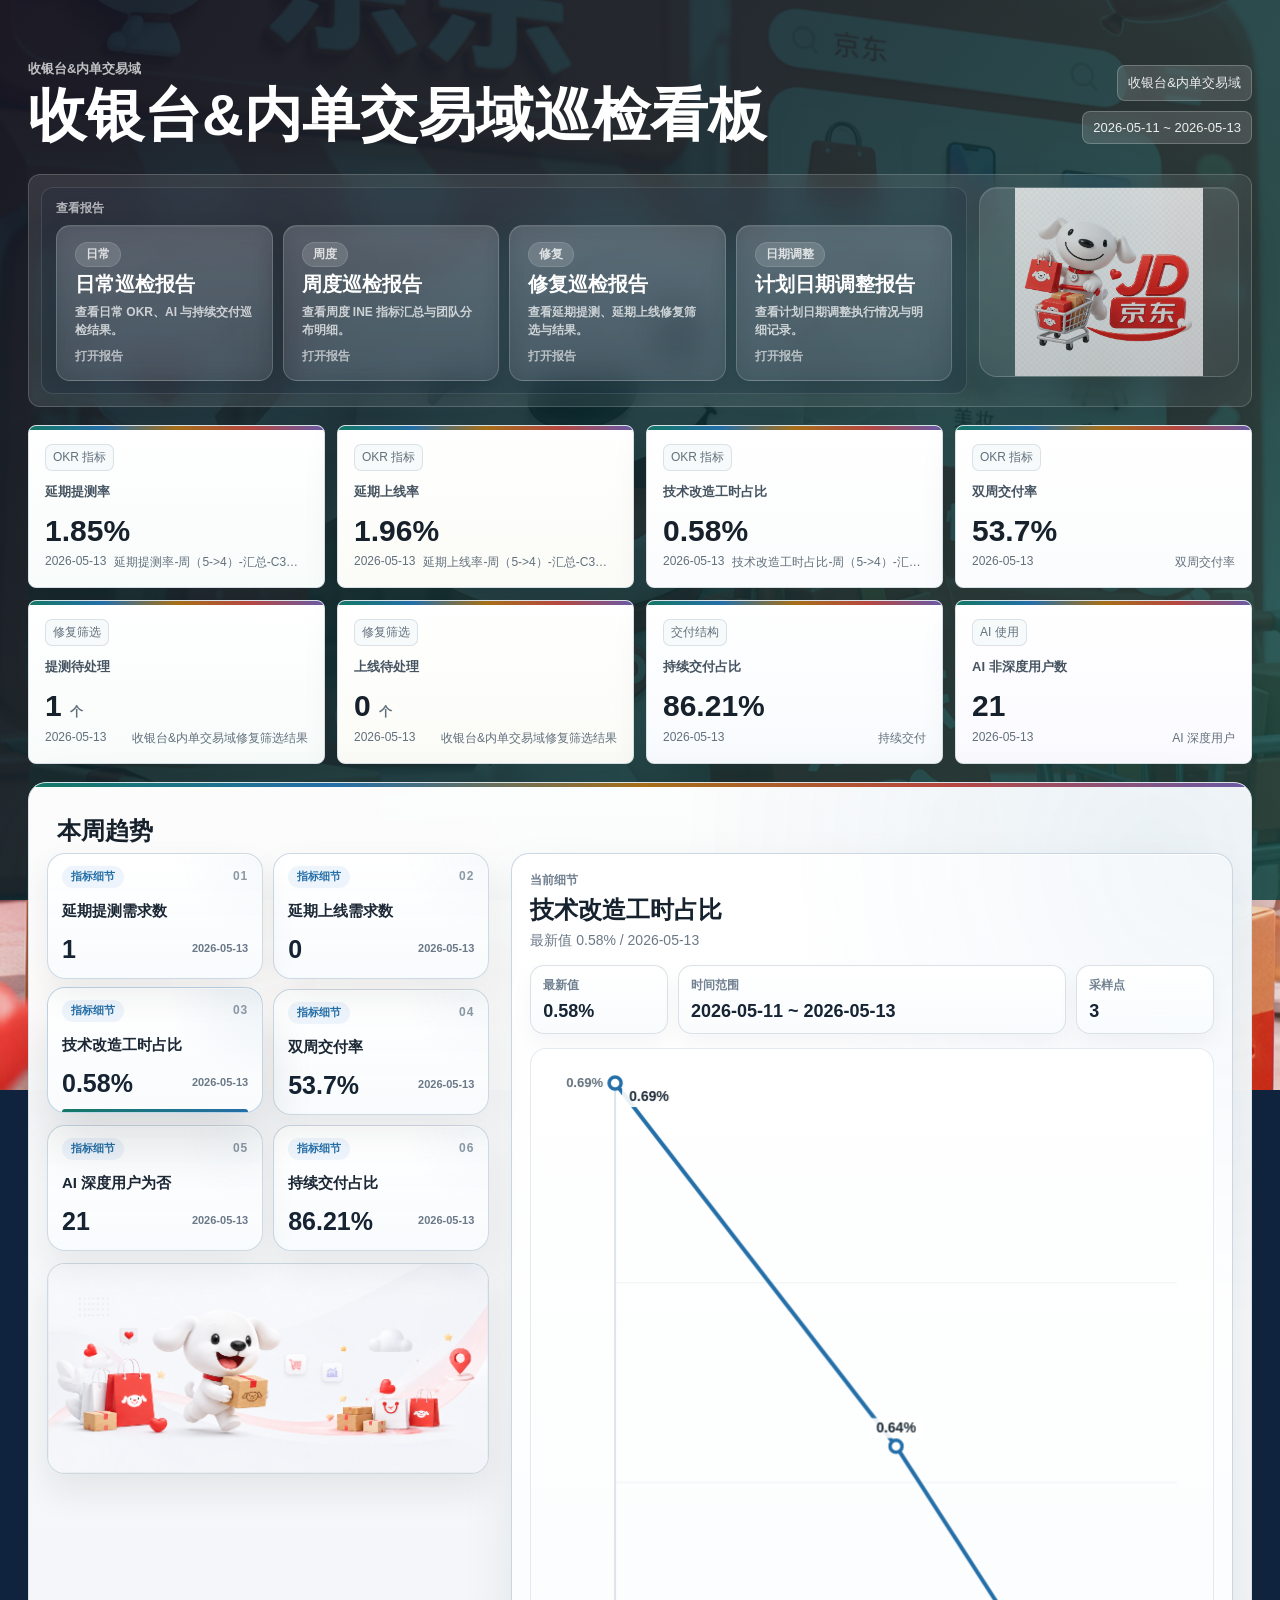
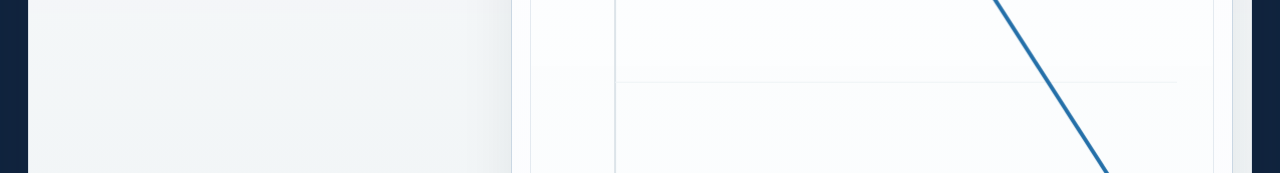
==== index.html @ 25388950 "修改格式" ====
<!doctype html>
<html lang="zh-CN">
<head>
  <meta charset="utf-8" />
  <meta name="viewport" content="width=device-width, initial-scale=1" />
  <title>收银台&内单交易域巡检看板</title>
  <link rel="stylesheet" href="./prototype/static/styles.css" />
  <style>
    body {
      background-image:
        linear-gradient(135deg, rgba(9, 21, 35, 0.92), rgba(12, 72, 67, 0.82)),
        linear-gradient(180deg, rgba(255, 255, 255, 0.08), rgba(9, 21, 35, 0.22)),
        url("./prototype/static/assets/jd-inspection-page-background.png") !important;
    }
    .public-command-bar {
      display: grid;
      grid-template-columns: minmax(0, 1fr) clamp(260px, 19vw, 410px);
      align-items: stretch;
      width: 100%;
      margin-bottom: 18px;
    }
    .public-command-bar::before,
    .public-ai-section::before {
      display: none;
    }
    .public-command-bar .report-group {
      width: auto;
      min-height: 0;
    }
    .public-command-bar .report-links {
      display: grid;
      grid-template-columns: repeat(4, minmax(0, 1fr));
      gap: 10px;
    }
    .public-command-bar .button-link {
      display: flex;
      width: 100%;
      min-height: 74px;
      justify-content: flex-start;
      align-items: flex-start;
      padding: 16px 18px;
      border-radius: 14px;
      background:
        linear-gradient(180deg, rgba(255,255,255,0.16), rgba(255,255,255,0.08));
      border-color: rgba(255,255,255,0.18);
      box-shadow:
        inset 0 1px 0 rgba(255,255,255,0.06),
        0 12px 28px rgba(9, 21, 35, 0.12);
      text-decoration: none;
    }
    .public-command-bar .button-link:hover {
      transform: translateY(-4px);
      box-shadow:
        inset 0 1px 0 rgba(255,255,255,0.08),
        0 24px 42px rgba(16, 36, 63, 0.24);
      text-decoration: none;
    }
    .public-report-link-inner {
      display: grid;
      gap: 6px;
      width: 100%;
    }
    .public-report-link-kicker {
      width: fit-content;
      border-radius: 999px;
      padding: 4px 10px;
      background: rgba(255,255,255,0.14);
      border: 1px solid rgba(255,255,255,0.12);
      color: rgba(255,255,255,0.78);
      font-size: 12px;
      font-weight: 760;
      letter-spacing: 0;
    }
    .public-report-link-title {
      color: #fff;
      font-size: 20px;
      line-height: 1.18;
      font-weight: 800;
    }
    .public-report-link-desc {
      color: rgba(255,255,255,0.72);
      font-size: 12px;
      line-height: 1.5;
    }
    .public-report-link-inner::after {
      content: "打开报告";
      color: rgba(255,255,255,0.62);
      font-size: 12px;
      font-weight: 700;
      margin-top: 4px;
    }
    .static-lower-grid {
      grid-template-columns: 1fr;
      margin-top: 18px;
    }
    .public-ai-section .panel-head {
      padding-bottom: 8px;
    }
    .public-ai-section #publicAiMeta {
      color: var(--muted);
      font-size: 13px;
      margin-top: 4px;
    }
    .public-ai-grid {
      display: flex;
      flex-wrap: wrap;
      align-items: flex-start;
      gap: 10px;
      padding: 0 16px 16px;
    }
    .public-ai-grid .ai-user-pill {
      width: auto;
      max-width: min(280px, 100%);
      justify-content: flex-start;
      flex: 0 0 auto;
    }
    .public-ai-grid .ai-user-name {
      min-width: 0;
      overflow: hidden;
      text-overflow: ellipsis;
      white-space: nowrap;
    }
    .public-chart-note {
      color: #6a7783;
      font-size: 15px;
      line-height: 1.7;
      margin-top: 6px;
    }
    .public-static-hero-art {
      position: relative;
      right: auto;
      top: auto;
      z-index: 1;
      width: 100%;
      height: clamp(190px, 14vw, 276px);
      min-height: 0;
      align-self: stretch;
      aspect-ratio: auto;
      margin: 0;
      border: 1px solid rgba(255,255,255,0.16);
      border-radius: 18px;
      overflow: hidden;
      background:
        linear-gradient(135deg, rgba(255,255,255,0.16), rgba(255,255,255,0.06));
      box-shadow:
        0 24px 56px rgba(9, 21, 35, 0.24),
        inset 0 1px 0 rgba(255,255,255,0.12);
      opacity: 0.82;
      pointer-events: none;
    }
    .public-static-hero-art::after {
      content: "";
      position: absolute;
      inset: 0;
      background: linear-gradient(180deg, rgba(9, 21, 35, 0.02), rgba(9, 21, 35, 0.12));
    }
    .public-static-hero-art img {
      display: block;
      width: 100%;
      height: 100%;
      object-fit: contain;
      object-position: center;
      filter: saturate(1.04) contrast(0.98);
    }
    .public-command-bar,
    .metric-grid,
    .workspace,
    .static-lower-grid {
      position: relative;
      z-index: 1;
    }
    .chart-panel .panel-head {
      padding-bottom: 6px;
    }
    .public-trend-layout {
      display: grid;
      grid-template-columns: minmax(300px, 0.76fr) minmax(0, 1.24fr);
      gap: 22px;
      padding: 0 18px 20px;
      align-items: stretch;
    }
    .public-trend-deck {
      min-width: 0;
      display: grid;
      grid-template-columns: repeat(2, minmax(0, 1fr));
      grid-template-rows: repeat(3, minmax(126px, auto));
      gap: 10px;
      align-content: start;
      height: auto;
    }
    .public-trend-visual {
      grid-column: 1 / -1;
      margin: 2px 0 0;
      aspect-ratio: 1817 / 866;
      border: 1px solid rgba(201, 214, 225, 0.92);
      border-radius: 18px;
      overflow: hidden;
      background:
        radial-gradient(circle at 50% 12%, rgba(36, 111, 168, 0.04), transparent 46%),
        linear-gradient(180deg, #ffffff, #f8fbfd);
      box-shadow:
        0 18px 34px rgba(23, 33, 43, 0.08),
        inset 0 1px 0 rgba(255,255,255,0.9);
    }
    .public-trend-visual img {
      display: block;
      width: 100%;
      height: 100%;
      object-fit: cover;
      object-position: center;
      opacity: 0.96;
    }
    .public-trend-stack-card {
      position: relative;
      display: grid;
      grid-template-rows: auto auto auto;
      gap: 9px;
      width: 100%;
      min-height: 126px;
      height: auto;
      padding: 12px 14px 12px;
      border: 1px solid rgba(201, 214, 225, 0.92);
      border-radius: 18px;
      background:
        radial-gradient(circle at 100% 0%, rgba(36, 111, 168, 0.04), transparent 34%),
        linear-gradient(180deg, rgba(255,255,255,0.98), rgba(248,251,253,0.96));
      color: var(--ink);
      text-align: left;
      box-shadow:
        0 16px 34px rgba(23, 33, 43, 0.08),
        inset 0 1px 0 rgba(255,255,255,0.88);
      transition:
        transform 220ms cubic-bezier(0.2, 0.85, 0.28, 1.12),
        box-shadow 220ms ease,
        border-color 220ms ease,
        background 220ms ease;
    }
    .public-trend-stack-card:hover {
      transform: translateY(-3px);
      border-color: rgba(36, 111, 168, 0.22);
      box-shadow: 0 26px 44px rgba(23, 33, 43, 0.12);
    }
    .public-trend-stack-card.active {
      border-color: rgba(36, 111, 168, 0.28);
      background:
        radial-gradient(circle at 100% 0%, rgba(36, 111, 168, 0.08), transparent 38%),
        linear-gradient(180deg, #ffffff, #f9fbfd);
      box-shadow:
        0 30px 52px rgba(23, 33, 43, 0.14),
        inset 0 1px 0 rgba(255,255,255,0.92);
      transform: translateY(-2px);
    }
    .public-trend-stack-card.active::after {
      content: "";
      position: absolute;
      left: 14px;
      right: 14px;
      bottom: 0;
      height: 3px;
      border-radius: 999px 999px 0 0;
      background: linear-gradient(90deg, var(--green), var(--blue));
    }
    .public-trend-stack-head {
      display: flex;
      align-items: center;
      justify-content: space-between;
      gap: 10px;
    }
    .public-trend-stack-kicker {
      width: fit-content;
      border-radius: 999px;
      padding: 4px 9px;
      background: rgba(237, 244, 251, 0.92);
      color: var(--blue);
      font-size: 11px;
      font-weight: 760;
    }
    .public-trend-stack-index {
      color: #8b98a5;
      font-size: 12px;
      font-weight: 760;
      letter-spacing: 0.08em;
    }
    .public-trend-stack-title {
      font-size: 15px;
      line-height: 1.32;
      font-weight: 800;
      color: #1c2835;
    }
    .public-trend-stack-foot {
      display: flex;
      align-items: center;
      justify-content: space-between;
      gap: 12px;
      min-width: 0;
      padding-top: 2px;
    }
    .public-trend-stack-value {
      font-size: 25px;
      line-height: 1;
      font-weight: 800;
      color: #152332;
    }
    .public-trend-stack-meta {
      color: #6b7987;
      font-size: 11px;
      line-height: 1.4;
      font-weight: 650;
      white-space: nowrap;
    }
    .public-trend-stage {
      min-width: 0;
      display: grid;
      grid-template-rows: auto auto minmax(0, 1fr);
      gap: 14px;
      padding: 18px 18px 16px;
      border: 1px solid rgba(198, 212, 225, 0.92);
      border-radius: 18px;
      background:
        radial-gradient(circle at 100% 0%, rgba(36, 111, 168, 0.06), transparent 34%),
        linear-gradient(180deg, #ffffff, #fbfcfe);
      box-shadow:
        0 24px 54px rgba(23, 33, 43, 0.08),
        inset 0 1px 0 rgba(255,255,255,0.94);
    }
    .public-trend-stage-kicker {
      color: #728090;
      font-size: 12px;
      font-weight: 760;
      margin-bottom: 8px;
    }
    .public-trend-stage-title {
      color: #17222f;
      font-size: 24px;
      line-height: 1.08;
      font-weight: 820;
    }
    .public-trend-stage-meta {
      color: #6b7987;
      font-size: 14px;
      line-height: 1.6;
      margin-top: 6px;
    }
    .public-trend-stage-stats {
      display: grid;
      grid-template-columns: minmax(120px, 0.56fr) minmax(280px, 1.58fr) minmax(120px, 0.56fr);
      gap: 10px;
    }
    .public-trend-stage-stat {
      min-width: 0;
      padding: 11px 12px;
      border: 1px solid rgba(217, 225, 231, 0.95);
      border-radius: 14px;
      background: linear-gradient(180deg, rgba(255,255,255,0.92), rgba(248,251,253,0.86));
      box-shadow:
        inset 0 1px 0 rgba(255,255,255,0.9),
        0 10px 22px rgba(23, 33, 43, 0.04);
    }
    .public-trend-stage-stat span {
      display: block;
      color: #708090;
      font-size: 12px;
      font-weight: 700;
      margin-bottom: 8px;
    }
    .public-trend-stage-stat strong {
      display: block;
      color: #162433;
      font-size: 18px;
      line-height: 1.1;
      font-weight: 800;
      white-space: nowrap;
      overflow: hidden;
      text-overflow: ellipsis;
    }
    .public-trend-stage-canvas {
      min-width: 0;
      min-height: 0;
      height: 100%;
      border: 1px solid rgba(227, 234, 240, 0.96);
      border-radius: 16px;
      background: linear-gradient(180deg, rgba(255,255,255,0.92), rgba(250,252,253,0.94));
      box-shadow: inset 0 1px 0 rgba(255,255,255,0.92);
      padding: 10px 10px 2px;
    }
    .public-trend-stage-canvas canvas {
      height: 100%;
      min-height: 420px;
    }
    @media (max-width: 900px) {
      .public-static-hero-art {
        display: none;
      }
      .public-command-bar .report-links {
        grid-template-columns: repeat(2, minmax(0, 1fr));
      }
      .public-command-bar {
        grid-template-columns: minmax(0, 1fr);
      }
      .public-trend-layout {
        grid-template-columns: 1fr;
      }
    }
    @media (max-width: 760px) {
      .public-command-bar .report-links {
        grid-template-columns: 1fr;
      }
      .public-trend-layout {
        grid-template-columns: 1fr;
        gap: 14px;
      }
      .public-trend-deck {
        grid-template-columns: 1fr;
        grid-template-rows: none;
        height: auto;
      }
      .public-trend-visual {
        grid-column: auto;
      }
      .public-trend-visual img {
        height: 100%;
      }
      .public-trend-stack-card,
      .public-trend-stack-card.active {
        width: 100%;
        transform: none;
      }
      .public-trend-stack-title {
        font-size: 16px;
      }
      .public-trend-stack-value {
        font-size: 24px;
      }
      .public-trend-stage {
        padding: 18px 16px 14px;
      }
      .public-trend-stage-title {
        font-size: 23px;
      }
      .public-trend-stage-stats {
        grid-template-columns: 1fr;
      }
      .public-trend-stage-canvas canvas {
        min-height: 360px;
      }
      .public-ai-grid .ai-user-pill {
        max-width: 100%;
      }
    }
</style>
</head>
<body>
  <main class="app-shell">
    <header class="topbar hero-panel">
      <div>
        <div class="eyebrow">收银台&内单交易域</div>
        <h1>收银台&内单交易域巡检看板</h1>
      </div>
      <div class="header-meta">
        <span>收银台&amp;内单交易域</span>
        <span>2026-05-11 ~ 2026-05-13</span>
      </div>
    </header>

    <section class="command-bar public-command-bar">
      <div class="command-group report-group">
        <div class="command-label">查看报告</div>
        <div class="report-links">
            <a class="button-link" href="./daily-report.html">
              <span class="public-report-link-inner">
                <span class="public-report-link-kicker">日常</span>
                <span class="public-report-link-title">日常巡检报告</span>
                <span class="public-report-link-desc">查看日常 OKR、AI 与持续交付巡检结果。</span>
              </span>
            </a>
            
            <a class="button-link" href="./weekly-report.html">
              <span class="public-report-link-inner">
                <span class="public-report-link-kicker">周度</span>
                <span class="public-report-link-title">周度巡检报告</span>
                <span class="public-report-link-desc">查看周度 INE 指标汇总与团队分布明细。</span>
              </span>
            </a>
            
            <a class="button-link" href="./repair-report.html">
              <span class="public-report-link-inner">
                <span class="public-report-link-kicker">修复</span>
                <span class="public-report-link-title">修复巡检报告</span>
                <span class="public-report-link-desc">查看延期提测、延期上线修复筛选与结果。</span>
              </span>
            </a>
            
            <a class="button-link" href="./thursday-report.html">
              <span class="public-report-link-inner">
                <span class="public-report-link-kicker">日期调整</span>
                <span class="public-report-link-title">计划日期调整报告</span>
                <span class="public-report-link-desc">查看计划日期调整执行情况与明细记录。</span>
              </span>
            </a>
            </div>
      </div>
      <figure class="public-static-hero-art" aria-hidden="true">
        <img src="./prototype/static/assets/jd-static-showcase-hero-brand.png" alt="" loading="lazy" />
      </figure>
    </section>

    <section id="dashboard" class="metric-grid">
            <article class="metric-card metric-delay_test_rate has-preview">
              <div class="metric-topline">
                <span class="metric-caption">OKR 指标</span>
              </div>
              <div class="metric-label">延期提测率</div>
              <div class="metric-value">1.85%</div>
              <div class="metric-foot">
                <span>2026-05-13</span>
                <span>延期提测率-周（5-&gt;4）-汇总-C3维度</span>
              </div>
              
              <div class="metric-preview">
                <div class="metric-preview-label">巡检截图</div>
                <img
                  src="./prototype/static/assets/delay_test_rate.png?v=1778642552"
                  alt="延期提测率巡检截图"
                  loading="lazy"
                  data-preview-full="./prototype/static/assets/delay_test_rate.png?v=1778642552"
                  data-preview-title="延期提测率"
                />
              </div>
              
            </article>
            
            <article class="metric-card metric-delay_online_rate has-preview">
              <div class="metric-topline">
                <span class="metric-caption">OKR 指标</span>
              </div>
              <div class="metric-label">延期上线率</div>
              <div class="metric-value">1.96%</div>
              <div class="metric-foot">
                <span>2026-05-13</span>
                <span>延期上线率-周（5-&gt;4）-汇总-C3维度</span>
              </div>
              
              <div class="metric-preview">
                <div class="metric-preview-label">巡检截图</div>
                <img
                  src="./prototype/static/assets/delay_online_rate.png?v=1778641599"
                  alt="延期上线率巡检截图"
                  loading="lazy"
                  data-preview-full="./prototype/static/assets/delay_online_rate.png?v=1778641599"
                  data-preview-title="延期上线率"
                />
              </div>
              
            </article>
            
            <article class="metric-card metric-technical_refactor_working_hours has-preview">
              <div class="metric-topline">
                <span class="metric-caption">OKR 指标</span>
              </div>
              <div class="metric-label">技术改造工时占比</div>
              <div class="metric-value">0.58%</div>
              <div class="metric-foot">
                <span>2026-05-13</span>
                <span>技术改造工时占比-周（5-&gt;4）-汇总-C3维度</span>
              </div>
              
              <div class="metric-preview">
                <div class="metric-preview-label">巡检截图</div>
                <img
                  src="./prototype/static/assets/technical_refactor_working_hours.png?v=1778641647"
                  alt="技术改造工时占比巡检截图"
                  loading="lazy"
                  data-preview-full="./prototype/static/assets/technical_refactor_working_hours.png?v=1778641647"
                  data-preview-title="技术改造工时占比"
                />
              </div>
              
            </article>
            
            <article class="metric-card metric-bi_weekly_delivery_rate has-preview">
              <div class="metric-topline">
                <span class="metric-caption">OKR 指标</span>
              </div>
              <div class="metric-label">双周交付率</div>
              <div class="metric-value">53.7%</div>
              <div class="metric-foot">
                <span>2026-05-13</span>
                <span>双周交付率</span>
              </div>
              
              <div class="metric-preview">
                <div class="metric-preview-label">巡检截图</div>
                <img
                  src="./prototype/static/assets/bi_weekly_delivery_rate.png?v=1778641833"
                  alt="双周交付率巡检截图"
                  loading="lazy"
                  data-preview-full="./prototype/static/assets/bi_weekly_delivery_rate.png?v=1778641833"
                  data-preview-title="双周交付率"
                />
              </div>
              
            </article>
            
            <article class="metric-card metric-delay_test_rate">
              <div class="metric-topline">
                <span class="metric-caption">修复筛选</span>
              </div>
              <div class="metric-label">提测待处理</div>
              <div class="metric-value">1 <span class="muted">个</span></div>
              <div class="metric-foot">
                <span>2026-05-13</span>
                <span>收银台&amp;内单交易域修复筛选结果</span>
              </div>
              
            </article>
            
            <article class="metric-card metric-delay_online_rate">
              <div class="metric-topline">
                <span class="metric-caption">修复筛选</span>
              </div>
              <div class="metric-label">上线待处理</div>
              <div class="metric-value">0 <span class="muted">个</span></div>
              <div class="metric-foot">
                <span>2026-05-13</span>
                <span>收银台&amp;内单交易域修复筛选结果</span>
              </div>
              
            </article>
            
            <article class="metric-card metric-continuous_delivery">
              <div class="metric-topline">
                <span class="metric-caption">交付结构</span>
              </div>
              <div class="metric-label">持续交付占比</div>
              <div class="metric-value">86.21%</div>
              <div class="metric-foot">
                <span>2026-05-13</span>
                <span>持续交付</span>
              </div>
              
            </article>
            
            <article class="metric-card metric-ai">
              <div class="metric-topline">
                <span class="metric-caption">AI 使用</span>
              </div>
              <div class="metric-label">AI 非深度用户数</div>
              <div class="metric-value">21</div>
              <div class="metric-foot">
                <span>2026-05-13</span>
                <span>AI 深度用户</span>
              </div>
              
            </article>
            </section>

    <section class="workspace">
      <div class="panel chart-panel">
        <div class="panel-head">
          <div>
            <h2>本周趋势</h2>
          </div>
        </div>
        <div class="public-trend-layout">
          <div class="public-trend-deck">
            
            <button
              class="public-trend-stack-card"
              type="button"
              data-chart-option="delay_test_rate:delayed_test_requirements"
              style="--stack-shift: 0px; z-index: 100;"
            >
              <span class="public-trend-stack-head">
                <span class="public-trend-stack-kicker">指标细节</span>
                <span class="public-trend-stack-index">01</span>
              </span>
              <strong class="public-trend-stack-title">延期提测需求数</strong>
              <span class="public-trend-stack-foot">
                <span class="public-trend-stack-value">1</span>
                <span class="public-trend-stack-meta">2026-05-13</span>
              </span>
            </button>
            
            <button
              class="public-trend-stack-card"
              type="button"
              data-chart-option="delay_online_rate:delayed_online_requirements"
              style="--stack-shift: 14px; z-index: 99;"
            >
              <span class="public-trend-stack-head">
                <span class="public-trend-stack-kicker">指标细节</span>
                <span class="public-trend-stack-index">02</span>
              </span>
              <strong class="public-trend-stack-title">延期上线需求数</strong>
              <span class="public-trend-stack-foot">
                <span class="public-trend-stack-value">0</span>
                <span class="public-trend-stack-meta">2026-05-13</span>
              </span>
            </button>
            
            <button
              class="public-trend-stack-card active"
              type="button"
              data-chart-option="technical_refactor_working_hours:technical_refactor_working_hours_rate"
              style="--stack-shift: 28px; z-index: 98;"
            >
              <span class="public-trend-stack-head">
                <span class="public-trend-stack-kicker">指标细节</span>
                <span class="public-trend-stack-index">03</span>
              </span>
              <strong class="public-trend-stack-title">技术改造工时占比</strong>
              <span class="public-trend-stack-foot">
                <span class="public-trend-stack-value">0.58%</span>
                <span class="public-trend-stack-meta">2026-05-13</span>
              </span>
            </button>
            
            <button
              class="public-trend-stack-card"
              type="button"
              data-chart-option="bi_weekly_delivery_rate:biweekly_delivery_rate"
              style="--stack-shift: 42px; z-index: 97;"
            >
              <span class="public-trend-stack-head">
                <span class="public-trend-stack-kicker">指标细节</span>
                <span class="public-trend-stack-index">04</span>
              </span>
              <strong class="public-trend-stack-title">双周交付率</strong>
              <span class="public-trend-stack-foot">
                <span class="public-trend-stack-value">53.7%</span>
                <span class="public-trend-stack-meta">2026-05-13</span>
              </span>
            </button>
            
            <button
              class="public-trend-stack-card"
              type="button"
              data-chart-option="ai_inspection:ai_non_deep_users"
              style="--stack-shift: 56px; z-index: 96;"
            >
              <span class="public-trend-stack-head">
                <span class="public-trend-stack-kicker">指标细节</span>
                <span class="public-trend-stack-index">05</span>
              </span>
              <strong class="public-trend-stack-title">AI 深度用户为否</strong>
              <span class="public-trend-stack-foot">
                <span class="public-trend-stack-value">21</span>
                <span class="public-trend-stack-meta">2026-05-13</span>
              </span>
            </button>
            
            <button
              class="public-trend-stack-card"
              type="button"
              data-chart-option="continuous_delivery:continuous_delivery_team_space_online_requirement_rate"
              style="--stack-shift: 70px; z-index: 95;"
            >
              <span class="public-trend-stack-head">
                <span class="public-trend-stack-kicker">指标细节</span>
                <span class="public-trend-stack-index">06</span>
              </span>
              <strong class="public-trend-stack-title">持续交付占比</strong>
              <span class="public-trend-stack-foot">
                <span class="public-trend-stack-value">86.21%</span>
                <span class="public-trend-stack-meta">2026-05-13</span>
              </span>
            </button>
            
            <figure class="public-trend-visual" aria-hidden="true">
              <img src="./prototype/static/assets/jd-static-trend-banner.png" alt="" loading="lazy" />
            </figure>
          </div>
          <div class="public-trend-stage" data-active-chart="technical_refactor_working_hours:technical_refactor_working_hours_rate">
            <div class="public-trend-stage-copy">
              <div class="public-trend-stage-kicker">当前细节</div>
              <div class="public-trend-stage-title" id="publicTrendTitle">技术改造工时占比</div>
              <div class="public-trend-stage-meta" id="publicTrendMeta">最新值 0.58% / 2026-05-13</div>
            </div>
            <div class="public-trend-stage-stats">
              <div class="public-trend-stage-stat">
                <span>最新值</span>
                <strong id="publicTrendLatest">0.58%</strong>
              </div>
              <div class="public-trend-stage-stat">
                <span>时间范围</span>
                <strong id="publicTrendRange">2026-05-11 ~ 2026-05-13</strong>
              </div>
              <div class="public-trend-stage-stat">
                <span>采样点</span>
                <strong id="publicTrendCount">3</strong>
              </div>
            </div>
            <div class="public-trend-stage-canvas">
              <canvas id="publicTrendCanvas"></canvas>
            </div>
          </div>
        </div>
      </div>
    </section>

    <section class="lower-grid static-lower-grid">
      <div class="panel ai-users-panel public-ai-section">
        <div class="panel-head compact">
          <div>
            <h2>AI 非深度用户</h2>
            <p id="publicAiMeta">2026-05-13 · 共 21 人</p>
          </div>
        </div>
        <div class="public-ai-grid">
            <span class="ai-user-pill" title="蔡永乐">
              <span class="ai-user-avatar">蔡</span>
              <span class="ai-user-name">蔡永乐</span>
            </span>
            
            <span class="ai-user-pill" title="常姜洲">
              <span class="ai-user-avatar">常</span>
              <span class="ai-user-name">常姜洲</span>
            </span>
            
            <span class="ai-user-pill" title="常彦升">
              <span class="ai-user-avatar">常</span>
              <span class="ai-user-name">常彦升</span>
            </span>
            
            <span class="ai-user-pill" title="桂斌">
              <span class="ai-user-avatar">桂</span>
              <span class="ai-user-name">桂斌</span>
            </span>
            
            <span class="ai-user-pill" title="兰春秋">
              <span class="ai-user-avatar">兰</span>
              <span class="ai-user-name">兰春秋</span>
            </span>
            
            <span class="ai-user-pill" title="李进锋">
              <span class="ai-user-avatar">李</span>
              <span class="ai-user-name">李进锋</span>
            </span>
            
            <span class="ai-user-pill" title="刘竟博(Seven)">
              <span class="ai-user-avatar">刘</span>
              <span class="ai-user-name">刘竟博(Seven)</span>
            </span>
            
            <span class="ai-user-pill" title="刘卫强">
              <span class="ai-user-avatar">刘</span>
              <span class="ai-user-name">刘卫强</span>
            </span>
            
            <span class="ai-user-pill" title="刘学">
              <span class="ai-user-avatar">刘</span>
              <span class="ai-user-name">刘学</span>
            </span>
            
            <span class="ai-user-pill" title="陆鑫(Max)">
              <span class="ai-user-avatar">陆</span>
              <span class="ai-user-name">陆鑫(Max)</span>
            </span>
            
            <span class="ai-user-pill" title="秦赞">
              <span class="ai-user-avatar">秦</span>
              <span class="ai-user-name">秦赞</span>
            </span>
            
            <span class="ai-user-pill" title="王朝华">
              <span class="ai-user-avatar">王</span>
              <span class="ai-user-name">王朝华</span>
            </span>
            
            <span class="ai-user-pill" title="温丽星">
              <span class="ai-user-avatar">温</span>
              <span class="ai-user-name">温丽星</span>
            </span>
            
            <span class="ai-user-pill" title="谢传威">
              <span class="ai-user-avatar">谢</span>
              <span class="ai-user-name">谢传威</span>
            </span>
            
            <span class="ai-user-pill" title="徐涛">
              <span class="ai-user-avatar">徐</span>
              <span class="ai-user-name">徐涛</span>
            </span>
            
            <span class="ai-user-pill" title="杨飞宇">
              <span class="ai-user-avatar">杨</span>
              <span class="ai-user-name">杨飞宇</span>
            </span>
            
            <span class="ai-user-pill" title="张鑫">
              <span class="ai-user-avatar">张</span>
              <span class="ai-user-name">张鑫</span>
            </span>
            
            <span class="ai-user-pill" title="张欣强">
              <span class="ai-user-avatar">张</span>
              <span class="ai-user-name">张欣强</span>
            </span>
            
            <span class="ai-user-pill" title="赵梓博">
              <span class="ai-user-avatar">赵</span>
              <span class="ai-user-name">赵梓博</span>
            </span>
            
            <span class="ai-user-pill" title="郑双龙">
              <span class="ai-user-avatar">郑</span>
              <span class="ai-user-name">郑双龙</span>
            </span>
            
            <span class="ai-user-pill" title="朱涛">
              <span class="ai-user-avatar">朱</span>
              <span class="ai-user-name">朱涛</span>
            </span>
            </div>
      </div>
    </section>

    <div id="imagePreviewModal" class="image-preview-modal" hidden>
      <div id="imagePreviewBackdrop" class="image-preview-backdrop"></div>
      <div class="image-preview-dialog" role="dialog" aria-modal="true" aria-labelledby="imagePreviewTitle">
        <div class="image-preview-head">
          <div>
            <div class="image-preview-kicker">巡检截图</div>
            <h3 id="imagePreviewTitle">截图预览</h3>
          </div>
          <button id="imagePreviewCloseBtn" class="image-preview-close" type="button" aria-label="关闭预览">关闭</button>
        </div>
        <div class="image-preview-frame">
          <img id="imagePreviewImage" alt="" />
        </div>
      </div>
    </div>
  </main>

  <script id="staticChartData" type="application/json">[{"id": "delay_test_rate:delayed_test_requirements", "key": "delayed_test_requirements", "title": "延期提测需求数", "unit": "count", "points": [{"date": "2026-05-11", "value": 0, "unit": "count", "source": "okr_trigger"}, {"date": "2026-05-12", "value": 0, "unit": "count", "source": "okr_trigger"}, {"date": "2026-05-13", "value": 1, "unit": "count", "source": "repair_history"}], "range": {"type": "current_week", "start": "2026-05-11", "end": "2026-05-17"}}, {"id": "delay_online_rate:delayed_online_requirements", "key": "delayed_online_requirements", "title": "延期上线需求数", "unit": "count", "points": [{"date": "2026-05-11", "value": 0, "unit": "count", "source": "okr_trigger"}, {"date": "2026-05-12", "value": 0, "unit": "count", "source": "okr_trigger"}, {"date": "2026-05-13", "value": 0, "unit": "count", "source": "repair_history"}], "range": {"type": "current_week", "start": "2026-05-11", "end": "2026-05-17"}}, {"id": "technical_refactor_working_hours:technical_refactor_working_hours_rate", "key": "technical_refactor_working_hours_rate", "title": "技术改造工时占比", "unit": "%", "points": [{"date": "2026-05-11", "value": 0.69, "unit": "%"}, {"date": "2026-05-12", "value": 0.64, "unit": "%"}, {"date": "2026-05-13", "value": 0.58, "unit": "%"}], "range": {"type": "current_week", "start": "2026-05-11", "end": "2026-05-17"}}, {"id": "bi_weekly_delivery_rate:biweekly_delivery_rate", "key": "biweekly_delivery_rate", "title": "双周交付率", "unit": "%", "points": [{"date": "2026-05-11", "value": 36.84, "unit": "%"}, {"date": "2026-05-12", "value": 46.43, "unit": "%"}, {"date": "2026-05-13", "value": 53.7, "unit": "%"}], "range": {"type": "current_week", "start": "2026-05-11", "end": "2026-05-17"}}, {"id": "ai_inspection:ai_non_deep_users", "key": "ai_non_deep_users", "title": "AI 深度用户为否", "unit": "count", "points": [{"date": "2026-05-11", "value": 27, "unit": "count"}, {"date": "2026-05-12", "value": 0, "unit": "count"}, {"date": "2026-05-13", "value": 21, "unit": "count"}], "range": {"type": "current_week", "start": "2026-05-11", "end": "2026-05-17"}}, {"id": "continuous_delivery:continuous_delivery_team_space_online_requirement_rate", "key": "continuous_delivery_team_space_online_requirement_rate", "title": "持续交付占比", "unit": "%", "points": [{"date": "2026-05-11", "value": 82.35, "unit": "%"}, {"date": "2026-05-12", "value": 85.71, "unit": "%"}, {"date": "2026-05-13", "value": 86.21, "unit": "%"}], "range": {"type": "current_week", "start": "2026-05-11", "end": "2026-05-17"}}]</script>
  <script>
    (() => {
      const fmt = (value, unit = "") => {
        if (value === null || value === undefined || value === "") return "-";
        const shown = typeof value === "number" && !Number.isInteger(value)
          ? String(Number(value.toFixed(2))).replace(/\.0$/, "")
          : String(value);
        return unit === "%" ? `${shown}%` : shown;
      };
      const payload = JSON.parse(document.getElementById("staticChartData").textContent || "[]");
      const detailCanvas = document.getElementById("publicTrendCanvas");
      const trendTitle = document.getElementById("publicTrendTitle");
      const trendMeta = document.getElementById("publicTrendMeta");
      const trendLatest = document.getElementById("publicTrendLatest");
      const trendRange = document.getElementById("publicTrendRange");
      const trendCount = document.getElementById("publicTrendCount");
      const trendStage = document.querySelector(".public-trend-stage");
      const trendCards = Array.from(document.querySelectorAll("[data-chart-option]"));
      let activeChartId = trendStage?.dataset.activeChart || (payload[0]?.id ?? "");
      const drawChart = (canvas, option) => {
        const ctx = canvas.getContext("2d");
        const points = (option.points || []).filter((point) => point.value !== null && point.value !== undefined);
        const rect = canvas.getBoundingClientRect();
        const cssWidth = Math.max(320, Math.floor(rect.width));
        const cssHeight = Math.max(420, Math.floor(rect.height));
        const dpr = Math.max(1, window.devicePixelRatio || 1);
        const bitmapWidth = Math.floor(cssWidth * dpr);
        const bitmapHeight = Math.floor(cssHeight * dpr);
        if (canvas.width !== bitmapWidth || canvas.height !== bitmapHeight) {
          canvas.width = bitmapWidth;
          canvas.height = bitmapHeight;
        }
        ctx.setTransform(dpr, 0, 0, dpr, 0, 0);
        ctx.clearRect(0, 0, cssWidth, cssHeight);
        const pad = { left: 74, right: 26, top: 24, bottom: 46 };
        const width = cssWidth - pad.left - pad.right;
        const height = cssHeight - pad.top - pad.bottom;
        ctx.strokeStyle = "#d9e1e7";
        ctx.lineWidth = 1.8;
        ctx.beginPath();
        ctx.moveTo(pad.left, pad.top);
        ctx.lineTo(pad.left, pad.top + height);
        ctx.lineTo(pad.left + width, pad.top + height);
        ctx.stroke();
        ctx.strokeStyle = "#eef3f5";
        ctx.lineWidth = 1.2;
        for (let i = 1; i < 4; i += 1) {
          const y = pad.top + (height / 4) * i;
          ctx.beginPath();
          ctx.moveTo(pad.left, y);
          ctx.lineTo(pad.left + width, y);
          ctx.stroke();
        }
        if (!points.length) {
          ctx.fillStyle = "#62707c";
          ctx.font = "600 15px -apple-system, BlinkMacSystemFont, sans-serif";
          ctx.fillText("暂无可绘制数据", pad.left + 24, pad.top + 80);
          return;
        }
        const values = points.map((point) => Number(point.value));
        let min = Math.min(...values);
        let max = Math.max(...values);
        if (min === max) {
          min = Math.max(0, min - 1);
          max = max + 1;
        }
        const yFor = (value) => pad.top + height - ((value - min) / (max - min)) * height;
        const xFor = (index) => pad.left + (points.length === 1 ? width / 2 : (index / (points.length - 1)) * width);
        ctx.strokeStyle = "#246fa8";
        ctx.lineWidth = 4;
        ctx.beginPath();
        points.forEach((point, index) => {
          const x = xFor(index);
          const y = yFor(Number(point.value));
          if (index === 0) ctx.moveTo(x, y);
          else ctx.lineTo(x, y);
        });
        ctx.stroke();
        points.forEach((point, index) => {
          const x = xFor(index);
          const y = yFor(Number(point.value));
          ctx.fillStyle = "#ffffff";
          ctx.strokeStyle = "#246fa8";
          ctx.lineWidth = 3.5;
          ctx.beginPath();
          ctx.arc(x, y, 6, 0, Math.PI * 2);
          ctx.fill();
          ctx.stroke();
          const valueText = fmt(point.value, option.unit);
          ctx.font = "800 14px -apple-system, BlinkMacSystemFont, sans-serif";
          ctx.textAlign = "center";
          ctx.textBaseline = "middle";
          const textWidth = ctx.measureText(valueText).width;
          let labelX = x;
          let labelY = Math.max(pad.top + 14, y - 18);
          if (index === 0 && points.length > 1) labelX = x + textWidth / 2 + 14;
          if (index === points.length - 1 && points.length > 1) labelX = x - textWidth / 2 - 14;
          ctx.fillStyle = "rgba(255,255,255,0.9)";
          ctx.fillRect(labelX - textWidth / 2 - 7, labelY - 10, textWidth + 14, 20);
          ctx.fillStyle = "#1d2a36";
          ctx.fillText(valueText, labelX, labelY);
          ctx.fillStyle = "#62707c";
          ctx.font = "700 13px -apple-system, BlinkMacSystemFont, sans-serif";
          ctx.textBaseline = "alphabetic";
          ctx.fillText(String(point.date || "").slice(5), x, pad.top + height + 38);
        });
        ctx.textAlign = "right";
        ctx.fillStyle = "#62707c";
        ctx.font = "700 13px -apple-system, BlinkMacSystemFont, sans-serif";
        ctx.fillText(fmt(max, option.unit), pad.left - 12, pad.top + 4);
        ctx.fillText(fmt(min, option.unit), pad.left - 12, pad.top + height + 4);
      };
      const optionById = (id) => payload.find((option) => option.id === id) || payload[0];
      const renderActiveChart = (id) => {
        const option = optionById(id);
        if (!option || !detailCanvas) return;
        activeChartId = option.id;
        const points = (option.points || []).filter((point) => point.value !== null && point.value !== undefined);
        const latest = points[points.length - 1] || {};
        const range = points.length ? `${points[0].date || "-"} ~ ${points[points.length - 1].date || "-"}` : "-";
        if (trendStage) trendStage.dataset.activeChart = activeChartId;
        if (trendTitle) trendTitle.textContent = option.title || "-";
        if (trendMeta) trendMeta.textContent = `最新值 ${fmt(latest.value, option.unit)} / ${latest.date || "-"}`;
        if (trendLatest) trendLatest.textContent = fmt(latest.value, option.unit);
        if (trendRange) trendRange.textContent = range;
        if (trendCount) trendCount.textContent = String(points.length);
        trendCards.forEach((card) => {
          card.classList.toggle("active", card.dataset.chartOption === activeChartId);
        });
        drawChart(detailCanvas, option);
      };
      trendCards.forEach((card) => {
        card.addEventListener("click", () => {
          renderActiveChart(card.dataset.chartOption || "");
        });
      });
      const rerender = () => {
        renderActiveChart(activeChartId);
      };

      const modal = document.getElementById("imagePreviewModal");
      const modalImage = document.getElementById("imagePreviewImage");
      const modalTitle = document.getElementById("imagePreviewTitle");
      const closeBtn = document.getElementById("imagePreviewCloseBtn");
      const backdrop = document.getElementById("imagePreviewBackdrop");
      const openImagePreview = (src, title) => {
        if (!modal || !modalImage || !modalTitle) return;
        modalImage.src = src;
        modalImage.alt = `${title}巡检截图`;
        modalTitle.textContent = title || "截图预览";
        modal.hidden = false;
        document.body.style.overflow = "hidden";
      };
      const closeImagePreview = () => {
        if (!modal || !modalImage) return;
        modal.hidden = true;
        modalImage.removeAttribute("src");
        document.body.style.overflow = "";
      };
      document.querySelectorAll(".metric-preview img[data-preview-full]").forEach((image) => {
        image.addEventListener("click", () => {
          openImagePreview(image.dataset.previewFull || image.src, image.dataset.previewTitle || image.alt || "截图预览");
        });
      });
      closeBtn?.addEventListener("click", closeImagePreview);
      backdrop?.addEventListener("click", closeImagePreview);
      document.addEventListener("keydown", (event) => {
        if (event.key === "Escape" && modal && !modal.hidden) closeImagePreview();
      });

      rerender();
      window.addEventListener("resize", rerender);
    })();
  </script>
</body>
</html>
---- prototype/static/styles.css ----
:root {
  color-scheme: light;
  --bg: #f5f7f8;
  --panel: #ffffff;
  --ink: #17212b;
  --muted: #62707c;
  --line: #d9e1e7;
  --soft: #eef3f5;
  --green: #147866;
  --blue: #246fa8;
  --amber: #a66f18;
  --red: #b64740;
  --violet: #695aa6;
  --shadow: 0 16px 38px rgba(23, 33, 43, 0.08);
}

* {
  box-sizing: border-box;
}

[hidden] {
  display: none !important;
}

body {
  margin: 0;
  min-height: 100vh;
  background-color: #10243f;
  background-image:
    linear-gradient(135deg, rgba(9, 21, 35, 0.92), rgba(12, 72, 67, 0.82)),
    linear-gradient(180deg, rgba(255, 255, 255, 0.08), rgba(9, 21, 35, 0.22)),
    url("/static/assets/jd-inspection-page-background.png");
  background-size: cover, cover, cover;
  background-position: center, center, center;
  background-repeat: no-repeat;
  background-attachment: fixed;
  color: var(--ink);
  font-family: "Avenir Next", -apple-system, BlinkMacSystemFont, "Segoe UI", "PingFang SC", "Microsoft YaHei", sans-serif;
  letter-spacing: 0;
}

button,
select,
textarea {
  font: inherit;
}

.app-shell {
  position: relative;
  max-width: 1440px;
  margin: 0 auto;
  padding: 32px 28px 56px;
}

.topbar {
  position: relative;
  z-index: 1;
  display: flex;
  align-items: end;
  justify-content: space-between;
  gap: 20px;
  margin-bottom: 18px;
}

.hero-panel {
  position: relative;
  overflow: hidden;
  color: #fff;
  border: 0;
  border-radius: 0;
  background: transparent;
  box-shadow: none;
  padding: 28px 0 12px;
}

.hero-panel::before {
  display: none;
}

.hero-panel::after {
  display: none;
}

.hero-panel > * {
  position: relative;
  z-index: 1;
}

.eyebrow {
  color: rgba(255, 255, 255, 0.72);
  font-size: 13px;
  font-weight: 700;
  margin-bottom: 8px;
}

h1,
h2,
p {
  margin: 0;
}

h1 {
  font-size: clamp(34px, 4.6vw, 58px);
  line-height: 1;
  font-weight: 800;
}

.hero-copy {
  margin-top: 9px;
  color: rgba(255, 255, 255, 0.82);
  font-size: 16px;
  line-height: 1.8;
}

.hero-side-art {
  position: absolute;
  right: 26px;
  top: 204px;
  z-index: 0;
  width: min(318px, 22vw);
  aspect-ratio: 1.62;
  margin: 0;
  border: 1px solid rgba(255,255,255,0.16);
  border-radius: 18px;
  overflow: hidden;
  background:
    linear-gradient(135deg, rgba(255,255,255,0.18), rgba(255,255,255,0.06));
  box-shadow:
    0 28px 58px rgba(9, 21, 35, 0.24),
    inset 0 1px 0 rgba(255,255,255,0.12);
  opacity: 0.78;
  pointer-events: none;
}

.hero-side-art::after {
  content: "";
  position: absolute;
  inset: 0;
  background: linear-gradient(180deg, rgba(9, 21, 35, 0.02), rgba(9, 21, 35, 0.10));
}

.hero-side-art img {
  display: block;
  width: 100%;
  height: 100%;
  object-fit: cover;
  object-position: center;
  filter: saturate(1.04) contrast(0.98);
}

h2 {
  font-size: 17px;
  line-height: 1.35;
  font-weight: 720;
}

.toolbar {
  display: flex;
  flex-wrap: wrap;
  gap: 10px;
  align-items: center;
}

.header-meta {
  display: grid;
  justify-items: end;
  gap: 10px;
}

.header-meta-pills {
  display: flex;
  flex-wrap: wrap;
  justify-content: flex-end;
  gap: 10px;
}

.header-meta span,
.header-loaded {
  border: 1px solid rgba(255,255,255,0.22);
  border-radius: 8px;
  background: rgba(255,255,255,0.14);
  backdrop-filter: blur(12px);
  padding: 8px 10px;
  color: rgba(255,255,255,0.9);
  font-size: 13px;
}

.header-loaded {
  color: rgba(255,255,255,0.68);
  background: rgba(255,255,255,0.10);
  border-color: rgba(255,255,255,0.14);
}

.command-bar {
  position: relative;
  z-index: 1;
  display: flex;
  flex-wrap: wrap;
  gap: 12px;
  align-items: stretch;
  width: fit-content;
  max-width: 100%;
  border: 1px solid rgba(255,255,255,0.18);
  border-radius: 12px;
  background:
    linear-gradient(135deg, rgba(255,255,255,0.11), rgba(255,255,255,0.07));
  backdrop-filter: blur(16px);
  padding: 12px;
  margin-bottom: 16px;
}

.command-group {
  width: fit-content;
  max-width: 100%;
  min-width: 0;
  border-radius: 12px;
  padding: 12px 14px;
}

.inspection-group {
  background: rgba(255,255,255,0.12);
  border: 1px solid rgba(255,255,255,0.18);
}

.report-group {
  background: rgba(16, 36, 63, 0.16);
  border: 1px solid rgba(255,255,255,0.12);
}

.report-group,
.inspection-group {
  flex: 0 1 auto;
  min-height: 100%;
}

.command-label {
  color: rgba(255,255,255,0.64);
  font-size: 12px;
  font-weight: 760;
  margin-bottom: 8px;
}

.toolbar {
  margin-bottom: 0;
}

button,
.button-link {
  border: 1px solid rgba(255,255,255,0.22);
  border-radius: 8px;
  background: rgba(255,255,255,0.14);
  color: #fff;
  cursor: pointer;
  padding: 8px 11px;
  text-decoration: none;
  line-height: 1.25;
  backdrop-filter: blur(10px);
  font-size: 14px;
  font-weight: 720;
}

button:disabled,
button.is-disabled-by-schedule {
  cursor: not-allowed;
  opacity: 0.48;
  transform: none !important;
  box-shadow: none !important;
}

.button-link {
  background: transparent;
  color: #fff;
  border-color: rgba(255,255,255,0.28);
}

.primary-command {
  background: #ffffff;
  color: var(--navy);
  border-color: #ffffff;
  box-shadow: 0 12px 26px rgba(16,36,63,0.18);
}

.command-strip,
.report-links {
  display: flex;
  flex-wrap: wrap;
  gap: 8px;
  margin-bottom: 0;
}

.report-links {
  align-items: center;
}

.inspection-group .toolbar {
  gap: 9px;
  width: fit-content;
  max-width: 100%;
}

.toolbar button:not(.primary-command) {
  background: transparent;
  color: #fff;
  border-color: rgba(255,255,255,0.18);
  box-shadow: none;
  padding: 7px 10px;
  font-size: 13px;
  color: rgba(255,255,255,0.9);
}

.toolbar button.repair-command {
  color: #fff7e8;
  background: rgba(166, 111, 24, 0.20);
  border-color: rgba(255, 213, 145, 0.34);
}

.toolbar button.adjustment-command {
  color: #eefbff;
  background: rgba(36, 111, 168, 0.22);
  border-color: rgba(157, 211, 247, 0.38);
}

.report-links a {
  color: rgba(255,255,255,0.9);
  font-size: 13px;
  padding: 7px 10px;
}

.sync-public-btn {
  background: rgba(20, 120, 102, 0.18);
  color: #ecfff8;
  border-color: rgba(137, 235, 214, 0.34);
  font-size: 13px;
  padding: 7px 10px;
  box-shadow: none;
}

.sync-public-btn:hover {
  background: rgba(20, 120, 102, 0.28);
}

.command-strip button:hover,
.button-link:hover,
#refreshBtn:hover,
#saveSettingsBtn:hover,
#refreshJobsBtn:hover {
  transform: translateY(-1px);
  box-shadow: 0 14px 30px rgba(23, 33, 43, 0.1);
}

.page-tabs {
  position: relative;
  z-index: 1;
  display: inline-flex;
  gap: 6px;
  border: 1px solid rgba(255,255,255,0.18);
  border-radius: 8px;
  background: rgba(255,255,255,0.10);
  backdrop-filter: blur(14px);
  padding: 6px;
  margin-bottom: 16px;
}

.metric-grid,
.workspace,
.lower-grid,
.action-panel,
.chat-page {
  position: relative;
  z-index: 1;
}

.page-tabs button {
  border-color: transparent;
  background: transparent;
  color: rgba(255,255,255,0.72);
  box-shadow: none;
  padding: 8px 14px;
}

.page-tabs button.active {
  background: #fff;
  color: var(--ink);
  border-color: #fff;
  box-shadow: 0 12px 24px rgba(16,36,63,0.18);
}

input {
  width: 100%;
  border: 1px solid var(--line);
  border-radius: 8px;
  background: #fff;
  color: var(--ink);
  padding: 9px 10px;
}

#apiKeyInput {
  -webkit-text-security: disc;
  text-security: disc;
  letter-spacing: 2px;
  font-family: -apple-system, BlinkMacSystemFont, "Segoe UI", sans-serif;
}

.settings-panel {
  display: grid;
  grid-template-columns: minmax(220px, 1.1fr) minmax(170px, 0.6fr) minmax(240px, 1fr) auto auto minmax(130px, auto);
  gap: 10px;
  align-items: end;
  border: 1px solid var(--line);
  border-radius: 8px;
  background: rgba(255, 255, 255, 0.94);
  padding: 12px;
  margin-bottom: 16px;
  box-shadow: 0 10px 28px rgba(23, 33, 43, 0.06);
}

.settings-panel label {
  display: grid;
  gap: 6px;
  min-width: 0;
}

.settings-panel label span {
  color: var(--muted);
  font-size: 12px;
}

#saveSettingsBtn,
#testAiBtn {
  min-width: 82px;
  height: 38px;
  border-color: #c7d6df;
  background: #ffffff;
  color: var(--ink);
  box-shadow: 0 8px 18px rgba(23, 33, 43, 0.06);
}

#saveSettingsBtn {
  background: #17212b;
  border-color: #17212b;
  color: #ffffff;
}

#testAiBtn {
  border-color: rgba(36, 111, 168, 0.28);
  background: #edf4fb;
  color: var(--blue);
}

.ai-connection-status {
  align-self: center;
  display: inline-flex;
  align-items: center;
  gap: 7px;
  min-height: 32px;
  border: 1px solid transparent;
  border-radius: 999px;
  background: transparent;
  color: var(--muted);
  padding: 5px 8px;
  font-size: 12px;
  font-weight: 720;
  white-space: nowrap;
}

.ai-connection-status::before {
  content: "";
  width: 7px;
  height: 7px;
  border-radius: 999px;
  background: currentColor;
  opacity: 0.78;
}

.ai-connection-status.connected {
  border-color: rgba(31, 143, 120, 0.16);
  background: rgba(233, 246, 242, 0.9);
  color: var(--green);
}

.ai-connection-status.failed {
  border-color: rgba(180, 35, 24, 0.14);
  background: rgba(255, 241, 240, 0.9);
  color: var(--red);
}

.muted {
  color: var(--muted);
  font-size: 13px;
}

.metric-grid {
  display: grid;
  grid-template-columns: repeat(4, minmax(0, 1fr));
  gap: 12px;
  margin-bottom: 18px;
  align-items: start;
}

.metric-card,
.panel {
  border: 1px solid var(--line);
  border-radius: 8px;
  background: var(--panel);
  box-shadow: var(--shadow);
}

.metric-card {
  min-width: 0;
  padding: 16px;
  position: relative;
  overflow: hidden;
  transition:
    transform 220ms cubic-bezier(0.2, 0.85, 0.28, 1.18),
    box-shadow 220ms ease,
    border-color 220ms ease,
    background 220ms ease;
  background:
    linear-gradient(180deg, #ffffff, #fbfcfd);
}

.metric-card::before,
.panel::before {
  content: "";
  display: block;
  height: 4px;
  background: linear-gradient(90deg, var(--green), var(--blue), var(--amber), var(--red), var(--violet));
}

.metric-card::before {
  position: absolute;
  inset: 0 0 auto;
}

.metric-card:hover,
.panel:hover {
  transform: translateY(-1px);
  border-color: #c7d6df;
  box-shadow: 0 20px 44px rgba(23, 33, 43, 0.11);
}

.metric-card.has-preview {
  transform-origin: center top;
}

.metric-preview {
  max-height: 0;
  opacity: 0;
  overflow: hidden;
  margin-top: 0;
  transform: translateY(14px) scale(0.96);
  transform-origin: top center;
  transition:
    max-height 260ms ease,
    opacity 200ms ease,
    margin-top 220ms ease,
    transform 260ms cubic-bezier(0.2, 0.85, 0.28, 1.12);
}

.metric-preview-label {
  color: #5a6976;
  font-size: 12px;
  font-weight: 760;
  margin-bottom: 8px;
}

.metric-preview img {
  display: block;
  width: 100%;
  height: 148px;
  object-fit: cover;
  object-position: top center;
  border-radius: 10px;
  border: 1px solid rgba(217, 225, 231, 0.9);
  background: #f6f8fb;
  box-shadow: 0 12px 30px rgba(23, 33, 43, 0.08);
  cursor: zoom-in;
}

@media (hover: hover) and (pointer: fine) {
  .metric-card.has-preview:hover {
    transform: translateY(-7px) scale(1.018);
    border-color: rgba(36, 111, 168, 0.24);
    box-shadow: 0 28px 54px rgba(23, 33, 43, 0.16);
    background: linear-gradient(180deg, #ffffff, #f9fbfe);
  }

  .metric-card.has-preview:hover .metric-preview {
    max-height: 220px;
    opacity: 1;
    margin-top: 14px;
    transform: translateY(0) scale(1);
  }
}

.metric-topline {
  display: flex;
  justify-content: space-between;
  align-items: center;
  gap: 8px;
  margin: 2px 0 12px;
  color: var(--muted);
  font-size: 12px;
}

.metric-caption {
  border: 1px solid rgba(217, 225, 231, 0.95);
  border-radius: 7px;
  background: #f7fafb;
  padding: 4px 7px;
  color: var(--muted);
}

.metric-label {
  color: #465461;
  font-size: 13px;
  font-weight: 720;
  line-height: 1.45;
  margin: 0 0 12px;
  min-height: 20px;
}

.metric-value {
  font-size: 30px;
  line-height: 1.05;
  font-weight: 780;
  white-space: nowrap;
}

.metric-foot {
  color: var(--muted);
  font-size: 12px;
  margin-top: 8px;
  display: grid;
  grid-template-columns: auto minmax(0, 1fr);
  gap: 8px;
  min-width: 0;
}

.metric-foot span:first-child {
  white-space: nowrap;
}

.metric-foot span:last-child {
  min-width: 0;
  overflow: hidden;
  text-overflow: ellipsis;
  white-space: nowrap;
  text-align: right;
}

.metric-delay_test_rate {
  background: linear-gradient(180deg, #ffffff, #f8fcfb);
}

.metric-delay_online_rate {
  background: linear-gradient(180deg, #ffffff, #fbfbf7);
}

.metric-continuous_delivery {
  background: linear-gradient(180deg, #ffffff, #f8fbfe);
}

.metric-ai {
  background: linear-gradient(180deg, #ffffff, #fbfaff);
}

.workspace {
  display: grid;
  grid-template-columns: minmax(0, 1fr);
  gap: 18px;
  align-items: stretch;
  margin-top: 18px;
}

.panel {
  min-width: 0;
  overflow: hidden;
}

.panel-head {
  display: flex;
  justify-content: space-between;
  align-items: start;
  gap: 16px;
  padding: 18px 18px 12px;
}

.panel-head p {
  color: var(--muted);
  font-size: 13px;
  margin-top: 4px;
}

.panel-head.compact {
  align-items: center;
}

.panel-actions {
  display: flex;
  gap: 8px;
  align-items: center;
}

#clearJobsBtn {
  background: #fff;
  color: var(--muted);
}

#refreshAgentTraceBtn {
  border-color: rgba(36, 111, 168, 0.22);
  background: #edf4fb;
  color: var(--blue);
  box-shadow: none;
}

#clearAgentTraceBtn {
  border-color: rgba(217, 225, 231, 0.95);
  background: rgba(255, 255, 255, 0.9);
  color: var(--muted);
  box-shadow: none;
}

#clearChatBtn {
  border-color: rgba(217, 225, 231, 0.95);
  background: rgba(255, 255, 255, 0.88);
  color: var(--muted);
  box-shadow: none;
  padding: 7px 10px;
  font-size: 13px;
}

.action-panel {
  margin-bottom: 0;
  background:
    linear-gradient(135deg, rgba(255,255,255,0.98), rgba(246,251,250,0.96) 42%, rgba(250,247,255,0.96));
  border-color: rgba(198, 214, 224, 0.95);
}

.more-action-control {
  display: flex;
  gap: 8px;
  align-items: center;
  padding: 6px;
  border: 1px solid rgba(217, 225, 231, 0.95);
  border-radius: 10px;
  background: linear-gradient(180deg, rgba(255,255,255,0.96), rgba(247,250,252,0.94));
  box-shadow: 0 12px 28px rgba(23, 33, 43, 0.06);
}

.more-action-control select {
  min-width: 250px;
  border-color: transparent;
  background-color: transparent;
  background-image: url("data:image/svg+xml,%3Csvg xmlns='http://www.w3.org/2000/svg' width='18' height='18' viewBox='0 0 18 18' fill='none'%3E%3Cpath d='M4.5 6.75L9 11.25L13.5 6.75' stroke='%2362707c' stroke-width='1.6' stroke-linecap='round' stroke-linejoin='round'/%3E%3C/svg%3E");
  background-repeat: no-repeat;
  background-position: right 2px center;
  background-size: 18px 18px;
  padding: 10px 30px 10px 12px;
  box-shadow: none;
  font-size: 14px;
  font-weight: 760;
  color: var(--ink);
  appearance: none;
  -webkit-appearance: none;
  outline: none;
}

.more-action-control button {
  white-space: nowrap;
  min-width: 64px;
  border-color: #17212b;
  background: #17212b;
  color: #ffffff;
  box-shadow: 0 10px 22px rgba(23, 33, 43, 0.16);
  padding: 9px 14px;
}

.more-action-control button:hover {
  transform: translateY(-1px);
  box-shadow: 0 14px 28px rgba(23, 33, 43, 0.2);
}

.featured-actions {
  padding: 0 16px 16px;
  display: grid;
  grid-template-columns: repeat(3, minmax(0, 1fr));
  gap: 12px;
}

.action-card {
  position: relative;
  overflow: hidden;
  display: grid;
  gap: 7px;
  border: 1px solid rgba(198, 214, 224, 0.96);
  border-radius: 8px;
  background:
    linear-gradient(145deg, rgba(255,255,255,0.98), rgba(247,250,252,0.96));
  padding: 14px;
  min-height: 118px;
  box-shadow: 0 12px 28px rgba(23, 33, 43, 0.07);
  transition:
    transform 180ms ease,
    border-color 180ms ease,
    box-shadow 180ms ease,
    background 180ms ease;
}

.action-card::before {
  content: "";
  position: absolute;
  inset: 0 0 auto;
  height: 4px;
  background: linear-gradient(90deg, var(--green), var(--blue));
}

.action-card:hover {
  transform: translateY(-2px);
  border-color: rgba(36, 111, 168, 0.26);
  box-shadow: 0 18px 38px rgba(23, 33, 43, 0.11);
}

.action-card:nth-child(2)::before {
  background: linear-gradient(90deg, var(--blue), #6b7fd7);
}

.action-card:nth-child(3)::before {
  background: linear-gradient(90deg, var(--amber), #d96c4c);
}

.action-card:nth-child(4)::before {
  background: linear-gradient(90deg, #d96c4c, var(--red));
}

.action-card:nth-child(5)::before {
  background: linear-gradient(90deg, var(--red), var(--violet));
}

.action-card:nth-child(6)::before {
  background: linear-gradient(90deg, var(--green), var(--amber));
}

.action-title-row {
  display: flex;
  justify-content: space-between;
  align-items: start;
  gap: 8px;
}

.action-title {
  font-weight: 720;
  font-size: 14px;
}

.risk-badge {
  border: 1px solid rgba(31, 143, 120, 0.16);
  border-radius: 7px;
  padding: 3px 6px;
  font-size: 11px;
  white-space: nowrap;
  color: var(--green);
  background: linear-gradient(180deg, #f0fbf7, #e5f5f0);
}

.risk-badge.write {
  border-color: rgba(183, 121, 31, 0.16);
  color: var(--amber);
  background: linear-gradient(180deg, #fff9ec, #fff0d7);
}

.action-desc {
  color: var(--muted);
  font-size: 12px;
  line-height: 1.45;
}

.action-schedule-note {
  border-radius: 7px;
  background: #f8fbfd;
  color: var(--amber);
  border: 1px solid rgba(183, 121, 31, 0.16);
  padding: 7px 8px;
  font-size: 12px;
  line-height: 1.45;
}

.action-card button {
  justify-self: start;
  min-width: 78px;
  border-color: rgba(23, 33, 43, 0.16);
  background: linear-gradient(180deg, #ffffff, #f1f6f8);
  color: var(--ink);
  padding: 8px 12px;
  font-size: 12px;
  box-shadow:
    inset 0 0 0 1px rgba(255,255,255,0.72),
    0 8px 18px rgba(23, 33, 43, 0.08);
}

.action-card button:hover {
  border-color: rgba(36, 111, 168, 0.34);
  background: linear-gradient(180deg, #ffffff, #e9f2f8);
  transform: translateY(-1px);
}

.action-card button:disabled,
.action-card button.is-disabled-by-schedule {
  opacity: 1;
  color: #667582;
  background: linear-gradient(180deg, #f8fafb, #edf2f5);
  border-color: rgba(170, 188, 199, 0.82);
  box-shadow: inset 0 0 0 1px rgba(255,255,255,0.76);
}

.action-card.is-featured:first-child {
  background: linear-gradient(135deg, #ffffff, #edf9f6 58%, #f8fffc);
  border-color: #b9e2d7;
}

.freshness-panel {
  position: relative;
  z-index: 1;
  border: 1px solid rgba(255,255,255,0.16);
  border-radius: 8px;
  background: rgba(255,255,255,0.10);
  backdrop-filter: blur(14px);
  padding: 12px;
  margin-bottom: 16px;
  color: #fff;
}

.freshness-head {
  display: flex;
  justify-content: space-between;
  gap: 16px;
  margin-bottom: 10px;
}

.freshness-head h2 {
  color: #fff;
  font-size: 15px;
}

.freshness-head p {
  margin-top: 4px;
  color: rgba(255,255,255,0.68);
  font-size: 12px;
}

.freshness-grid {
  display: grid;
  grid-template-columns: repeat(2, minmax(0, 1fr));
  gap: 10px;
}

.freshness-card {
  border: 1px solid rgba(255,255,255,0.15);
  border-left-width: 4px;
  border-radius: 8px;
  background: rgba(255,255,255,0.10);
  padding: 10px 11px;
}

.freshness-current {
  border-left-color: var(--green);
}

.freshness-pending,
.freshness-missing {
  border-left-color: var(--amber);
}

.freshness-stale {
  border-left-color: var(--red);
}

.freshness-title-row {
  display: flex;
  justify-content: space-between;
  gap: 10px;
  align-items: center;
}

.freshness-title-row strong {
  font-size: 14px;
}

.freshness-title-row span {
  border-radius: 999px;
  background: rgba(255,255,255,0.14);
  padding: 4px 8px;
  color: rgba(255,255,255,0.88);
  font-size: 12px;
  font-weight: 760;
  white-space: nowrap;
}

.freshness-card p {
  margin-top: 8px;
  color: rgba(255,255,255,0.72);
  font-size: 12px;
  line-height: 1.55;
}

.freshness-meta {
  display: flex;
  flex-wrap: wrap;
  gap: 7px;
  margin-top: 9px;
}

.freshness-meta span {
  border-radius: 999px;
  background: rgba(255,255,255,0.10);
  border: 1px solid rgba(255,255,255,0.12);
  padding: 4px 8px;
  color: rgba(255,255,255,0.70);
  font-size: 12px;
}

select {
  min-width: 210px;
  border: 1px solid var(--line);
  border-radius: 8px;
  background: linear-gradient(180deg, #ffffff, #fbfcfd);
  color: var(--ink);
  padding: 8px 10px;
  box-shadow: inset 0 1px 0 rgba(255,255,255,0.65);
}

select:focus {
  border-color: rgba(36, 111, 168, 0.46);
  box-shadow: 0 0 0 4px rgba(36, 111, 168, 0.12);
  outline: none;
}

select optgroup {
  color: #8c98a5;
  font-style: normal;
  font-weight: 760;
  font-size: 12px;
}

select option {
  color: var(--ink);
  font-size: 14px;
  font-weight: 650;
}

.ghost-button {
  background: #fff;
  color: var(--muted);
  border-color: var(--line);
  box-shadow: none;
}

canvas {
  width: 100%;
  height: 430px;
  display: block;
  padding: 0;
}

.chart-panel {
  border-radius: 18px;
  background:
    radial-gradient(circle at 92% 6%, rgba(36, 111, 168, 0.08), transparent 30%),
    linear-gradient(180deg, rgba(255,255,255,0.99), rgba(248,251,253,0.97));
  box-shadow:
    0 28px 70px rgba(23, 33, 43, 0.16),
    inset 0 1px 0 rgba(255,255,255,0.9);
  overflow: hidden;
}

.chart-panel .panel-head {
  padding: 28px 28px 18px;
}

.chart-panel .panel-head h2 {
  font-size: 24px;
  letter-spacing: 0;
}

.trend-grid {
  height: 930px;
  padding: 0 28px 28px;
  display: grid;
  grid-template-columns: repeat(2, minmax(0, 1fr));
  grid-template-rows: repeat(3, minmax(0, 1fr));
  gap: 18px;
}

.trend-grid.is-expanded {
  grid-template-columns: 1fr;
  grid-template-rows: 1fr;
  height: 720px;
}

.trend-card {
  min-width: 0;
  min-height: 0;
  display: grid;
  grid-template-rows: auto minmax(0, 1fr);
  gap: 14px;
  border: 1px solid rgba(202, 216, 227, 0.98);
  border-radius: 16px;
  background:
    radial-gradient(circle at 98% 0%, rgba(36, 111, 168, 0.07), transparent 32%),
    linear-gradient(180deg, #ffffff, #fbfcfd);
  padding: 18px;
  cursor: zoom-in;
  box-shadow:
    0 16px 38px rgba(23, 33, 43, 0.08),
    inset 0 1px 0 rgba(255,255,255,0.9);
  transition:
    border-color .18s ease,
    box-shadow .18s ease,
    transform .18s ease,
    background .18s ease;
}

.trend-card[hidden] {
  display: none !important;
}

.trend-card:hover {
  border-color: #a9c1d4;
  box-shadow: 0 28px 54px rgba(23, 33, 43, 0.14);
  transform: translateY(-4px);
}

.trend-card.expanded {
  cursor: zoom-out;
  padding: 24px;
}

.trend-card-head {
  display: flex;
  justify-content: space-between;
  gap: 10px;
  align-items: start;
}

.trend-title {
  color: var(--ink);
  font-size: 18px;
  font-weight: 780;
  line-height: 1.35;
}

.trend-meta {
  color: var(--muted);
  font-size: 14px;
  margin-top: 6px;
  white-space: nowrap;
  overflow: hidden;
  text-overflow: ellipsis;
}

.trend-zoom {
  border-radius: 999px;
  padding: 7px 12px;
  background: #edf4fb;
  color: var(--blue);
  font-size: 14px;
  font-weight: 760;
  white-space: nowrap;
}

.trend-card canvas {
  height: 100%;
  min-height: 0;
}

.chat-panel {
  align-self: start;
  display: flex;
  flex-direction: column;
  max-height: none;
  background:
    linear-gradient(180deg, rgba(255, 255, 255, 0.96), rgba(248, 251, 252, 0.94));
}

.chat-body {
  display: grid;
  grid-template-columns: minmax(128px, 0.42fr) minmax(0, 1fr);
  gap: 0;
  border-top: 1px solid rgba(217, 225, 231, 0.82);
}

.chat-history-panel {
  min-width: 0;
  border-right: 1px solid rgba(217, 225, 231, 0.82);
  background: rgba(245, 248, 250, 0.72);
  padding: 12px;
}

.chat-history-head {
  display: flex;
  justify-content: space-between;
  align-items: center;
  gap: 8px;
  margin-bottom: 9px;
  color: #5d6b76;
  font-size: 12px;
  font-weight: 780;
}

.chat-history-actions {
  display: flex;
  gap: 6px;
  align-items: center;
}

.chat-history-head button {
  border-color: rgba(31, 143, 120, 0.18);
  background: rgba(31, 143, 120, 0.08);
  color: var(--green);
  padding: 5px 7px;
  font-size: 11px;
  box-shadow: none;
  white-space: nowrap;
}

#clearHistoryBtn {
  border-color: rgba(102, 112, 124, 0.16);
  background: rgba(255, 255, 255, 0.78);
  color: var(--muted);
}

.chat-sessions {
  display: grid;
  gap: 7px;
  max-height: 226px;
  overflow: auto;
}

.chat-session {
  width: 100%;
  display: grid;
  gap: 3px;
  text-align: left;
  border-color: transparent;
  background: transparent;
  color: var(--ink);
  padding: 8px;
  box-shadow: none;
}

.chat-session:hover,
.chat-session.active {
  border-color: rgba(36, 111, 168, 0.18);
  background: #fff;
}

.chat-session-title {
  min-width: 0;
  overflow: hidden;
  text-overflow: ellipsis;
  white-space: nowrap;
  font-size: 12px;
  font-weight: 760;
}

.chat-session-meta {
  min-width: 0;
  overflow: hidden;
  text-overflow: ellipsis;
  white-space: nowrap;
  color: var(--muted);
  font-size: 10px;
  font-weight: 560;
}

.chat-main {
  min-width: 0;
  display: flex;
  flex-direction: column;
}

.chat-head {
  padding: 16px 18px 10px;
}

.chat-head h2 {
  font-size: 20px;
}

.chat-head p {
  display: inline-flex;
  align-items: center;
  gap: 7px;
  margin-top: 6px;
  color: #5d6b76;
  font-size: 13px;
  font-weight: 640;
}

.chat-head p::before {
  content: "";
  width: 7px;
  height: 7px;
  border-radius: 999px;
  background: #1f8f78;
  box-shadow: 0 0 0 4px rgba(31, 143, 120, 0.12);
}

.messages {
  min-height: 72px;
  max-height: 260px;
  padding: 8px 16px 10px;
  overflow: auto;
  display: grid;
  gap: 10px;
  align-content: start;
}

.msg {
  border: 1px solid var(--line);
  border-radius: 8px;
  padding: 9px 11px;
  line-height: 1.55;
  white-space: pre-wrap;
  font-size: 13px;
}

.msg.user {
  background: #edf4fb;
  border-color: #cfe0ee;
  justify-self: end;
  max-width: 92%;
}

.msg.assistant {
  background: #ffffff;
  border-color: rgba(217, 225, 231, 0.92);
  max-width: 94%;
}

.chat-quick {
  display: grid;
  grid-template-columns: repeat(3, minmax(0, 1fr));
  gap: 8px;
  padding: 0 16px 12px;
}

.chat-quick button {
  min-width: 0;
  border-color: rgba(36, 111, 168, 0.16);
  background: rgba(237, 244, 251, 0.86);
  color: var(--blue);
  padding: 7px 8px;
  font-size: 12px;
  box-shadow: none;
  white-space: nowrap;
}

.chat-form {
  border-top: 1px solid var(--line);
  padding: 12px 14px 14px;
  display: grid;
  grid-template-columns: minmax(0, 1fr) auto;
  gap: 9px;
  align-items: end;
  background: rgba(248, 251, 252, 0.72);
}

.chat-form button {
  height: 42px;
  padding: 0 16px;
  background: #17212b;
  border-color: #17212b;
}

textarea {
  width: 100%;
  resize: none;
  border: 1px solid var(--line);
  border-radius: 8px;
  padding: 9px 10px;
  min-height: 42px;
  line-height: 1.45;
  color: var(--ink);
}

.chat-view {
  margin-top: 18px;
}

.chat-view .chat-panel {
  align-self: stretch;
  background:
    linear-gradient(180deg, rgba(255, 255, 255, 0.97), rgba(248, 251, 252, 0.96));
}

.chat-page-layout {
  display: grid;
  grid-template-columns: 280px minmax(0, 1fr);
  min-height: 560px;
}

.chat-view .chat-history-panel {
  padding: 18px;
}

.chat-history-title {
  padding-bottom: 18px;
  border-bottom: 1px solid rgba(217, 225, 231, 0.82);
  margin-bottom: 16px;
}

.chat-history-title h2 {
  font-size: 28px;
  line-height: 1.1;
}

.chat-history-title p {
  display: inline-flex;
  align-items: center;
  gap: 8px;
  margin-top: 10px;
  color: #5d6b76;
  font-size: 13px;
  font-weight: 680;
}

.chat-history-title p::before {
  content: "";
  width: 8px;
  height: 8px;
  border-radius: 999px;
  background: #1f8f78;
  box-shadow: 0 0 0 5px rgba(31, 143, 120, 0.12);
}

.chat-view .chat-history-head {
  margin-bottom: 10px;
}

.chat-view .chat-history-head button {
  padding: 6px 8px;
  font-size: 12px;
}

.chat-view .chat-sessions {
  gap: 8px;
  max-height: 420px;
}

.chat-view .chat-session {
  padding: 10px;
  align-items: center;
  display: grid;
  gap: 8px;
  grid-template-columns: minmax(0, 1fr) 24px;
}

.chat-session-copy {
  min-width: 0;
}

.chat-session-delete {
  align-items: center;
  border-radius: 999px;
  color: var(--muted);
  display: inline-flex;
  font-size: 18px;
  height: 24px;
  justify-content: center;
  line-height: 1;
  opacity: 0.72;
  width: 24px;
}

.chat-session-delete:hover,
.chat-session-delete:focus-visible {
  background: rgba(180, 35, 24, 0.1);
  color: var(--red);
  opacity: 1;
}

.chat-view .chat-session-title {
  font-size: 13px;
}

.chat-view .chat-session-meta {
  font-size: 11px;
}

.chat-view .chat-main {
  background:
    radial-gradient(circle at 16% 12%, rgba(36, 111, 168, 0.06), transparent 32%),
    linear-gradient(180deg, rgba(255,255,255,0.78), rgba(250,252,253,0.96));
}

.chat-current-head {
  display: flex;
  justify-content: space-between;
  align-items: center;
  gap: 16px;
  padding: 18px 22px;
  border-bottom: 1px solid rgba(217, 225, 231, 0.82);
}

.chat-current-head div {
  display: inline-flex;
  align-items: center;
  gap: 9px;
  color: #5d6b76;
  font-size: 13px;
}

.chat-current-head strong {
  color: var(--ink);
  font-size: 17px;
}

.chat-current-actions {
  display: flex;
  align-items: center;
  gap: 10px;
  padding: 10px 12px;
  border: 1px solid rgba(207, 221, 232, 0.9);
  border-radius: 16px;
  background: linear-gradient(180deg, rgba(255,255,255,0.96), rgba(244, 249, 252, 0.94));
  box-shadow: 0 12px 28px rgba(16, 36, 63, 0.06);
}

.chat-model-control {
  display: grid;
  gap: 6px;
  min-width: 320px;
}

.chat-model-control span {
  color: #5d6b76;
  font-size: 12px;
  font-weight: 760;
  letter-spacing: 0;
}

.chat-model-control select {
  min-width: 0;
  height: 56px;
  border: 1px solid rgba(36, 111, 168, 0.16);
  border-radius: 14px;
  background: linear-gradient(180deg, #ffffff, #f7fbff);
  color: var(--ink);
  padding: 0 16px;
  font-size: 17px;
  font-weight: 760;
  box-shadow: inset 0 1px 0 rgba(255,255,255,0.8);
}

.chat-status-dot {
  width: 7px;
  height: 7px;
  border-radius: 999px;
  background: #1f8f78;
  box-shadow: 0 0 0 4px rgba(31, 143, 120, 0.12);
}

.chat-view #clearChatBtn {
  align-self: end;
  height: 56px;
  border-color: rgba(23, 33, 43, 0.08);
  border-radius: 14px;
  background: linear-gradient(180deg, #ffffff, #f5f8fb);
  color: #445065;
  box-shadow: 0 10px 22px rgba(23, 33, 43, 0.05);
  padding: 0 20px;
  font-size: 15px;
  font-weight: 760;
}

.chat-view .messages {
  flex: 1;
  min-height: 300px;
  max-height: 520px;
  padding: 22px;
  gap: 12px;
}

.chat-view .msg {
  padding: 11px 13px;
  font-size: 14px;
}

.chat-view .msg.user {
  max-width: 76%;
}

.chat-view .msg.assistant {
  max-width: 82%;
}

.chat-view .chat-quick {
  padding: 0 22px 14px;
}

.chat-view .chat-quick button {
  padding: 8px 10px;
  font-size: 13px;
}

.chat-view .chat-form {
  padding: 16px 18px 18px;
  gap: 10px;
}

.chat-view .chat-form button {
  height: 48px;
  padding: 0 20px;
}

.confirm-modal {
  position: fixed;
  inset: 0;
  z-index: 70;
  display: grid;
  place-items: center;
  padding: 24px;
}

.confirm-backdrop {
  position: absolute;
  inset: 0;
  background: rgba(8, 16, 28, 0.54);
  backdrop-filter: blur(6px);
}

.confirm-dialog {
  position: relative;
  z-index: 1;
  width: min(100%, 440px);
  border: 1px solid rgba(217, 225, 231, 0.95);
  border-radius: 14px;
  background: linear-gradient(180deg, rgba(255,255,255,0.98), rgba(248,250,252,0.98));
  box-shadow: 0 24px 70px rgba(8, 16, 28, 0.24);
  padding: 22px;
}

.confirm-dialog-head {
  display: grid;
  gap: 6px;
}

.confirm-dialog-kicker {
  color: var(--muted);
  font-size: 12px;
  font-weight: 760;
}

.confirm-dialog h3 {
  margin: 0;
  font-size: 24px;
  line-height: 1.15;
  color: var(--ink);
}

.confirm-dialog-desc {
  margin: 14px 0 0;
  color: #4d5c69;
  font-size: 14px;
  line-height: 1.75;
}

.confirm-dialog-actions {
  display: flex;
  justify-content: flex-end;
  gap: 10px;
  margin-top: 22px;
}

.confirm-dialog-actions button {
  min-width: 92px;
}

.confirm-cancel {
  border-color: rgba(217, 225, 231, 0.95);
  background: #ffffff;
  color: var(--muted);
  box-shadow: none;
}

.confirm-accept {
  border-color: #17212b;
  background: #17212b;
  color: #ffffff;
  box-shadow: 0 12px 24px rgba(23, 33, 43, 0.16);
}

.image-preview-modal {
  position: fixed;
  inset: 0;
  z-index: 72;
  display: grid;
  place-items: center;
  padding: 24px;
}

.image-preview-backdrop {
  position: absolute;
  inset: 0;
  background: rgba(6, 12, 22, 0.72);
  backdrop-filter: blur(8px);
}

.image-preview-dialog {
  position: relative;
  z-index: 1;
  width: min(100%, 1120px);
  border-radius: 16px;
  border: 1px solid rgba(255,255,255,0.12);
  background: linear-gradient(180deg, rgba(19, 29, 42, 0.96), rgba(14, 23, 35, 0.98));
  box-shadow: 0 28px 90px rgba(0, 0, 0, 0.34);
  padding: 18px;
}

.image-preview-head {
  display: flex;
  justify-content: space-between;
  align-items: start;
  gap: 12px;
  color: #fff;
  margin-bottom: 14px;
}

.image-preview-kicker {
  color: rgba(255,255,255,0.56);
  font-size: 12px;
  font-weight: 760;
  margin-bottom: 6px;
}

.image-preview-head h3 {
  margin: 0;
  color: #fff;
  font-size: 24px;
}

.image-preview-close {
  border-color: rgba(255,255,255,0.16);
  background: rgba(255,255,255,0.08);
  color: #fff;
  box-shadow: none;
}

.image-preview-frame {
  border-radius: 12px;
  overflow: hidden;
  background: rgba(255,255,255,0.04);
  border: 1px solid rgba(255,255,255,0.08);
}

.image-preview-frame img {
  display: block;
  width: 100%;
  height: min(76vh, 820px);
  object-fit: contain;
  background: #fff;
}

.lower-grid {
  display: grid;
  grid-template-columns: minmax(0, 1.05fr) minmax(0, 0.95fr);
  gap: 18px;
  margin-top: 18px;
}

.list {
  padding: 0 16px 16px;
  display: grid;
  gap: 8px;
}

.list-item {
  border: 1px solid var(--line);
  border-radius: 8px;
  padding: 10px 11px;
  color: var(--muted);
  background: #fbfcfd;
  font-size: 14px;
}

.chips,
.ai-user-grid {
  padding: 0 16px 16px;
  display: flex;
  flex-wrap: wrap;
  gap: 8px;
}

.chip {
  border: 1px solid var(--line);
  border-radius: 8px;
  padding: 7px 9px;
  background: #fbfcfd;
  color: var(--ink);
  font-size: 13px;
}

.ai-users-panel {
  background:
    linear-gradient(180deg, #ffffff, #fbfcfd);
}

.ai-user-grid {
  display: grid;
  grid-template-columns: repeat(auto-fill, minmax(132px, 1fr));
  gap: 8px;
  align-content: start;
}

.ai-user-pill {
  display: flex;
  align-items: center;
  gap: 7px;
  min-width: 0;
  width: 100%;
  border: 1px solid rgba(217, 225, 231, 0.95);
  border-radius: 8px;
  background: #fff;
  padding: 7px 9px 7px 7px;
  color: var(--ink);
  font-size: 13px;
  line-height: 1.2;
  box-shadow: 0 8px 18px rgba(23, 33, 43, 0.04);
}

.ai-user-avatar {
  display: grid;
  place-items: center;
  width: 24px;
  height: 24px;
  border-radius: 8px;
  background: #edf4fb;
  color: var(--blue);
  font-size: 12px;
  font-weight: 760;
  flex: 0 0 auto;
}

.ai-user-name {
  min-width: 0;
  overflow: hidden;
  text-overflow: ellipsis;
  white-space: nowrap;
}

.jobs {
  padding: 0 16px 16px;
  display: grid;
  gap: 10px;
  max-height: 360px;
  overflow: auto;
}

.job-card {
  border: 1px solid var(--line);
  border-radius: 8px;
  background: #fbfcfd;
  padding: 10px 11px;
}

.job-title {
  display: flex;
  justify-content: space-between;
  gap: 10px;
  font-size: 14px;
  font-weight: 700;
}

.job-title .success {
  color: var(--green);
}

.job-title .partial {
  color: var(--amber);
}

.job-title .failed,
.job-title .timeout {
  color: var(--red);
}

.job-meta {
  margin-top: 6px;
  color: var(--muted);
  font-size: 12px;
}

.job-log {
  margin: 8px 0 0;
  padding: 8px;
  border-radius: 8px;
  background: #17212b;
  color: #d9e1e7;
  max-height: 150px;
  overflow: auto;
  font-size: 12px;
  line-height: 1.5;
  white-space: pre-wrap;
}

.agent-trace-panel {
  margin-top: 18px;
  background: linear-gradient(180deg, #ffffff, #fbfcfd);
}

.agent-trace {
  padding: 0 16px 16px;
  display: grid;
  gap: 10px;
  max-height: 460px;
  overflow: auto;
}

.agent-trace-item {
  display: grid;
  grid-template-columns: 82px minmax(0, 1fr);
  gap: 12px;
  border: 1px solid var(--line);
  border-left-width: 4px;
  border-radius: 8px;
  background: #fff;
  padding: 11px 12px;
  box-shadow: 0 8px 18px rgba(23, 33, 43, 0.04);
}

.agent-trace-item.success {
  border-left-color: var(--green);
}

.agent-trace-item.running {
  border-left-color: var(--blue);
}

.agent-trace-item.blocked {
  border-left-color: var(--amber);
}

.agent-trace-item.failed {
  border-left-color: var(--red);
}

.agent-trace-stamp {
  color: var(--muted);
  font-size: 12px;
  font-weight: 760;
  line-height: 1.4;
  padding-top: 3px;
}

.agent-trace-body {
  min-width: 0;
  display: grid;
  gap: 7px;
}

.agent-trace-title {
  display: flex;
  align-items: center;
  flex-wrap: wrap;
  gap: 8px;
  min-width: 0;
}

.agent-trace-title strong {
  font-size: 14px;
}

.agent-trace-title > span:not(.trace-badge) {
  min-width: 0;
  color: var(--muted);
  font-size: 12px;
  overflow-wrap: anywhere;
}

.trace-badge {
  display: inline-flex;
  align-items: center;
  min-height: 22px;
  border-radius: 999px;
  background: #eef3f5;
  color: var(--ink);
  padding: 3px 8px;
  font-size: 12px;
  font-weight: 820;
}

.agent-trace-meta {
  display: flex;
  flex-wrap: wrap;
  gap: 7px;
  color: var(--muted);
  font-size: 12px;
}

.agent-trace-meta span {
  border: 1px solid #e7edf2;
  border-radius: 999px;
  background: #fbfcfd;
  padding: 3px 7px;
}

.agent-trace-detail {
  border-top: 1px solid #edf2f5;
  padding-top: 5px;
}

.agent-trace-detail summary {
  cursor: pointer;
  color: var(--blue);
  font-size: 12px;
  font-weight: 760;
}

.agent-trace-detail pre {
  margin: 8px 0 0;
  max-height: 220px;
  overflow: auto;
  border-radius: 8px;
  background: #17212b;
  color: #d9e1e7;
  padding: 10px;
  font-size: 12px;
  line-height: 1.5;
  white-space: pre-wrap;
}

@media (max-width: 1120px) {
  .hero-side-art {
    display: none;
  }

  .metric-grid {
    grid-template-columns: repeat(3, minmax(0, 1fr));
  }

  .workspace,
  .lower-grid {
    grid-template-columns: 1fr;
  }

  .agent-trace-item {
    grid-template-columns: 1fr;
  }

  .featured-actions {
    grid-template-columns: repeat(2, minmax(0, 1fr));
  }

  .freshness-grid {
    grid-template-columns: 1fr;
  }

  .trend-grid {
    grid-template-columns: repeat(2, minmax(0, 1fr));
    grid-template-rows: repeat(3, minmax(0, 1fr));
    height: 900px;
  }

  .trend-grid.is-expanded {
    grid-template-columns: 1fr;
    grid-template-rows: 1fr;
    height: 620px;
  }

  .settings-panel {
    grid-template-columns: 1fr 1fr;
  }

  .chat-page-layout {
    grid-template-columns: 240px minmax(0, 1fr);
  }
}

@media (max-width: 720px) {
  .app-shell {
    padding: 20px 14px 34px;
  }

  .topbar {
    align-items: start;
    flex-direction: column;
    gap: 18px;
  }

  .header-meta {
    justify-items: start;
  }

  .header-meta-pills {
    justify-content: flex-start;
  }

  .metric-grid {
    grid-template-columns: repeat(2, minmax(0, 1fr));
  }

  .settings-panel {
    grid-template-columns: 1fr;
  }

  .featured-actions {
    grid-template-columns: 1fr;
  }

  .trend-grid {
    grid-template-columns: 1fr;
    grid-template-rows: repeat(6, minmax(0, 1fr));
    height: 1420px;
  }

  .trend-grid.is-expanded {
    grid-template-rows: 1fr;
    height: 540px;
  }

  .more-action-control {
    width: 100%;
  }

  .more-action-control select {
    min-width: 0;
    flex: 1;
  }

  .metric-value {
    font-size: 24px;
  }

  .page-tabs {
    display: grid;
    grid-template-columns: 1fr 1fr;
    width: 100%;
  }

  .chat-page-layout {
    grid-template-columns: 1fr;
    min-height: 0;
  }

  .chat-quick {
    grid-template-columns: 1fr;
  }

  .chat-history-panel {
    border-right: 0;
    border-bottom: 1px solid rgba(217, 225, 231, 0.82);
  }

  .chat-sessions {
    grid-auto-flow: column;
    grid-auto-columns: minmax(140px, 1fr);
    overflow-x: auto;
    overflow-y: hidden;
  }

  .chat-current-head {
    align-items: start;
    flex-direction: column;
  }

  .chat-current-head div {
    align-items: start;
    flex-wrap: wrap;
  }

  .chat-current-actions {
    width: 100%;
    flex-direction: column;
    align-items: stretch;
  }

  .chat-model-control {
    min-width: 0;
    width: 100%;
  }

  .chat-form {
    grid-template-columns: 1fr;
  }

  .chat-form button {
    width: 100%;
  }

  .confirm-modal {
    padding: 16px;
  }

  .confirm-dialog {
    padding: 18px;
  }

  .confirm-dialog-actions {
    flex-direction: column-reverse;
  }

  .confirm-dialog-actions button {
    width: 100%;
  }

  .image-preview-modal {
    padding: 12px;
  }

  .image-preview-dialog {
    padding: 14px;
  }

  .image-preview-head {
    flex-direction: column;
  }

  .image-preview-close {
    width: 100%;
  }
}
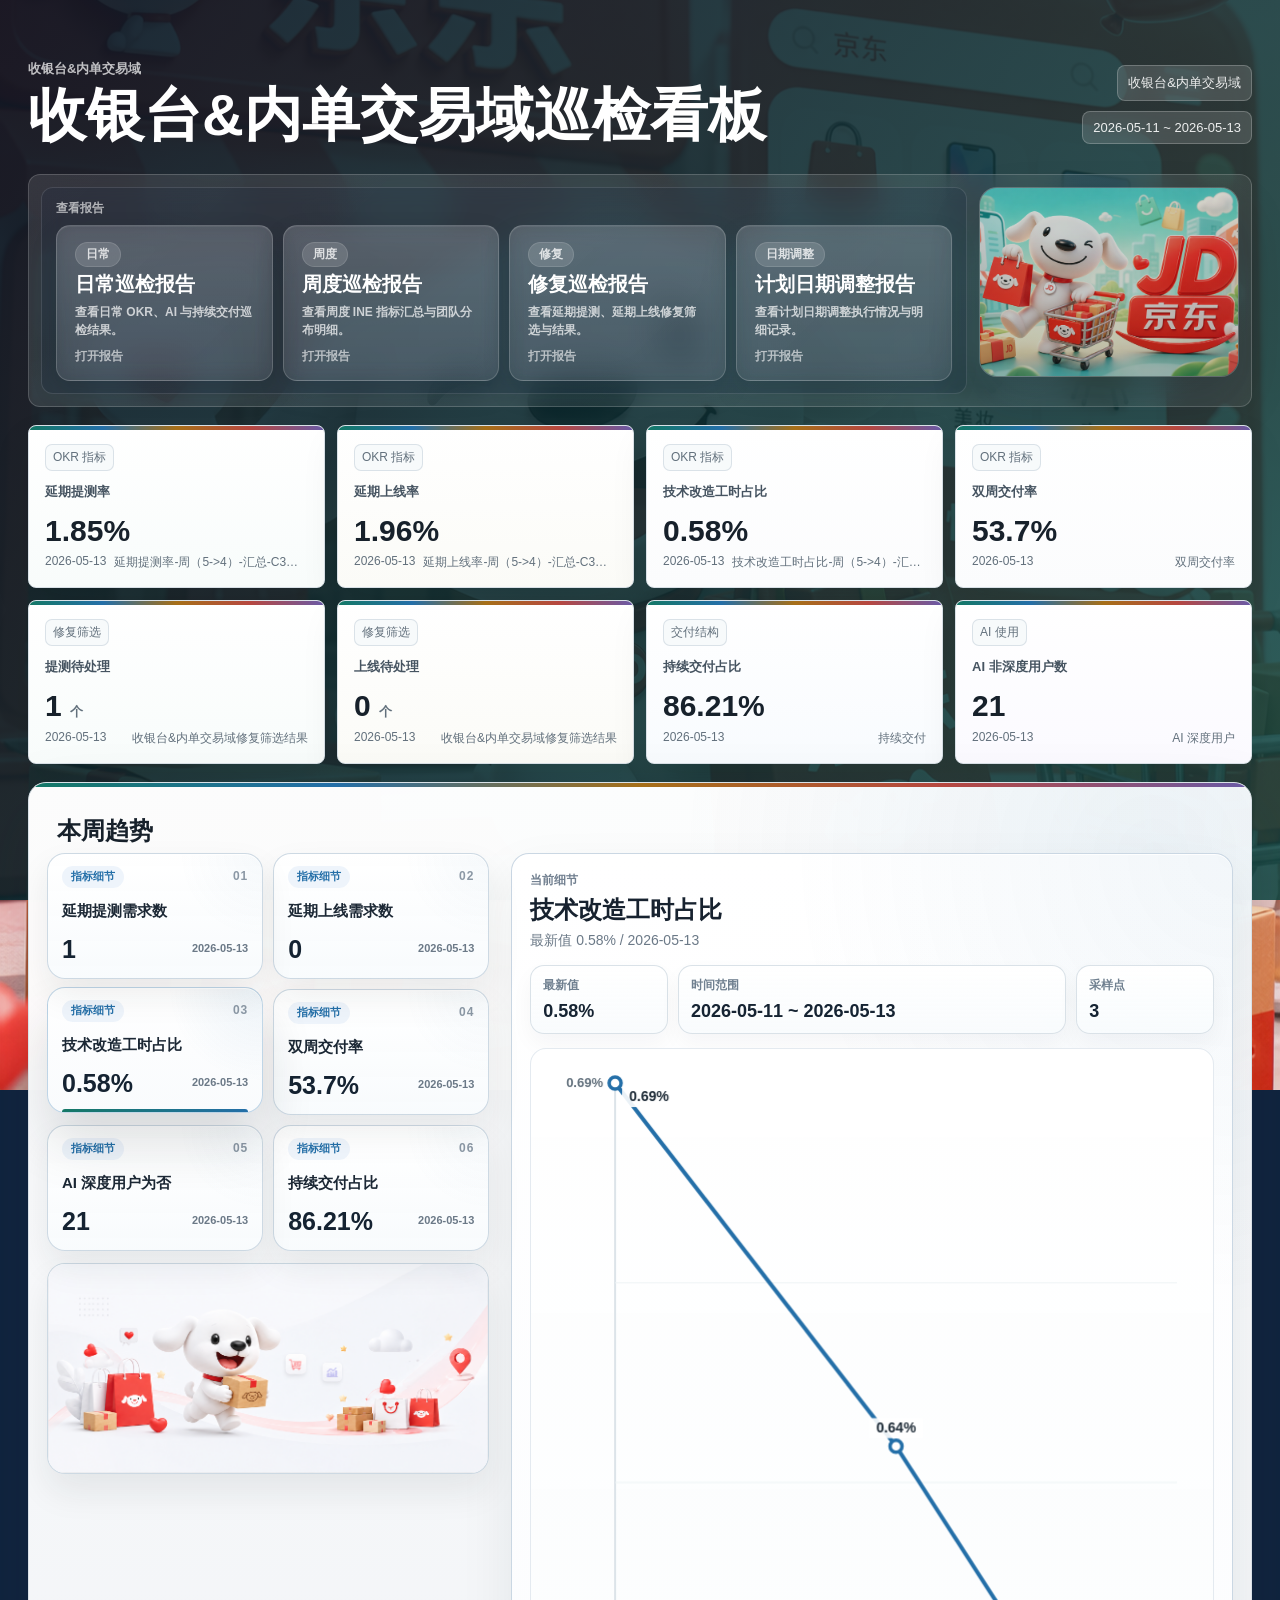
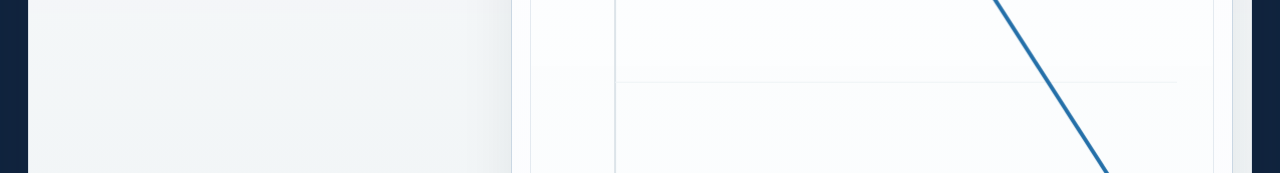
==== commit ec10ef2d: "图片更换" ====
--- a/index.html
+++ b/index.html
@@ -158,7 +158,7 @@
       display: block;
       width: 100%;
       height: 100%;
-      object-fit: contain;
+      object-fit: cover;
       object-position: center;
       filter: saturate(1.04) contrast(0.98);
     }
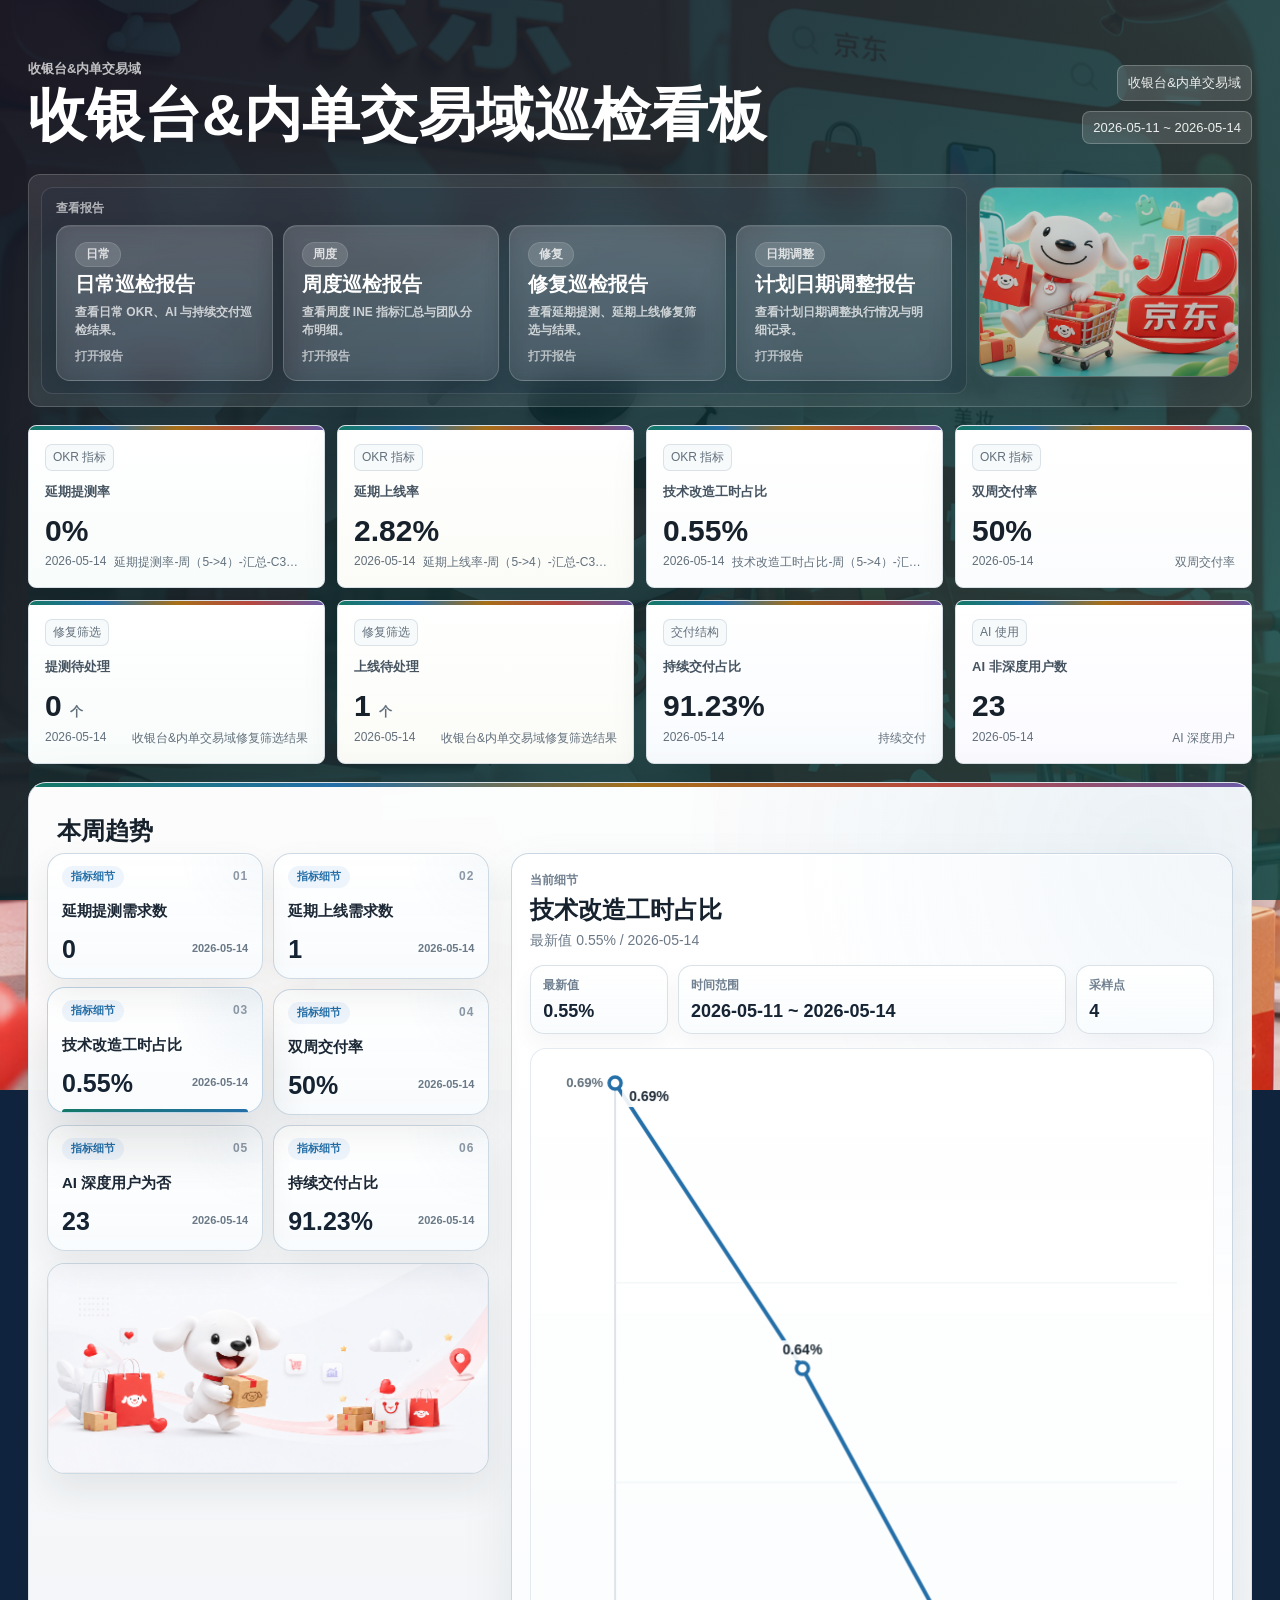
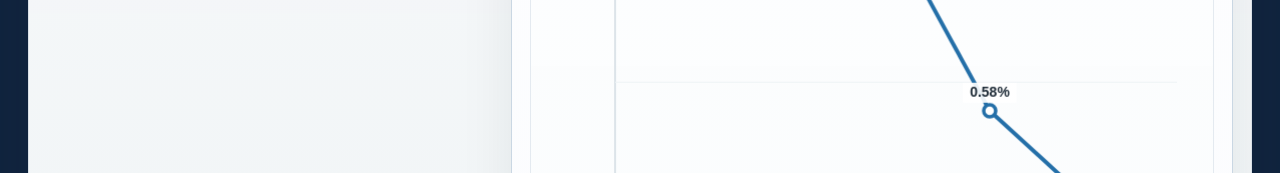
==== commit 910e5251: "更新巡检" ====
--- a/index.html
+++ b/index.html
@@ -458,7 +458,7 @@
       </div>
       <div class="header-meta">
         <span>收银台&amp;内单交易域</span>
-        <span>2026-05-11 ~ 2026-05-13</span>
+        <span>2026-05-11 ~ 2026-05-14</span>
       </div>
     </header>
 
@@ -510,19 +510,19 @@
                 <span class="metric-caption">OKR 指标</span>
               </div>
               <div class="metric-label">延期提测率</div>
-              <div class="metric-value">1.85%</div>
+              <div class="metric-value">0%</div>
               <div class="metric-foot">
-                <span>2026-05-13</span>
+                <span>2026-05-14</span>
                 <span>延期提测率-周（5-&gt;4）-汇总-C3维度</span>
               </div>
               
               <div class="metric-preview">
                 <div class="metric-preview-label">巡检截图</div>
                 <img
-                  src="./prototype/static/assets/delay_test_rate.png?v=1778642552"
+                  src="./prototype/static/assets/delay_test_rate.png?v=1778723768"
                   alt="延期提测率巡检截图"
                   loading="lazy"
-                  data-preview-full="./prototype/static/assets/delay_test_rate.png?v=1778642552"
+                  data-preview-full="./prototype/static/assets/delay_test_rate.png?v=1778723768"
                   data-preview-title="延期提测率"
                 />
               </div>
@@ -534,19 +534,19 @@
                 <span class="metric-caption">OKR 指标</span>
               </div>
               <div class="metric-label">延期上线率</div>
-              <div class="metric-value">1.96%</div>
+              <div class="metric-value">2.82%</div>
               <div class="metric-foot">
-                <span>2026-05-13</span>
+                <span>2026-05-14</span>
                 <span>延期上线率-周（5-&gt;4）-汇总-C3维度</span>
               </div>
               
               <div class="metric-preview">
                 <div class="metric-preview-label">巡检截图</div>
                 <img
-                  src="./prototype/static/assets/delay_online_rate.png?v=1778641599"
+                  src="./prototype/static/assets/delay_online_rate.png?v=1778723819"
                   alt="延期上线率巡检截图"
                   loading="lazy"
-                  data-preview-full="./prototype/static/assets/delay_online_rate.png?v=1778641599"
+                  data-preview-full="./prototype/static/assets/delay_online_rate.png?v=1778723819"
                   data-preview-title="延期上线率"
                 />
               </div>
@@ -558,19 +558,19 @@
                 <span class="metric-caption">OKR 指标</span>
               </div>
               <div class="metric-label">技术改造工时占比</div>
-              <div class="metric-value">0.58%</div>
+              <div class="metric-value">0.55%</div>
               <div class="metric-foot">
-                <span>2026-05-13</span>
+                <span>2026-05-14</span>
                 <span>技术改造工时占比-周（5-&gt;4）-汇总-C3维度</span>
               </div>
               
               <div class="metric-preview">
                 <div class="metric-preview-label">巡检截图</div>
                 <img
-                  src="./prototype/static/assets/technical_refactor_working_hours.png?v=1778641647"
+                  src="./prototype/static/assets/technical_refactor_working_hours.png?v=1778723868"
                   alt="技术改造工时占比巡检截图"
                   loading="lazy"
-                  data-preview-full="./prototype/static/assets/technical_refactor_working_hours.png?v=1778641647"
+                  data-preview-full="./prototype/static/assets/technical_refactor_working_hours.png?v=1778723868"
                   data-preview-title="技术改造工时占比"
                 />
               </div>
@@ -582,19 +582,19 @@
                 <span class="metric-caption">OKR 指标</span>
               </div>
               <div class="metric-label">双周交付率</div>
-              <div class="metric-value">53.7%</div>
+              <div class="metric-value">50%</div>
               <div class="metric-foot">
-                <span>2026-05-13</span>
+                <span>2026-05-14</span>
                 <span>双周交付率</span>
               </div>
               
               <div class="metric-preview">
                 <div class="metric-preview-label">巡检截图</div>
                 <img
-                  src="./prototype/static/assets/bi_weekly_delivery_rate.png?v=1778641833"
+                  src="./prototype/static/assets/bi_weekly_delivery_rate.png?v=1778723957"
                   alt="双周交付率巡检截图"
                   loading="lazy"
-                  data-preview-full="./prototype/static/assets/bi_weekly_delivery_rate.png?v=1778641833"
+                  data-preview-full="./prototype/static/assets/bi_weekly_delivery_rate.png?v=1778723957"
                   data-preview-title="双周交付率"
                 />
               </div>
@@ -606,9 +606,9 @@
                 <span class="metric-caption">修复筛选</span>
               </div>
               <div class="metric-label">提测待处理</div>
-              <div class="metric-value">1 <span class="muted">个</span></div>
+              <div class="metric-value">0 <span class="muted">个</span></div>
               <div class="metric-foot">
-                <span>2026-05-13</span>
+                <span>2026-05-14</span>
                 <span>收银台&amp;内单交易域修复筛选结果</span>
               </div>
               
@@ -619,9 +619,9 @@
                 <span class="metric-caption">修复筛选</span>
               </div>
               <div class="metric-label">上线待处理</div>
-              <div class="metric-value">0 <span class="muted">个</span></div>
+              <div class="metric-value">1 <span class="muted">个</span></div>
               <div class="metric-foot">
-                <span>2026-05-13</span>
+                <span>2026-05-14</span>
                 <span>收银台&amp;内单交易域修复筛选结果</span>
               </div>
               
@@ -632,9 +632,9 @@
                 <span class="metric-caption">交付结构</span>
               </div>
               <div class="metric-label">持续交付占比</div>
-              <div class="metric-value">86.21%</div>
+              <div class="metric-value">91.23%</div>
               <div class="metric-foot">
-                <span>2026-05-13</span>
+                <span>2026-05-14</span>
                 <span>持续交付</span>
               </div>
               
@@ -645,9 +645,9 @@
                 <span class="metric-caption">AI 使用</span>
               </div>
               <div class="metric-label">AI 非深度用户数</div>
-              <div class="metric-value">21</div>
+              <div class="metric-value">23</div>
               <div class="metric-foot">
-                <span>2026-05-13</span>
+                <span>2026-05-14</span>
                 <span>AI 深度用户</span>
               </div>
               
@@ -676,8 +676,8 @@
               </span>
               <strong class="public-trend-stack-title">延期提测需求数</strong>
               <span class="public-trend-stack-foot">
-                <span class="public-trend-stack-value">1</span>
-                <span class="public-trend-stack-meta">2026-05-13</span>
+                <span class="public-trend-stack-value">0</span>
+                <span class="public-trend-stack-meta">2026-05-14</span>
               </span>
             </button>
             
@@ -693,8 +693,8 @@
               </span>
               <strong class="public-trend-stack-title">延期上线需求数</strong>
               <span class="public-trend-stack-foot">
-                <span class="public-trend-stack-value">0</span>
-                <span class="public-trend-stack-meta">2026-05-13</span>
+                <span class="public-trend-stack-value">1</span>
+                <span class="public-trend-stack-meta">2026-05-14</span>
               </span>
             </button>
             
@@ -710,8 +710,8 @@
               </span>
               <strong class="public-trend-stack-title">技术改造工时占比</strong>
               <span class="public-trend-stack-foot">
-                <span class="public-trend-stack-value">0.58%</span>
-                <span class="public-trend-stack-meta">2026-05-13</span>
+                <span class="public-trend-stack-value">0.55%</span>
+                <span class="public-trend-stack-meta">2026-05-14</span>
               </span>
             </button>
             
@@ -727,8 +727,8 @@
               </span>
               <strong class="public-trend-stack-title">双周交付率</strong>
               <span class="public-trend-stack-foot">
-                <span class="public-trend-stack-value">53.7%</span>
-                <span class="public-trend-stack-meta">2026-05-13</span>
+                <span class="public-trend-stack-value">50%</span>
+                <span class="public-trend-stack-meta">2026-05-14</span>
               </span>
             </button>
             
@@ -744,8 +744,8 @@
               </span>
               <strong class="public-trend-stack-title">AI 深度用户为否</strong>
               <span class="public-trend-stack-foot">
-                <span class="public-trend-stack-value">21</span>
-                <span class="public-trend-stack-meta">2026-05-13</span>
+                <span class="public-trend-stack-value">23</span>
+                <span class="public-trend-stack-meta">2026-05-14</span>
               </span>
             </button>
             
@@ -761,8 +761,8 @@
               </span>
               <strong class="public-trend-stack-title">持续交付占比</strong>
               <span class="public-trend-stack-foot">
-                <span class="public-trend-stack-value">86.21%</span>
-                <span class="public-trend-stack-meta">2026-05-13</span>
+                <span class="public-trend-stack-value">91.23%</span>
+                <span class="public-trend-stack-meta">2026-05-14</span>
               </span>
             </button>
             
@@ -774,20 +774,20 @@
             <div class="public-trend-stage-copy">
               <div class="public-trend-stage-kicker">当前细节</div>
               <div class="public-trend-stage-title" id="publicTrendTitle">技术改造工时占比</div>
-              <div class="public-trend-stage-meta" id="publicTrendMeta">最新值 0.58% / 2026-05-13</div>
+              <div class="public-trend-stage-meta" id="publicTrendMeta">最新值 0.55% / 2026-05-14</div>
             </div>
             <div class="public-trend-stage-stats">
               <div class="public-trend-stage-stat">
                 <span>最新值</span>
-                <strong id="publicTrendLatest">0.58%</strong>
+                <strong id="publicTrendLatest">0.55%</strong>
               </div>
               <div class="public-trend-stage-stat">
                 <span>时间范围</span>
-                <strong id="publicTrendRange">2026-05-11 ~ 2026-05-13</strong>
+                <strong id="publicTrendRange">2026-05-11 ~ 2026-05-14</strong>
               </div>
               <div class="public-trend-stage-stat">
                 <span>采样点</span>
-                <strong id="publicTrendCount">3</strong>
+                <strong id="publicTrendCount">4</strong>
               </div>
             </div>
             <div class="public-trend-stage-canvas">
@@ -803,7 +803,7 @@
         <div class="panel-head compact">
           <div>
             <h2>AI 非深度用户</h2>
-            <p id="publicAiMeta">2026-05-13 · 共 21 人</p>
+            <p id="publicAiMeta">2026-05-14 · 共 23 人</p>
           </div>
         </div>
         <div class="public-ai-grid">
@@ -827,26 +827,21 @@
               <span class="ai-user-name">桂斌</span>
             </span>
             
-            <span class="ai-user-pill" title="兰春秋">
-              <span class="ai-user-avatar">兰</span>
-              <span class="ai-user-name">兰春秋</span>
-            </span>
-            
             <span class="ai-user-pill" title="李进锋">
               <span class="ai-user-avatar">李</span>
               <span class="ai-user-name">李进锋</span>
             </span>
             
+            <span class="ai-user-pill" title="李景伦">
+              <span class="ai-user-avatar">李</span>
+              <span class="ai-user-name">李景伦</span>
+            </span>
+            
             <span class="ai-user-pill" title="刘竟博(Seven)">
               <span class="ai-user-avatar">刘</span>
               <span class="ai-user-name">刘竟博(Seven)</span>
             </span>
             
-            <span class="ai-user-pill" title="刘卫强">
-              <span class="ai-user-avatar">刘</span>
-              <span class="ai-user-name">刘卫强</span>
-            </span>
-            
             <span class="ai-user-pill" title="刘学">
               <span class="ai-user-avatar">刘</span>
               <span class="ai-user-name">刘学</span>
@@ -860,6 +855,21 @@
             <span class="ai-user-pill" title="秦赞">
               <span class="ai-user-avatar">秦</span>
               <span class="ai-user-name">秦赞</span>
+            </span>
+            
+            <span class="ai-user-pill" title="邱登辉">
+              <span class="ai-user-avatar">邱</span>
+              <span class="ai-user-name">邱登辉</span>
+            </span>
+            
+            <span class="ai-user-pill" title="王佳斌(Bin)">
+              <span class="ai-user-avatar">王</span>
+              <span class="ai-user-name">王佳斌(Bin)</span>
+            </span>
+            
+            <span class="ai-user-pill" title="王诗赋">
+              <span class="ai-user-avatar">王</span>
+              <span class="ai-user-name">王诗赋</span>
             </span>
             
             <span class="ai-user-pill" title="王朝华">
@@ -932,7 +942,7 @@
     </div>
   </main>
 
-  <script id="staticChartData" type="application/json">[{"id": "delay_test_rate:delayed_test_requirements", "key": "delayed_test_requirements", "title": "延期提测需求数", "unit": "count", "points": [{"date": "2026-05-11", "value": 0, "unit": "count", "source": "okr_trigger"}, {"date": "2026-05-12", "value": 0, "unit": "count", "source": "okr_trigger"}, {"date": "2026-05-13", "value": 1, "unit": "count", "source": "repair_history"}], "range": {"type": "current_week", "start": "2026-05-11", "end": "2026-05-17"}}, {"id": "delay_online_rate:delayed_online_requirements", "key": "delayed_online_requirements", "title": "延期上线需求数", "unit": "count", "points": [{"date": "2026-05-11", "value": 0, "unit": "count", "source": "okr_trigger"}, {"date": "2026-05-12", "value": 0, "unit": "count", "source": "okr_trigger"}, {"date": "2026-05-13", "value": 0, "unit": "count", "source": "repair_history"}], "range": {"type": "current_week", "start": "2026-05-11", "end": "2026-05-17"}}, {"id": "technical_refactor_working_hours:technical_refactor_working_hours_rate", "key": "technical_refactor_working_hours_rate", "title": "技术改造工时占比", "unit": "%", "points": [{"date": "2026-05-11", "value": 0.69, "unit": "%"}, {"date": "2026-05-12", "value": 0.64, "unit": "%"}, {"date": "2026-05-13", "value": 0.58, "unit": "%"}], "range": {"type": "current_week", "start": "2026-05-11", "end": "2026-05-17"}}, {"id": "bi_weekly_delivery_rate:biweekly_delivery_rate", "key": "biweekly_delivery_rate", "title": "双周交付率", "unit": "%", "points": [{"date": "2026-05-11", "value": 36.84, "unit": "%"}, {"date": "2026-05-12", "value": 46.43, "unit": "%"}, {"date": "2026-05-13", "value": 53.7, "unit": "%"}], "range": {"type": "current_week", "start": "2026-05-11", "end": "2026-05-17"}}, {"id": "ai_inspection:ai_non_deep_users", "key": "ai_non_deep_users", "title": "AI 深度用户为否", "unit": "count", "points": [{"date": "2026-05-11", "value": 27, "unit": "count"}, {"date": "2026-05-12", "value": 0, "unit": "count"}, {"date": "2026-05-13", "value": 21, "unit": "count"}], "range": {"type": "current_week", "start": "2026-05-11", "end": "2026-05-17"}}, {"id": "continuous_delivery:continuous_delivery_team_space_online_requirement_rate", "key": "continuous_delivery_team_space_online_requirement_rate", "title": "持续交付占比", "unit": "%", "points": [{"date": "2026-05-11", "value": 82.35, "unit": "%"}, {"date": "2026-05-12", "value": 85.71, "unit": "%"}, {"date": "2026-05-13", "value": 86.21, "unit": "%"}], "range": {"type": "current_week", "start": "2026-05-11", "end": "2026-05-17"}}]</script>
+  <script id="staticChartData" type="application/json">[{"id": "delay_test_rate:delayed_test_requirements", "key": "delayed_test_requirements", "title": "延期提测需求数", "unit": "count", "points": [{"date": "2026-05-11", "value": 0, "unit": "count", "source": "okr_trigger"}, {"date": "2026-05-12", "value": 0, "unit": "count", "source": "okr_trigger"}, {"date": "2026-05-13", "value": 1, "unit": "count", "source": "repair_history"}, {"date": "2026-05-14", "value": 0, "unit": "count", "source": "repair_history"}], "range": {"type": "current_week", "start": "2026-05-11", "end": "2026-05-17"}}, {"id": "delay_online_rate:delayed_online_requirements", "key": "delayed_online_requirements", "title": "延期上线需求数", "unit": "count", "points": [{"date": "2026-05-11", "value": 0, "unit": "count", "source": "okr_trigger"}, {"date": "2026-05-12", "value": 0, "unit": "count", "source": "okr_trigger"}, {"date": "2026-05-13", "value": 0, "unit": "count", "source": "repair_history"}, {"date": "2026-05-14", "value": 1, "unit": "count", "source": "repair_history"}], "range": {"type": "current_week", "start": "2026-05-11", "end": "2026-05-17"}}, {"id": "technical_refactor_working_hours:technical_refactor_working_hours_rate", "key": "technical_refactor_working_hours_rate", "title": "技术改造工时占比", "unit": "%", "points": [{"date": "2026-05-11", "value": 0.69, "unit": "%"}, {"date": "2026-05-12", "value": 0.64, "unit": "%"}, {"date": "2026-05-13", "value": 0.58, "unit": "%"}, {"date": "2026-05-14", "value": 0.55, "unit": "%"}], "range": {"type": "current_week", "start": "2026-05-11", "end": "2026-05-17"}}, {"id": "bi_weekly_delivery_rate:biweekly_delivery_rate", "key": "biweekly_delivery_rate", "title": "双周交付率", "unit": "%", "points": [{"date": "2026-05-11", "value": 36.84, "unit": "%"}, {"date": "2026-05-12", "value": 46.43, "unit": "%"}, {"date": "2026-05-13", "value": 53.7, "unit": "%"}, {"date": "2026-05-14", "value": 50.0, "unit": "%"}], "range": {"type": "current_week", "start": "2026-05-11", "end": "2026-05-17"}}, {"id": "ai_inspection:ai_non_deep_users", "key": "ai_non_deep_users", "title": "AI 深度用户为否", "unit": "count", "points": [{"date": "2026-05-11", "value": 27, "unit": "count"}, {"date": "2026-05-12", "value": 0, "unit": "count"}, {"date": "2026-05-13", "value": 21, "unit": "count"}, {"date": "2026-05-14", "value": 23, "unit": "count"}], "range": {"type": "current_week", "start": "2026-05-11", "end": "2026-05-17"}}, {"id": "continuous_delivery:continuous_delivery_team_space_online_requirement_rate", "key": "continuous_delivery_team_space_online_requirement_rate", "title": "持续交付占比", "unit": "%", "points": [{"date": "2026-05-11", "value": 82.35, "unit": "%"}, {"date": "2026-05-12", "value": 85.71, "unit": "%"}, {"date": "2026-05-13", "value": 86.21, "unit": "%"}, {"date": "2026-05-14", "value": 91.23, "unit": "%"}], "range": {"type": "current_week", "start": "2026-05-11", "end": "2026-05-17"}}]</script>
   <script>
     (() => {
       const fmt = (value, unit = "") => {
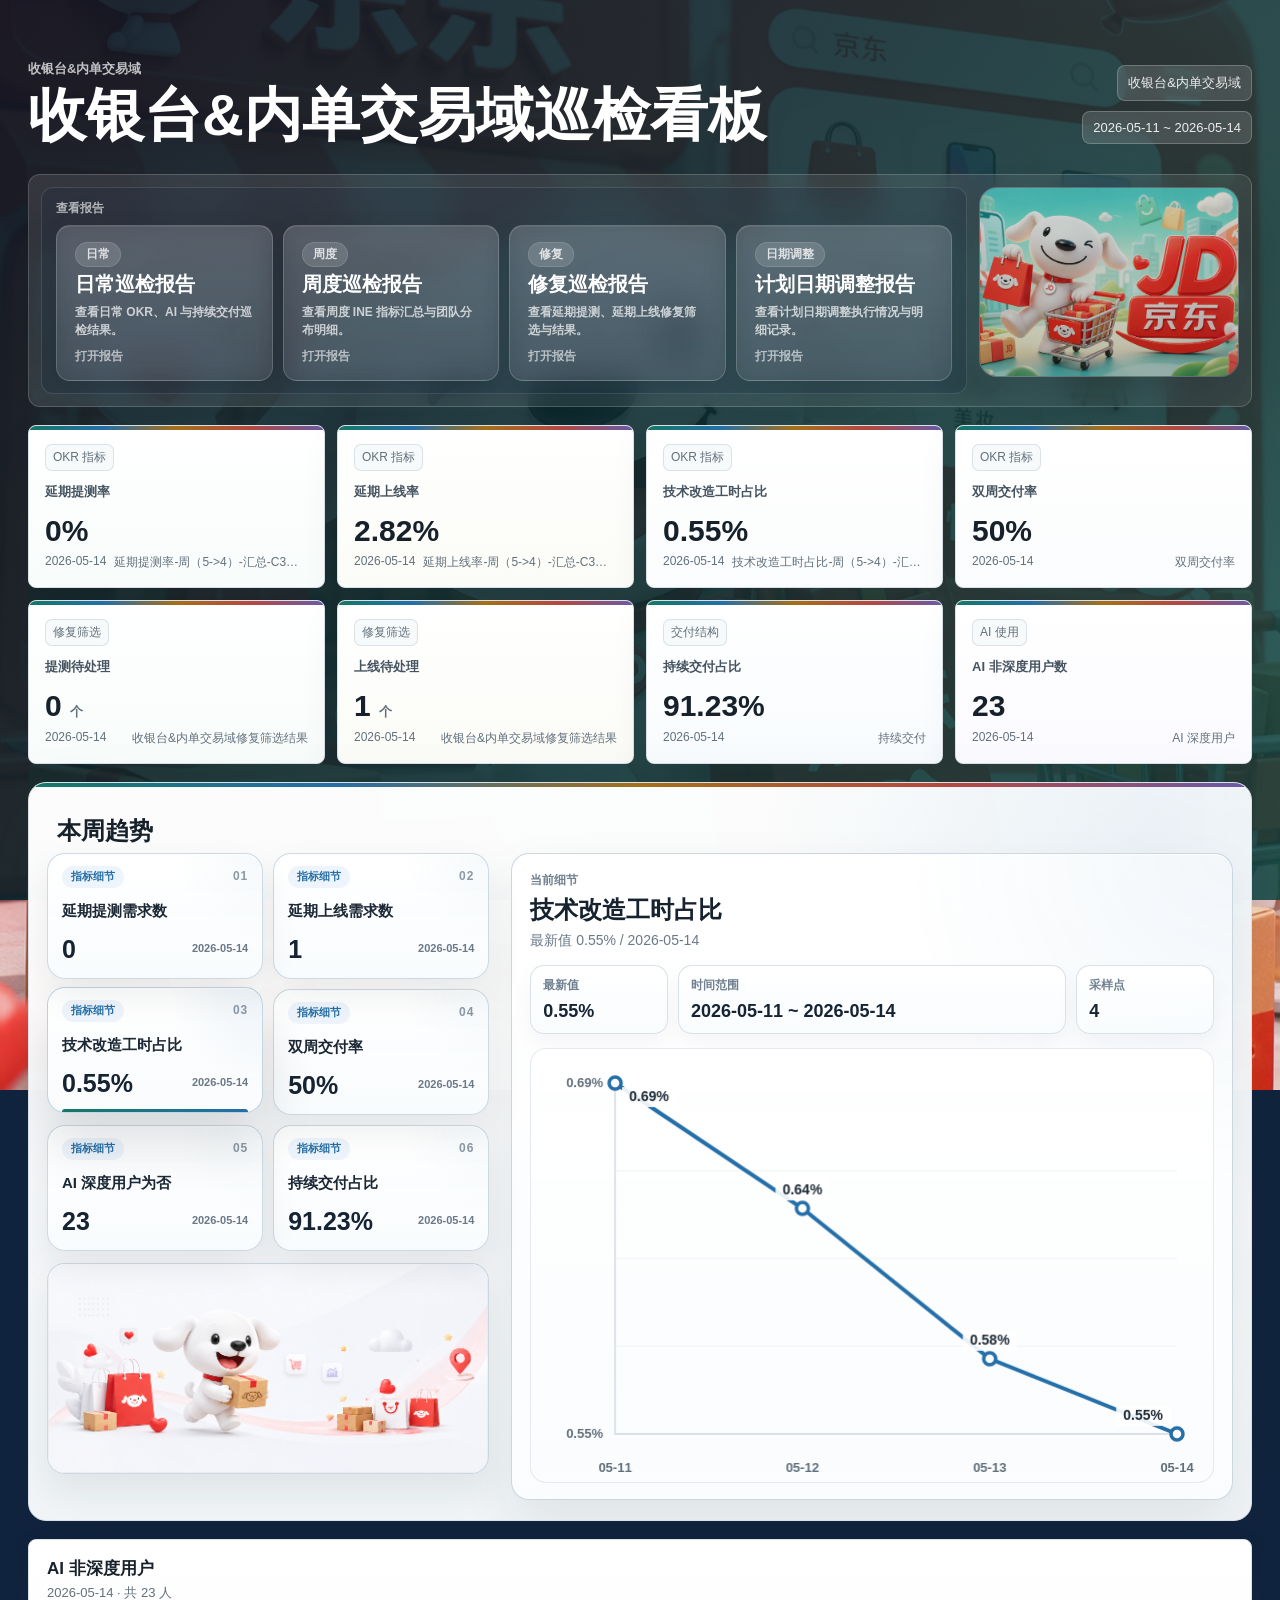
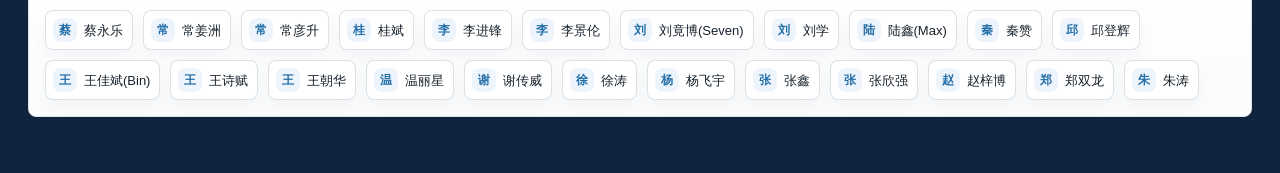
==== commit 278ffe2d: "记录访问次数" ====
--- a/index.html
+++ b/index.html
@@ -4,6 +4,24 @@
   <meta charset="utf-8" />
   <meta name="viewport" content="width=device-width, initial-scale=1" />
   <title>收银台&内单交易域巡检看板</title>
+  
+  <script async src="https://www.googletagmanager.com/gtag/js?id=G-EVZVKTJKWK"></script>
+  <script>
+    window.dataLayer = window.dataLayer || [];
+    function gtag(){dataLayer.push(arguments);}
+    gtag("js", new Date());
+    gtag("config", "G-EVZVKTJKWK");
+    document.addEventListener("click", (event) => {
+      const target = event.target instanceof Element ? event.target.closest("a[href]") : null;
+      if (!target || typeof gtag !== "function") return;
+      const url = new URL(target.getAttribute("href"), window.location.href);
+      gtag("event", url.hostname === window.location.hostname ? "click_internal_link" : "click_external_link", {
+        link_url: url.href,
+        link_text: (target.textContent || target.getAttribute("aria-label") || "").trim().slice(0, 100),
+        page_path: window.location.pathname
+      });
+    });
+  </script>
   <link rel="stylesheet" href="./prototype/static/styles.css" />
   <style>
     body {
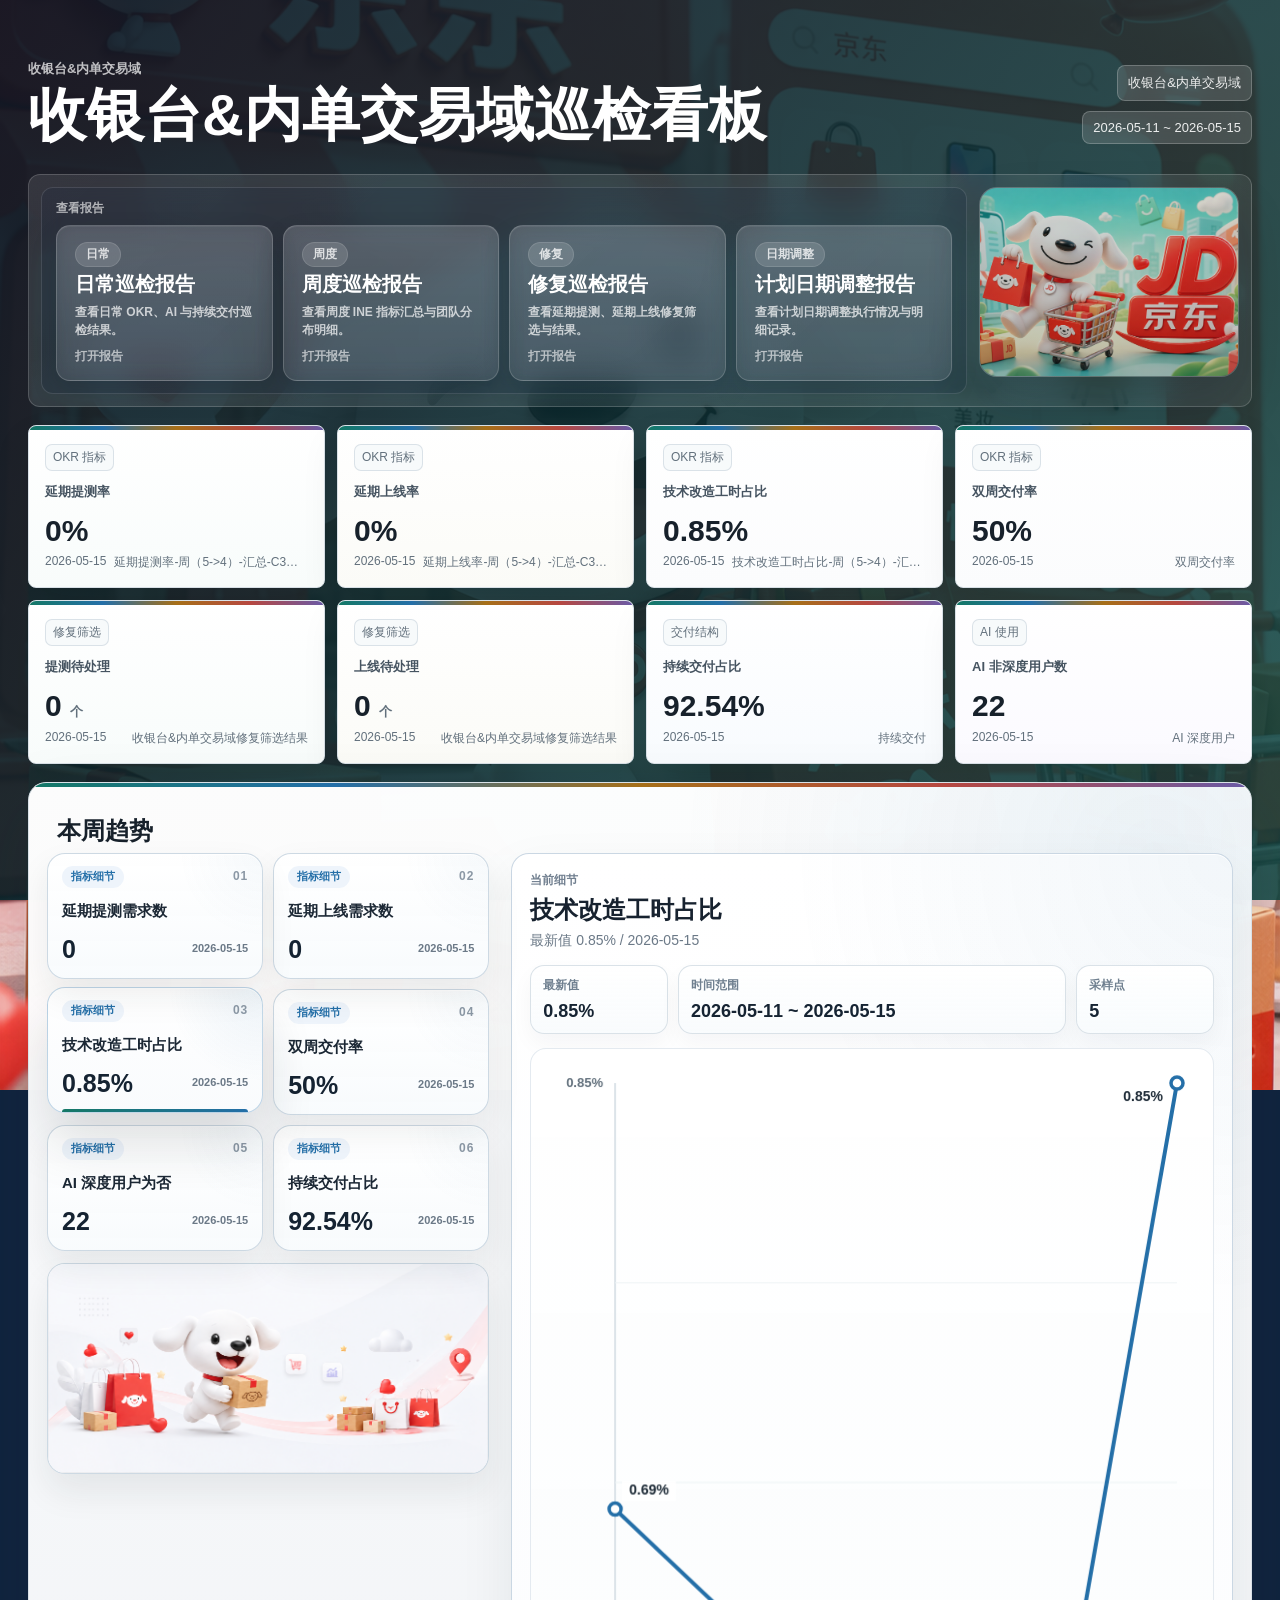
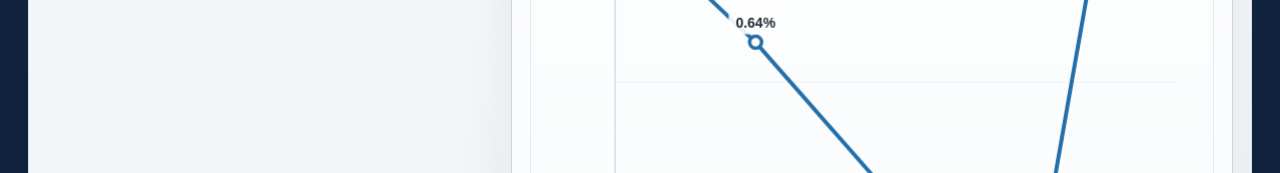
==== commit 61d7df2b: "5.15巡检" ====
--- a/index.html
+++ b/index.html
@@ -476,7 +476,7 @@
       </div>
       <div class="header-meta">
         <span>收银台&amp;内单交易域</span>
-        <span>2026-05-11 ~ 2026-05-14</span>
+        <span>2026-05-11 ~ 2026-05-15</span>
       </div>
     </header>
 
@@ -530,17 +530,17 @@
               <div class="metric-label">延期提测率</div>
               <div class="metric-value">0%</div>
               <div class="metric-foot">
-                <span>2026-05-14</span>
+                <span>2026-05-15</span>
                 <span>延期提测率-周（5-&gt;4）-汇总-C3维度</span>
               </div>
               
               <div class="metric-preview">
                 <div class="metric-preview-label">巡检截图</div>
                 <img
-                  src="./prototype/static/assets/delay_test_rate.png?v=1778723768"
+                  src="./prototype/static/assets/delay_test_rate.png?v=1778810355"
                   alt="延期提测率巡检截图"
                   loading="lazy"
-                  data-preview-full="./prototype/static/assets/delay_test_rate.png?v=1778723768"
+                  data-preview-full="./prototype/static/assets/delay_test_rate.png?v=1778810355"
                   data-preview-title="延期提测率"
                 />
               </div>
@@ -552,19 +552,19 @@
                 <span class="metric-caption">OKR 指标</span>
               </div>
               <div class="metric-label">延期上线率</div>
-              <div class="metric-value">2.82%</div>
+              <div class="metric-value">0%</div>
               <div class="metric-foot">
-                <span>2026-05-14</span>
+                <span>2026-05-15</span>
                 <span>延期上线率-周（5-&gt;4）-汇总-C3维度</span>
               </div>
               
               <div class="metric-preview">
                 <div class="metric-preview-label">巡检截图</div>
                 <img
-                  src="./prototype/static/assets/delay_online_rate.png?v=1778723819"
+                  src="./prototype/static/assets/delay_online_rate.png?v=1778810403"
                   alt="延期上线率巡检截图"
                   loading="lazy"
-                  data-preview-full="./prototype/static/assets/delay_online_rate.png?v=1778723819"
+                  data-preview-full="./prototype/static/assets/delay_online_rate.png?v=1778810403"
                   data-preview-title="延期上线率"
                 />
               </div>
@@ -576,19 +576,19 @@
                 <span class="metric-caption">OKR 指标</span>
               </div>
               <div class="metric-label">技术改造工时占比</div>
-              <div class="metric-value">0.55%</div>
+              <div class="metric-value">0.85%</div>
               <div class="metric-foot">
-                <span>2026-05-14</span>
+                <span>2026-05-15</span>
                 <span>技术改造工时占比-周（5-&gt;4）-汇总-C3维度</span>
               </div>
               
               <div class="metric-preview">
                 <div class="metric-preview-label">巡检截图</div>
                 <img
-                  src="./prototype/static/assets/technical_refactor_working_hours.png?v=1778723868"
+                  src="./prototype/static/assets/technical_refactor_working_hours.png?v=1778810452"
                   alt="技术改造工时占比巡检截图"
                   loading="lazy"
-                  data-preview-full="./prototype/static/assets/technical_refactor_working_hours.png?v=1778723868"
+                  data-preview-full="./prototype/static/assets/technical_refactor_working_hours.png?v=1778810452"
                   data-preview-title="技术改造工时占比"
                 />
               </div>
@@ -602,17 +602,17 @@
               <div class="metric-label">双周交付率</div>
               <div class="metric-value">50%</div>
               <div class="metric-foot">
-                <span>2026-05-14</span>
+                <span>2026-05-15</span>
                 <span>双周交付率</span>
               </div>
               
               <div class="metric-preview">
                 <div class="metric-preview-label">巡检截图</div>
                 <img
-                  src="./prototype/static/assets/bi_weekly_delivery_rate.png?v=1778723957"
+                  src="./prototype/static/assets/bi_weekly_delivery_rate.png?v=1778810529"
                   alt="双周交付率巡检截图"
                   loading="lazy"
-                  data-preview-full="./prototype/static/assets/bi_weekly_delivery_rate.png?v=1778723957"
+                  data-preview-full="./prototype/static/assets/bi_weekly_delivery_rate.png?v=1778810529"
                   data-preview-title="双周交付率"
                 />
               </div>
@@ -626,7 +626,7 @@
               <div class="metric-label">提测待处理</div>
               <div class="metric-value">0 <span class="muted">个</span></div>
               <div class="metric-foot">
-                <span>2026-05-14</span>
+                <span>2026-05-15</span>
                 <span>收银台&amp;内单交易域修复筛选结果</span>
               </div>
               
@@ -637,9 +637,9 @@
                 <span class="metric-caption">修复筛选</span>
               </div>
               <div class="metric-label">上线待处理</div>
-              <div class="metric-value">1 <span class="muted">个</span></div>
+              <div class="metric-value">0 <span class="muted">个</span></div>
               <div class="metric-foot">
-                <span>2026-05-14</span>
+                <span>2026-05-15</span>
                 <span>收银台&amp;内单交易域修复筛选结果</span>
               </div>
               
@@ -650,9 +650,9 @@
                 <span class="metric-caption">交付结构</span>
               </div>
               <div class="metric-label">持续交付占比</div>
-              <div class="metric-value">91.23%</div>
+              <div class="metric-value">92.54%</div>
               <div class="metric-foot">
-                <span>2026-05-14</span>
+                <span>2026-05-15</span>
                 <span>持续交付</span>
               </div>
               
@@ -663,9 +663,9 @@
                 <span class="metric-caption">AI 使用</span>
               </div>
               <div class="metric-label">AI 非深度用户数</div>
-              <div class="metric-value">23</div>
+              <div class="metric-value">22</div>
               <div class="metric-foot">
-                <span>2026-05-14</span>
+                <span>2026-05-15</span>
                 <span>AI 深度用户</span>
               </div>
               
@@ -695,7 +695,7 @@
               <strong class="public-trend-stack-title">延期提测需求数</strong>
               <span class="public-trend-stack-foot">
                 <span class="public-trend-stack-value">0</span>
-                <span class="public-trend-stack-meta">2026-05-14</span>
+                <span class="public-trend-stack-meta">2026-05-15</span>
               </span>
             </button>
             
@@ -711,8 +711,8 @@
               </span>
               <strong class="public-trend-stack-title">延期上线需求数</strong>
               <span class="public-trend-stack-foot">
-                <span class="public-trend-stack-value">1</span>
-                <span class="public-trend-stack-meta">2026-05-14</span>
+                <span class="public-trend-stack-value">0</span>
+                <span class="public-trend-stack-meta">2026-05-15</span>
               </span>
             </button>
             
@@ -728,8 +728,8 @@
               </span>
               <strong class="public-trend-stack-title">技术改造工时占比</strong>
               <span class="public-trend-stack-foot">
-                <span class="public-trend-stack-value">0.55%</span>
-                <span class="public-trend-stack-meta">2026-05-14</span>
+                <span class="public-trend-stack-value">0.85%</span>
+                <span class="public-trend-stack-meta">2026-05-15</span>
               </span>
             </button>
             
@@ -746,7 +746,7 @@
               <strong class="public-trend-stack-title">双周交付率</strong>
               <span class="public-trend-stack-foot">
                 <span class="public-trend-stack-value">50%</span>
-                <span class="public-trend-stack-meta">2026-05-14</span>
+                <span class="public-trend-stack-meta">2026-05-15</span>
               </span>
             </button>
             
@@ -762,8 +762,8 @@
               </span>
               <strong class="public-trend-stack-title">AI 深度用户为否</strong>
               <span class="public-trend-stack-foot">
-                <span class="public-trend-stack-value">23</span>
-                <span class="public-trend-stack-meta">2026-05-14</span>
+                <span class="public-trend-stack-value">22</span>
+                <span class="public-trend-stack-meta">2026-05-15</span>
               </span>
             </button>
             
@@ -779,8 +779,8 @@
               </span>
               <strong class="public-trend-stack-title">持续交付占比</strong>
               <span class="public-trend-stack-foot">
-                <span class="public-trend-stack-value">91.23%</span>
-                <span class="public-trend-stack-meta">2026-05-14</span>
+                <span class="public-trend-stack-value">92.54%</span>
+                <span class="public-trend-stack-meta">2026-05-15</span>
               </span>
             </button>
             
@@ -792,20 +792,20 @@
             <div class="public-trend-stage-copy">
               <div class="public-trend-stage-kicker">当前细节</div>
               <div class="public-trend-stage-title" id="publicTrendTitle">技术改造工时占比</div>
-              <div class="public-trend-stage-meta" id="publicTrendMeta">最新值 0.55% / 2026-05-14</div>
+              <div class="public-trend-stage-meta" id="publicTrendMeta">最新值 0.85% / 2026-05-15</div>
             </div>
             <div class="public-trend-stage-stats">
               <div class="public-trend-stage-stat">
                 <span>最新值</span>
-                <strong id="publicTrendLatest">0.55%</strong>
+                <strong id="publicTrendLatest">0.85%</strong>
               </div>
               <div class="public-trend-stage-stat">
                 <span>时间范围</span>
-                <strong id="publicTrendRange">2026-05-11 ~ 2026-05-14</strong>
+                <strong id="publicTrendRange">2026-05-11 ~ 2026-05-15</strong>
               </div>
               <div class="public-trend-stage-stat">
                 <span>采样点</span>
-                <strong id="publicTrendCount">4</strong>
+                <strong id="publicTrendCount">5</strong>
               </div>
             </div>
             <div class="public-trend-stage-canvas">
@@ -821,7 +821,7 @@
         <div class="panel-head compact">
           <div>
             <h2>AI 非深度用户</h2>
-            <p id="publicAiMeta">2026-05-14 · 共 23 人</p>
+            <p id="publicAiMeta">2026-05-15 · 共 22 人</p>
           </div>
         </div>
         <div class="public-ai-grid">
@@ -845,6 +845,11 @@
               <span class="ai-user-name">桂斌</span>
             </span>
             
+            <span class="ai-user-pill" title="兰春秋">
+              <span class="ai-user-avatar">兰</span>
+              <span class="ai-user-name">兰春秋</span>
+            </span>
+            
             <span class="ai-user-pill" title="李进锋">
               <span class="ai-user-avatar">李</span>
               <span class="ai-user-name">李进锋</span>
@@ -860,11 +865,6 @@
               <span class="ai-user-name">刘竟博(Seven)</span>
             </span>
             
-            <span class="ai-user-pill" title="刘学">
-              <span class="ai-user-avatar">刘</span>
-              <span class="ai-user-name">刘学</span>
-            </span>
-            
             <span class="ai-user-pill" title="陆鑫(Max)">
               <span class="ai-user-avatar">陆</span>
               <span class="ai-user-name">陆鑫(Max)</span>
@@ -873,11 +873,6 @@
             <span class="ai-user-pill" title="秦赞">
               <span class="ai-user-avatar">秦</span>
               <span class="ai-user-name">秦赞</span>
-            </span>
-            
-            <span class="ai-user-pill" title="邱登辉">
-              <span class="ai-user-avatar">邱</span>
-              <span class="ai-user-name">邱登辉</span>
             </span>
             
             <span class="ai-user-pill" title="王佳斌(Bin)">
@@ -960,7 +955,7 @@
     </div>
   </main>
 
-  <script id="staticChartData" type="application/json">[{"id": "delay_test_rate:delayed_test_requirements", "key": "delayed_test_requirements", "title": "延期提测需求数", "unit": "count", "points": [{"date": "2026-05-11", "value": 0, "unit": "count", "source": "okr_trigger"}, {"date": "2026-05-12", "value": 0, "unit": "count", "source": "okr_trigger"}, {"date": "2026-05-13", "value": 1, "unit": "count", "source": "repair_history"}, {"date": "2026-05-14", "value": 0, "unit": "count", "source": "repair_history"}], "range": {"type": "current_week", "start": "2026-05-11", "end": "2026-05-17"}}, {"id": "delay_online_rate:delayed_online_requirements", "key": "delayed_online_requirements", "title": "延期上线需求数", "unit": "count", "points": [{"date": "2026-05-11", "value": 0, "unit": "count", "source": "okr_trigger"}, {"date": "2026-05-12", "value": 0, "unit": "count", "source": "okr_trigger"}, {"date": "2026-05-13", "value": 0, "unit": "count", "source": "repair_history"}, {"date": "2026-05-14", "value": 1, "unit": "count", "source": "repair_history"}], "range": {"type": "current_week", "start": "2026-05-11", "end": "2026-05-17"}}, {"id": "technical_refactor_working_hours:technical_refactor_working_hours_rate", "key": "technical_refactor_working_hours_rate", "title": "技术改造工时占比", "unit": "%", "points": [{"date": "2026-05-11", "value": 0.69, "unit": "%"}, {"date": "2026-05-12", "value": 0.64, "unit": "%"}, {"date": "2026-05-13", "value": 0.58, "unit": "%"}, {"date": "2026-05-14", "value": 0.55, "unit": "%"}], "range": {"type": "current_week", "start": "2026-05-11", "end": "2026-05-17"}}, {"id": "bi_weekly_delivery_rate:biweekly_delivery_rate", "key": "biweekly_delivery_rate", "title": "双周交付率", "unit": "%", "points": [{"date": "2026-05-11", "value": 36.84, "unit": "%"}, {"date": "2026-05-12", "value": 46.43, "unit": "%"}, {"date": "2026-05-13", "value": 53.7, "unit": "%"}, {"date": "2026-05-14", "value": 50.0, "unit": "%"}], "range": {"type": "current_week", "start": "2026-05-11", "end": "2026-05-17"}}, {"id": "ai_inspection:ai_non_deep_users", "key": "ai_non_deep_users", "title": "AI 深度用户为否", "unit": "count", "points": [{"date": "2026-05-11", "value": 27, "unit": "count"}, {"date": "2026-05-12", "value": 0, "unit": "count"}, {"date": "2026-05-13", "value": 21, "unit": "count"}, {"date": "2026-05-14", "value": 23, "unit": "count"}], "range": {"type": "current_week", "start": "2026-05-11", "end": "2026-05-17"}}, {"id": "continuous_delivery:continuous_delivery_team_space_online_requirement_rate", "key": "continuous_delivery_team_space_online_requirement_rate", "title": "持续交付占比", "unit": "%", "points": [{"date": "2026-05-11", "value": 82.35, "unit": "%"}, {"date": "2026-05-12", "value": 85.71, "unit": "%"}, {"date": "2026-05-13", "value": 86.21, "unit": "%"}, {"date": "2026-05-14", "value": 91.23, "unit": "%"}], "range": {"type": "current_week", "start": "2026-05-11", "end": "2026-05-17"}}]</script>
+  <script id="staticChartData" type="application/json">[{"id": "delay_test_rate:delayed_test_requirements", "key": "delayed_test_requirements", "title": "延期提测需求数", "unit": "count", "points": [{"date": "2026-05-11", "value": 0, "unit": "count", "source": "okr_trigger"}, {"date": "2026-05-12", "value": 0, "unit": "count", "source": "okr_trigger"}, {"date": "2026-05-13", "value": 1, "unit": "count", "source": "repair_history"}, {"date": "2026-05-14", "value": 0, "unit": "count", "source": "okr_trigger"}, {"date": "2026-05-15", "value": 0, "unit": "count", "source": "repair_history"}], "range": {"type": "current_week", "start": "2026-05-11", "end": "2026-05-17"}}, {"id": "delay_online_rate:delayed_online_requirements", "key": "delayed_online_requirements", "title": "延期上线需求数", "unit": "count", "points": [{"date": "2026-05-11", "value": 0, "unit": "count", "source": "okr_trigger"}, {"date": "2026-05-12", "value": 0, "unit": "count", "source": "okr_trigger"}, {"date": "2026-05-13", "value": 0, "unit": "count", "source": "repair_history"}, {"date": "2026-05-14", "value": 1, "unit": "count", "source": "repair_history"}, {"date": "2026-05-15", "value": 0, "unit": "count", "source": "repair_history"}], "range": {"type": "current_week", "start": "2026-05-11", "end": "2026-05-17"}}, {"id": "technical_refactor_working_hours:technical_refactor_working_hours_rate", "key": "technical_refactor_working_hours_rate", "title": "技术改造工时占比", "unit": "%", "points": [{"date": "2026-05-11", "value": 0.69, "unit": "%"}, {"date": "2026-05-12", "value": 0.64, "unit": "%"}, {"date": "2026-05-13", "value": 0.58, "unit": "%"}, {"date": "2026-05-14", "value": 0.55, "unit": "%"}, {"date": "2026-05-15", "value": 0.85, "unit": "%"}], "range": {"type": "current_week", "start": "2026-05-11", "end": "2026-05-17"}}, {"id": "bi_weekly_delivery_rate:biweekly_delivery_rate", "key": "biweekly_delivery_rate", "title": "双周交付率", "unit": "%", "points": [{"date": "2026-05-11", "value": 36.84, "unit": "%"}, {"date": "2026-05-12", "value": 46.43, "unit": "%"}, {"date": "2026-05-13", "value": 53.7, "unit": "%"}, {"date": "2026-05-14", "value": 50.0, "unit": "%"}, {"date": "2026-05-15", "value": 50.0, "unit": "%"}], "range": {"type": "current_week", "start": "2026-05-11", "end": "2026-05-17"}}, {"id": "ai_inspection:ai_non_deep_users", "key": "ai_non_deep_users", "title": "AI 深度用户为否", "unit": "count", "points": [{"date": "2026-05-11", "value": 27, "unit": "count"}, {"date": "2026-05-12", "value": 0, "unit": "count"}, {"date": "2026-05-13", "value": 21, "unit": "count"}, {"date": "2026-05-14", "value": 23, "unit": "count"}, {"date": "2026-05-15", "value": 22, "unit": "count"}], "range": {"type": "current_week", "start": "2026-05-11", "end": "2026-05-17"}}, {"id": "continuous_delivery:continuous_delivery_team_space_online_requirement_rate", "key": "continuous_delivery_team_space_online_requirement_rate", "title": "持续交付占比", "unit": "%", "points": [{"date": "2026-05-11", "value": 82.35, "unit": "%"}, {"date": "2026-05-12", "value": 85.71, "unit": "%"}, {"date": "2026-05-13", "value": 86.21, "unit": "%"}, {"date": "2026-05-14", "value": 91.23, "unit": "%"}, {"date": "2026-05-15", "value": 92.54, "unit": "%"}], "range": {"type": "current_week", "start": "2026-05-11", "end": "2026-05-17"}}]</script>
   <script>
     (() => {
       const fmt = (value, unit = "") => {
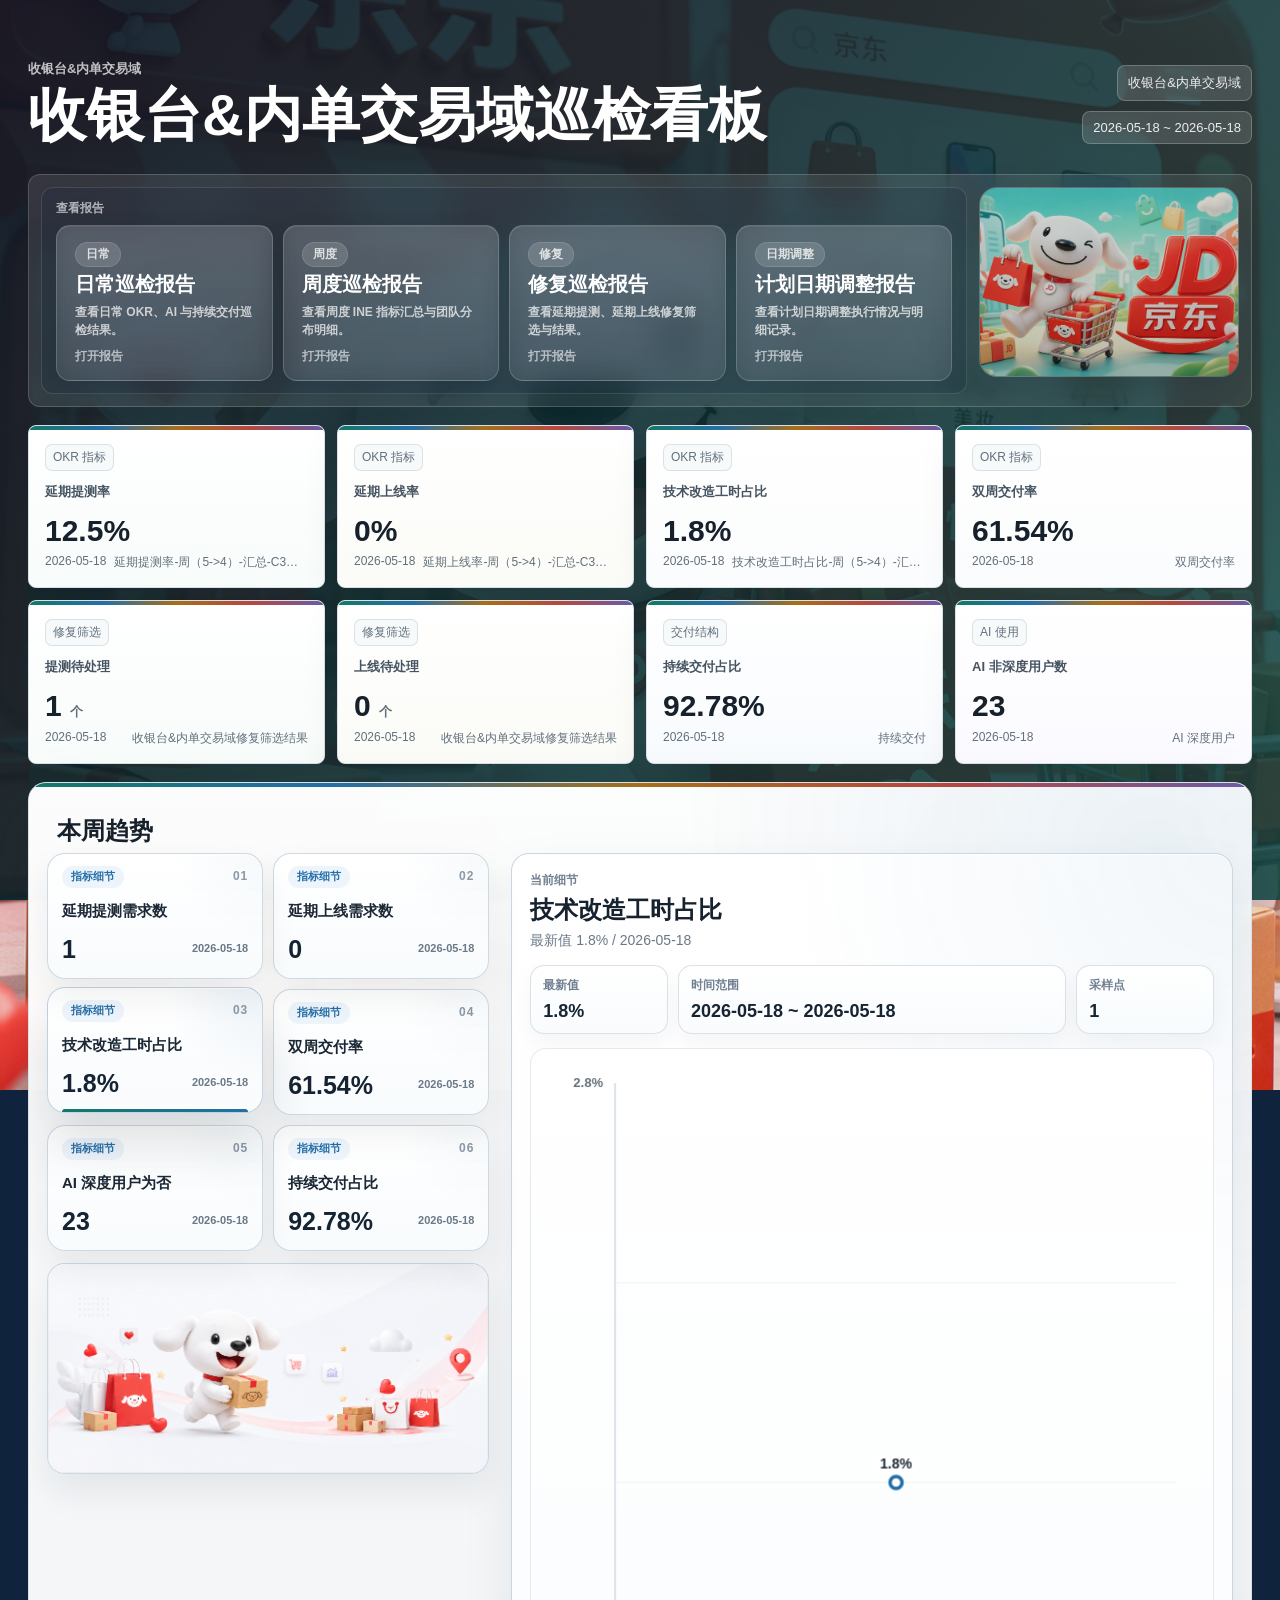
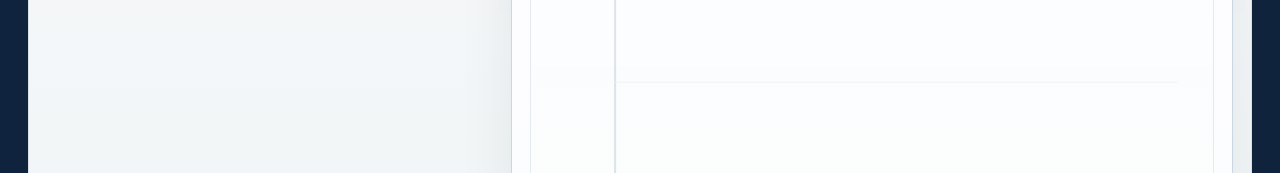
==== commit 19aea191: "更新报告" ====
--- a/index.html
+++ b/index.html
@@ -476,7 +476,7 @@
       </div>
       <div class="header-meta">
         <span>收银台&amp;内单交易域</span>
-        <span>2026-05-11 ~ 2026-05-15</span>
+        <span>2026-05-18 ~ 2026-05-18</span>
       </div>
     </header>
 
@@ -528,19 +528,19 @@
                 <span class="metric-caption">OKR 指标</span>
               </div>
               <div class="metric-label">延期提测率</div>
-              <div class="metric-value">0%</div>
+              <div class="metric-value">12.5%</div>
               <div class="metric-foot">
-                <span>2026-05-15</span>
+                <span>2026-05-18</span>
                 <span>延期提测率-周（5-&gt;4）-汇总-C3维度</span>
               </div>
               
               <div class="metric-preview">
                 <div class="metric-preview-label">巡检截图</div>
                 <img
-                  src="./prototype/static/assets/delay_test_rate.png?v=1778810355"
+                  src="./prototype/static/assets/delay_test_rate.png?v=1779070719"
                   alt="延期提测率巡检截图"
                   loading="lazy"
-                  data-preview-full="./prototype/static/assets/delay_test_rate.png?v=1778810355"
+                  data-preview-full="./prototype/static/assets/delay_test_rate.png?v=1779070719"
                   data-preview-title="延期提测率"
                 />
               </div>
@@ -554,17 +554,17 @@
               <div class="metric-label">延期上线率</div>
               <div class="metric-value">0%</div>
               <div class="metric-foot">
-                <span>2026-05-15</span>
+                <span>2026-05-18</span>
                 <span>延期上线率-周（5-&gt;4）-汇总-C3维度</span>
               </div>
               
               <div class="metric-preview">
                 <div class="metric-preview-label">巡检截图</div>
                 <img
-                  src="./prototype/static/assets/delay_online_rate.png?v=1778810403"
+                  src="./prototype/static/assets/delay_online_rate.png?v=1779070843"
                   alt="延期上线率巡检截图"
                   loading="lazy"
-                  data-preview-full="./prototype/static/assets/delay_online_rate.png?v=1778810403"
+                  data-preview-full="./prototype/static/assets/delay_online_rate.png?v=1779070843"
                   data-preview-title="延期上线率"
                 />
               </div>
@@ -576,19 +576,19 @@
                 <span class="metric-caption">OKR 指标</span>
               </div>
               <div class="metric-label">技术改造工时占比</div>
-              <div class="metric-value">0.85%</div>
+              <div class="metric-value">1.8%</div>
               <div class="metric-foot">
-                <span>2026-05-15</span>
+                <span>2026-05-18</span>
                 <span>技术改造工时占比-周（5-&gt;4）-汇总-C3维度</span>
               </div>
               
               <div class="metric-preview">
                 <div class="metric-preview-label">巡检截图</div>
                 <img
-                  src="./prototype/static/assets/technical_refactor_working_hours.png?v=1778810452"
+                  src="./prototype/static/assets/technical_refactor_working_hours.png?v=1779070890"
                   alt="技术改造工时占比巡检截图"
                   loading="lazy"
-                  data-preview-full="./prototype/static/assets/technical_refactor_working_hours.png?v=1778810452"
+                  data-preview-full="./prototype/static/assets/technical_refactor_working_hours.png?v=1779070890"
                   data-preview-title="技术改造工时占比"
                 />
               </div>
@@ -600,19 +600,19 @@
                 <span class="metric-caption">OKR 指标</span>
               </div>
               <div class="metric-label">双周交付率</div>
-              <div class="metric-value">50%</div>
+              <div class="metric-value">61.54%</div>
               <div class="metric-foot">
-                <span>2026-05-15</span>
+                <span>2026-05-18</span>
                 <span>双周交付率</span>
               </div>
               
               <div class="metric-preview">
                 <div class="metric-preview-label">巡检截图</div>
                 <img
-                  src="./prototype/static/assets/bi_weekly_delivery_rate.png?v=1778810529"
+                  src="./prototype/static/assets/bi_weekly_delivery_rate.png?v=1779070974"
                   alt="双周交付率巡检截图"
                   loading="lazy"
-                  data-preview-full="./prototype/static/assets/bi_weekly_delivery_rate.png?v=1778810529"
+                  data-preview-full="./prototype/static/assets/bi_weekly_delivery_rate.png?v=1779070974"
                   data-preview-title="双周交付率"
                 />
               </div>
@@ -624,9 +624,9 @@
                 <span class="metric-caption">修复筛选</span>
               </div>
               <div class="metric-label">提测待处理</div>
-              <div class="metric-value">0 <span class="muted">个</span></div>
+              <div class="metric-value">1 <span class="muted">个</span></div>
               <div class="metric-foot">
-                <span>2026-05-15</span>
+                <span>2026-05-18</span>
                 <span>收银台&amp;内单交易域修复筛选结果</span>
               </div>
               
@@ -639,7 +639,7 @@
               <div class="metric-label">上线待处理</div>
               <div class="metric-value">0 <span class="muted">个</span></div>
               <div class="metric-foot">
-                <span>2026-05-15</span>
+                <span>2026-05-18</span>
                 <span>收银台&amp;内单交易域修复筛选结果</span>
               </div>
               
@@ -650,9 +650,9 @@
                 <span class="metric-caption">交付结构</span>
               </div>
               <div class="metric-label">持续交付占比</div>
-              <div class="metric-value">92.54%</div>
+              <div class="metric-value">92.78%</div>
               <div class="metric-foot">
-                <span>2026-05-15</span>
+                <span>2026-05-18</span>
                 <span>持续交付</span>
               </div>
               
@@ -663,9 +663,9 @@
                 <span class="metric-caption">AI 使用</span>
               </div>
               <div class="metric-label">AI 非深度用户数</div>
-              <div class="metric-value">22</div>
+              <div class="metric-value">23</div>
               <div class="metric-foot">
-                <span>2026-05-15</span>
+                <span>2026-05-18</span>
                 <span>AI 深度用户</span>
               </div>
               
@@ -694,8 +694,8 @@
               </span>
               <strong class="public-trend-stack-title">延期提测需求数</strong>
               <span class="public-trend-stack-foot">
-                <span class="public-trend-stack-value">0</span>
-                <span class="public-trend-stack-meta">2026-05-15</span>
+                <span class="public-trend-stack-value">1</span>
+                <span class="public-trend-stack-meta">2026-05-18</span>
               </span>
             </button>
             
@@ -712,7 +712,7 @@
               <strong class="public-trend-stack-title">延期上线需求数</strong>
               <span class="public-trend-stack-foot">
                 <span class="public-trend-stack-value">0</span>
-                <span class="public-trend-stack-meta">2026-05-15</span>
+                <span class="public-trend-stack-meta">2026-05-18</span>
               </span>
             </button>
             
@@ -728,8 +728,8 @@
               </span>
               <strong class="public-trend-stack-title">技术改造工时占比</strong>
               <span class="public-trend-stack-foot">
-                <span class="public-trend-stack-value">0.85%</span>
-                <span class="public-trend-stack-meta">2026-05-15</span>
+                <span class="public-trend-stack-value">1.8%</span>
+                <span class="public-trend-stack-meta">2026-05-18</span>
               </span>
             </button>
             
@@ -745,8 +745,8 @@
               </span>
               <strong class="public-trend-stack-title">双周交付率</strong>
               <span class="public-trend-stack-foot">
-                <span class="public-trend-stack-value">50%</span>
-                <span class="public-trend-stack-meta">2026-05-15</span>
+                <span class="public-trend-stack-value">61.54%</span>
+                <span class="public-trend-stack-meta">2026-05-18</span>
               </span>
             </button>
             
@@ -762,8 +762,8 @@
               </span>
               <strong class="public-trend-stack-title">AI 深度用户为否</strong>
               <span class="public-trend-stack-foot">
-                <span class="public-trend-stack-value">22</span>
-                <span class="public-trend-stack-meta">2026-05-15</span>
+                <span class="public-trend-stack-value">23</span>
+                <span class="public-trend-stack-meta">2026-05-18</span>
               </span>
             </button>
             
@@ -779,8 +779,8 @@
               </span>
               <strong class="public-trend-stack-title">持续交付占比</strong>
               <span class="public-trend-stack-foot">
-                <span class="public-trend-stack-value">92.54%</span>
-                <span class="public-trend-stack-meta">2026-05-15</span>
+                <span class="public-trend-stack-value">92.78%</span>
+                <span class="public-trend-stack-meta">2026-05-18</span>
               </span>
             </button>
             
@@ -792,20 +792,20 @@
             <div class="public-trend-stage-copy">
               <div class="public-trend-stage-kicker">当前细节</div>
               <div class="public-trend-stage-title" id="publicTrendTitle">技术改造工时占比</div>
-              <div class="public-trend-stage-meta" id="publicTrendMeta">最新值 0.85% / 2026-05-15</div>
+              <div class="public-trend-stage-meta" id="publicTrendMeta">最新值 1.8% / 2026-05-18</div>
             </div>
             <div class="public-trend-stage-stats">
               <div class="public-trend-stage-stat">
                 <span>最新值</span>
-                <strong id="publicTrendLatest">0.85%</strong>
+                <strong id="publicTrendLatest">1.8%</strong>
               </div>
               <div class="public-trend-stage-stat">
                 <span>时间范围</span>
-                <strong id="publicTrendRange">2026-05-11 ~ 2026-05-15</strong>
+                <strong id="publicTrendRange">2026-05-18 ~ 2026-05-18</strong>
               </div>
               <div class="public-trend-stage-stat">
                 <span>采样点</span>
-                <strong id="publicTrendCount">5</strong>
+                <strong id="publicTrendCount">1</strong>
               </div>
             </div>
             <div class="public-trend-stage-canvas">
@@ -821,7 +821,7 @@
         <div class="panel-head compact">
           <div>
             <h2>AI 非深度用户</h2>
-            <p id="publicAiMeta">2026-05-15 · 共 22 人</p>
+            <p id="publicAiMeta">2026-05-18 · 共 23 人</p>
           </div>
         </div>
         <div class="public-ai-grid">
@@ -845,11 +845,6 @@
               <span class="ai-user-name">桂斌</span>
             </span>
             
-            <span class="ai-user-pill" title="兰春秋">
-              <span class="ai-user-avatar">兰</span>
-              <span class="ai-user-name">兰春秋</span>
-            </span>
-            
             <span class="ai-user-pill" title="李进锋">
               <span class="ai-user-avatar">李</span>
               <span class="ai-user-name">李进锋</span>
@@ -865,6 +860,16 @@
               <span class="ai-user-name">刘竟博(Seven)</span>
             </span>
             
+            <span class="ai-user-pill" title="刘卫强">
+              <span class="ai-user-avatar">刘</span>
+              <span class="ai-user-name">刘卫强</span>
+            </span>
+            
+            <span class="ai-user-pill" title="刘学">
+              <span class="ai-user-avatar">刘</span>
+              <span class="ai-user-name">刘学</span>
+            </span>
+            
             <span class="ai-user-pill" title="陆鑫(Max)">
               <span class="ai-user-avatar">陆</span>
               <span class="ai-user-name">陆鑫(Max)</span>
@@ -875,9 +880,9 @@
               <span class="ai-user-name">秦赞</span>
             </span>
             
-            <span class="ai-user-pill" title="王佳斌(Bin)">
-              <span class="ai-user-avatar">王</span>
-              <span class="ai-user-name">王佳斌(Bin)</span>
+            <span class="ai-user-pill" title="邱登辉">
+              <span class="ai-user-avatar">邱</span>
+              <span class="ai-user-name">邱登辉</span>
             </span>
             
             <span class="ai-user-pill" title="王诗赋">
@@ -900,11 +905,6 @@
               <span class="ai-user-name">谢传威</span>
             </span>
             
-            <span class="ai-user-pill" title="徐涛">
-              <span class="ai-user-avatar">徐</span>
-              <span class="ai-user-name">徐涛</span>
-            </span>
-            
             <span class="ai-user-pill" title="杨飞宇">
               <span class="ai-user-avatar">杨</span>
               <span class="ai-user-name">杨飞宇</span>
@@ -918,6 +918,11 @@
             <span class="ai-user-pill" title="张欣强">
               <span class="ai-user-avatar">张</span>
               <span class="ai-user-name">张欣强</span>
+            </span>
+            
+            <span class="ai-user-pill" title="赵波">
+              <span class="ai-user-avatar">赵</span>
+              <span class="ai-user-name">赵波</span>
             </span>
             
             <span class="ai-user-pill" title="赵梓博">
@@ -955,7 +960,7 @@
     </div>
   </main>
 
-  <script id="staticChartData" type="application/json">[{"id": "delay_test_rate:delayed_test_requirements", "key": "delayed_test_requirements", "title": "延期提测需求数", "unit": "count", "points": [{"date": "2026-05-11", "value": 0, "unit": "count", "source": "okr_trigger"}, {"date": "2026-05-12", "value": 0, "unit": "count", "source": "okr_trigger"}, {"date": "2026-05-13", "value": 1, "unit": "count", "source": "repair_history"}, {"date": "2026-05-14", "value": 0, "unit": "count", "source": "okr_trigger"}, {"date": "2026-05-15", "value": 0, "unit": "count", "source": "repair_history"}], "range": {"type": "current_week", "start": "2026-05-11", "end": "2026-05-17"}}, {"id": "delay_online_rate:delayed_online_requirements", "key": "delayed_online_requirements", "title": "延期上线需求数", "unit": "count", "points": [{"date": "2026-05-11", "value": 0, "unit": "count", "source": "okr_trigger"}, {"date": "2026-05-12", "value": 0, "unit": "count", "source": "okr_trigger"}, {"date": "2026-05-13", "value": 0, "unit": "count", "source": "repair_history"}, {"date": "2026-05-14", "value": 1, "unit": "count", "source": "repair_history"}, {"date": "2026-05-15", "value": 0, "unit": "count", "source": "repair_history"}], "range": {"type": "current_week", "start": "2026-05-11", "end": "2026-05-17"}}, {"id": "technical_refactor_working_hours:technical_refactor_working_hours_rate", "key": "technical_refactor_working_hours_rate", "title": "技术改造工时占比", "unit": "%", "points": [{"date": "2026-05-11", "value": 0.69, "unit": "%"}, {"date": "2026-05-12", "value": 0.64, "unit": "%"}, {"date": "2026-05-13", "value": 0.58, "unit": "%"}, {"date": "2026-05-14", "value": 0.55, "unit": "%"}, {"date": "2026-05-15", "value": 0.85, "unit": "%"}], "range": {"type": "current_week", "start": "2026-05-11", "end": "2026-05-17"}}, {"id": "bi_weekly_delivery_rate:biweekly_delivery_rate", "key": "biweekly_delivery_rate", "title": "双周交付率", "unit": "%", "points": [{"date": "2026-05-11", "value": 36.84, "unit": "%"}, {"date": "2026-05-12", "value": 46.43, "unit": "%"}, {"date": "2026-05-13", "value": 53.7, "unit": "%"}, {"date": "2026-05-14", "value": 50.0, "unit": "%"}, {"date": "2026-05-15", "value": 50.0, "unit": "%"}], "range": {"type": "current_week", "start": "2026-05-11", "end": "2026-05-17"}}, {"id": "ai_inspection:ai_non_deep_users", "key": "ai_non_deep_users", "title": "AI 深度用户为否", "unit": "count", "points": [{"date": "2026-05-11", "value": 27, "unit": "count"}, {"date": "2026-05-12", "value": 0, "unit": "count"}, {"date": "2026-05-13", "value": 21, "unit": "count"}, {"date": "2026-05-14", "value": 23, "unit": "count"}, {"date": "2026-05-15", "value": 22, "unit": "count"}], "range": {"type": "current_week", "start": "2026-05-11", "end": "2026-05-17"}}, {"id": "continuous_delivery:continuous_delivery_team_space_online_requirement_rate", "key": "continuous_delivery_team_space_online_requirement_rate", "title": "持续交付占比", "unit": "%", "points": [{"date": "2026-05-11", "value": 82.35, "unit": "%"}, {"date": "2026-05-12", "value": 85.71, "unit": "%"}, {"date": "2026-05-13", "value": 86.21, "unit": "%"}, {"date": "2026-05-14", "value": 91.23, "unit": "%"}, {"date": "2026-05-15", "value": 92.54, "unit": "%"}], "range": {"type": "current_week", "start": "2026-05-11", "end": "2026-05-17"}}]</script>
+  <script id="staticChartData" type="application/json">[{"id": "delay_test_rate:delayed_test_requirements", "key": "delayed_test_requirements", "title": "延期提测需求数", "unit": "count", "points": [{"date": "2026-05-18", "value": 1, "unit": "count", "source": "repair_history"}], "range": {"type": "current_week", "start": "2026-05-18", "end": "2026-05-24"}}, {"id": "delay_online_rate:delayed_online_requirements", "key": "delayed_online_requirements", "title": "延期上线需求数", "unit": "count", "points": [{"date": "2026-05-18", "value": 0, "unit": "count", "source": "repair_history"}], "range": {"type": "current_week", "start": "2026-05-18", "end": "2026-05-24"}}, {"id": "technical_refactor_working_hours:technical_refactor_working_hours_rate", "key": "technical_refactor_working_hours_rate", "title": "技术改造工时占比", "unit": "%", "points": [{"date": "2026-05-18", "value": 1.8, "unit": "%"}], "range": {"type": "current_week", "start": "2026-05-18", "end": "2026-05-24"}}, {"id": "bi_weekly_delivery_rate:biweekly_delivery_rate", "key": "biweekly_delivery_rate", "title": "双周交付率", "unit": "%", "points": [{"date": "2026-05-18", "value": 61.54, "unit": "%"}], "range": {"type": "current_week", "start": "2026-05-18", "end": "2026-05-24"}}, {"id": "ai_inspection:ai_non_deep_users", "key": "ai_non_deep_users", "title": "AI 深度用户为否", "unit": "count", "points": [{"date": "2026-05-18", "value": 23, "unit": "count"}], "range": {"type": "current_week", "start": "2026-05-18", "end": "2026-05-24"}}, {"id": "continuous_delivery:continuous_delivery_team_space_online_requirement_rate", "key": "continuous_delivery_team_space_online_requirement_rate", "title": "持续交付占比", "unit": "%", "points": [{"date": "2026-05-18", "value": 92.78, "unit": "%"}], "range": {"type": "current_week", "start": "2026-05-18", "end": "2026-05-24"}}]</script>
   <script>
     (() => {
       const fmt = (value, unit = "") => {
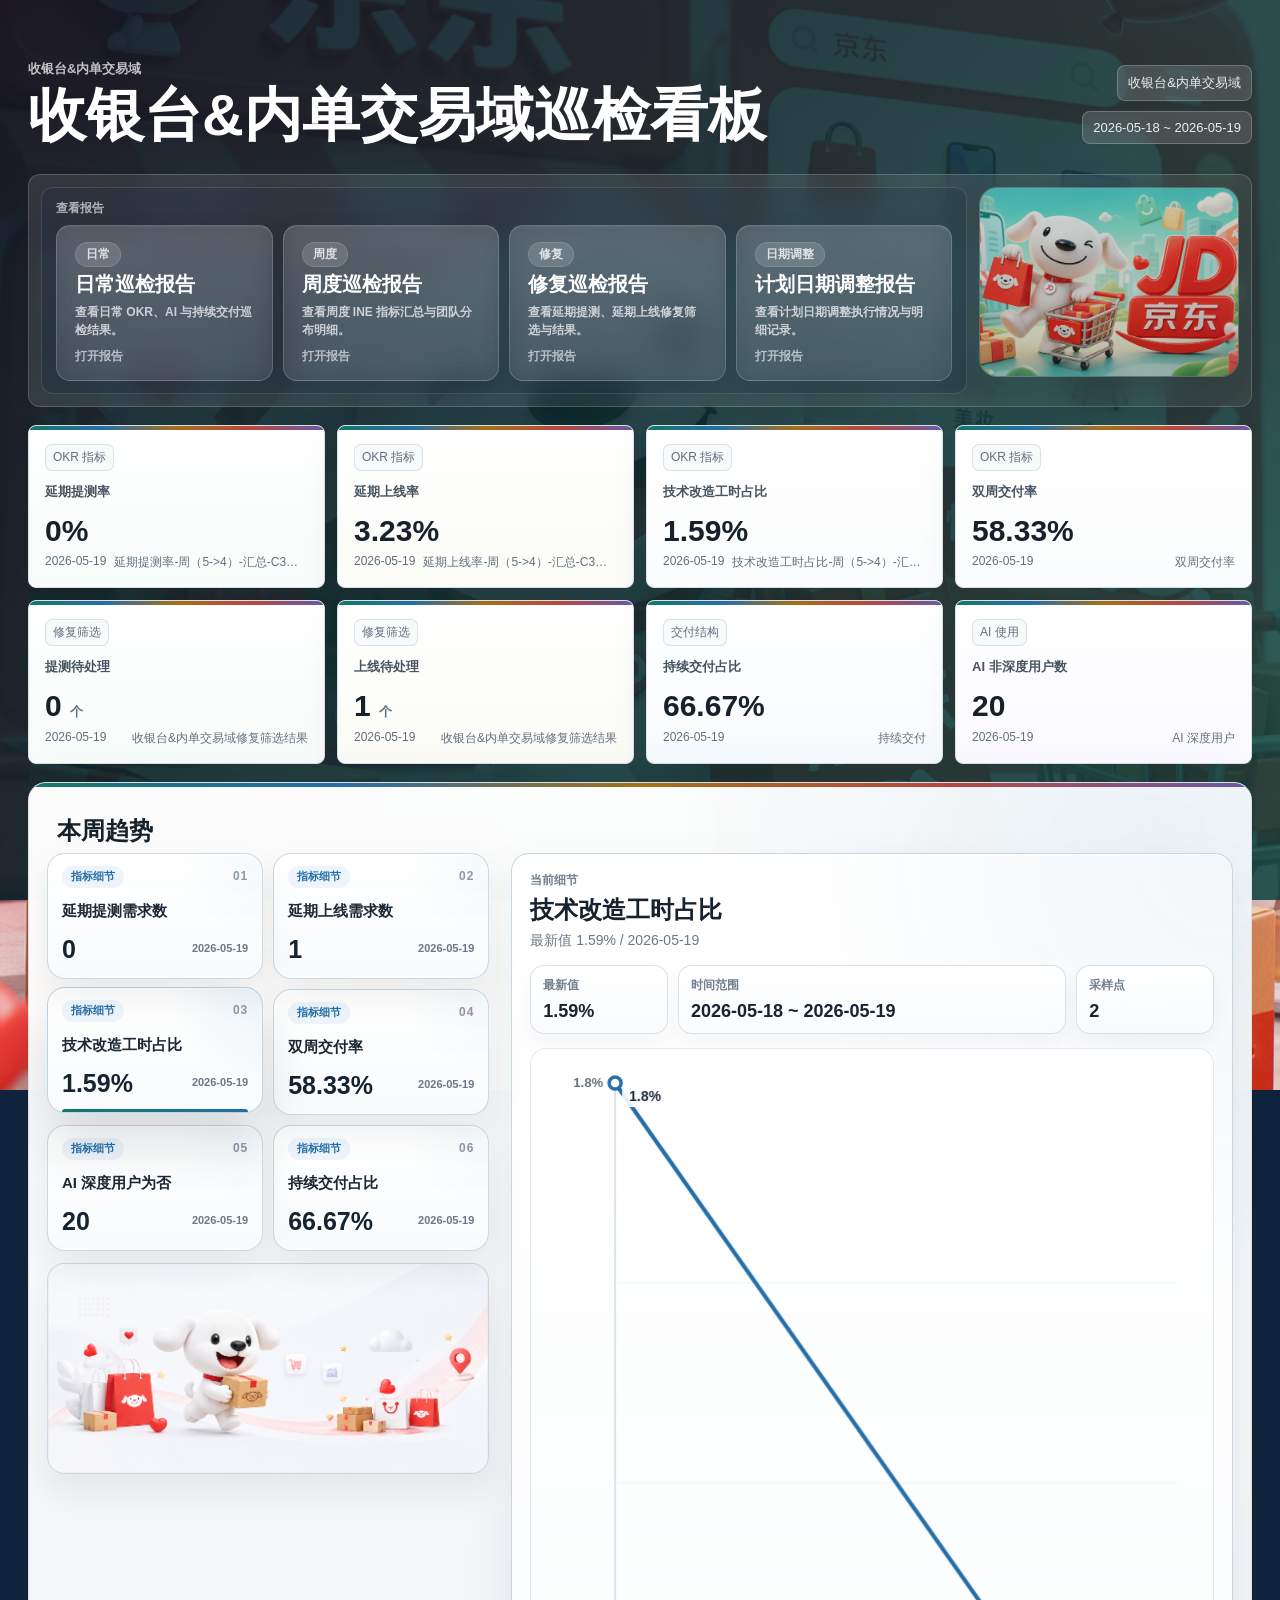
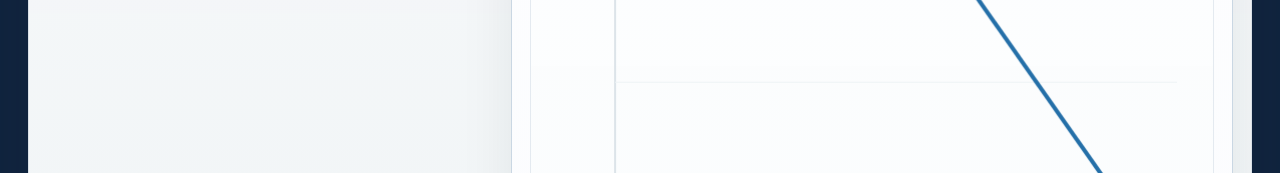
==== commit bc7ba6b3: "5.19巡检" ====
--- a/index.html
+++ b/index.html
@@ -476,7 +476,7 @@
       </div>
       <div class="header-meta">
         <span>收银台&amp;内单交易域</span>
-        <span>2026-05-18 ~ 2026-05-18</span>
+        <span>2026-05-18 ~ 2026-05-19</span>
       </div>
     </header>
 
@@ -528,19 +528,19 @@
                 <span class="metric-caption">OKR 指标</span>
               </div>
               <div class="metric-label">延期提测率</div>
-              <div class="metric-value">12.5%</div>
+              <div class="metric-value">0%</div>
               <div class="metric-foot">
-                <span>2026-05-18</span>
+                <span>2026-05-19</span>
                 <span>延期提测率-周（5-&gt;4）-汇总-C3维度</span>
               </div>
               
               <div class="metric-preview">
                 <div class="metric-preview-label">巡检截图</div>
                 <img
-                  src="./prototype/static/assets/delay_test_rate.png?v=1779070719"
+                  src="./prototype/static/assets/delay_test_rate.png?v=1779160189"
                   alt="延期提测率巡检截图"
                   loading="lazy"
-                  data-preview-full="./prototype/static/assets/delay_test_rate.png?v=1779070719"
+                  data-preview-full="./prototype/static/assets/delay_test_rate.png?v=1779160189"
                   data-preview-title="延期提测率"
                 />
               </div>
@@ -552,19 +552,19 @@
                 <span class="metric-caption">OKR 指标</span>
               </div>
               <div class="metric-label">延期上线率</div>
-              <div class="metric-value">0%</div>
+              <div class="metric-value">3.23%</div>
               <div class="metric-foot">
-                <span>2026-05-18</span>
+                <span>2026-05-19</span>
                 <span>延期上线率-周（5-&gt;4）-汇总-C3维度</span>
               </div>
               
               <div class="metric-preview">
                 <div class="metric-preview-label">巡检截图</div>
                 <img
-                  src="./prototype/static/assets/delay_online_rate.png?v=1779070843"
+                  src="./prototype/static/assets/delay_online_rate.png?v=1779160311"
                   alt="延期上线率巡检截图"
                   loading="lazy"
-                  data-preview-full="./prototype/static/assets/delay_online_rate.png?v=1779070843"
+                  data-preview-full="./prototype/static/assets/delay_online_rate.png?v=1779160311"
                   data-preview-title="延期上线率"
                 />
               </div>
@@ -576,19 +576,19 @@
                 <span class="metric-caption">OKR 指标</span>
               </div>
               <div class="metric-label">技术改造工时占比</div>
-              <div class="metric-value">1.8%</div>
+              <div class="metric-value">1.59%</div>
               <div class="metric-foot">
-                <span>2026-05-18</span>
+                <span>2026-05-19</span>
                 <span>技术改造工时占比-周（5-&gt;4）-汇总-C3维度</span>
               </div>
               
               <div class="metric-preview">
                 <div class="metric-preview-label">巡检截图</div>
                 <img
-                  src="./prototype/static/assets/technical_refactor_working_hours.png?v=1779070890"
+                  src="./prototype/static/assets/technical_refactor_working_hours.png?v=1779160359"
                   alt="技术改造工时占比巡检截图"
                   loading="lazy"
-                  data-preview-full="./prototype/static/assets/technical_refactor_working_hours.png?v=1779070890"
+                  data-preview-full="./prototype/static/assets/technical_refactor_working_hours.png?v=1779160359"
                   data-preview-title="技术改造工时占比"
                 />
               </div>
@@ -600,19 +600,19 @@
                 <span class="metric-caption">OKR 指标</span>
               </div>
               <div class="metric-label">双周交付率</div>
-              <div class="metric-value">61.54%</div>
+              <div class="metric-value">58.33%</div>
               <div class="metric-foot">
-                <span>2026-05-18</span>
+                <span>2026-05-19</span>
                 <span>双周交付率</span>
               </div>
               
               <div class="metric-preview">
                 <div class="metric-preview-label">巡检截图</div>
                 <img
-                  src="./prototype/static/assets/bi_weekly_delivery_rate.png?v=1779070974"
+                  src="./prototype/static/assets/bi_weekly_delivery_rate.png?v=1779160438"
                   alt="双周交付率巡检截图"
                   loading="lazy"
-                  data-preview-full="./prototype/static/assets/bi_weekly_delivery_rate.png?v=1779070974"
+                  data-preview-full="./prototype/static/assets/bi_weekly_delivery_rate.png?v=1779160438"
                   data-preview-title="双周交付率"
                 />
               </div>
@@ -624,9 +624,9 @@
                 <span class="metric-caption">修复筛选</span>
               </div>
               <div class="metric-label">提测待处理</div>
-              <div class="metric-value">1 <span class="muted">个</span></div>
+              <div class="metric-value">0 <span class="muted">个</span></div>
               <div class="metric-foot">
-                <span>2026-05-18</span>
+                <span>2026-05-19</span>
                 <span>收银台&amp;内单交易域修复筛选结果</span>
               </div>
               
@@ -637,9 +637,9 @@
                 <span class="metric-caption">修复筛选</span>
               </div>
               <div class="metric-label">上线待处理</div>
-              <div class="metric-value">0 <span class="muted">个</span></div>
+              <div class="metric-value">1 <span class="muted">个</span></div>
               <div class="metric-foot">
-                <span>2026-05-18</span>
+                <span>2026-05-19</span>
                 <span>收银台&amp;内单交易域修复筛选结果</span>
               </div>
               
@@ -650,9 +650,9 @@
                 <span class="metric-caption">交付结构</span>
               </div>
               <div class="metric-label">持续交付占比</div>
-              <div class="metric-value">92.78%</div>
+              <div class="metric-value">66.67%</div>
               <div class="metric-foot">
-                <span>2026-05-18</span>
+                <span>2026-05-19</span>
                 <span>持续交付</span>
               </div>
               
@@ -663,9 +663,9 @@
                 <span class="metric-caption">AI 使用</span>
               </div>
               <div class="metric-label">AI 非深度用户数</div>
-              <div class="metric-value">23</div>
+              <div class="metric-value">20</div>
               <div class="metric-foot">
-                <span>2026-05-18</span>
+                <span>2026-05-19</span>
                 <span>AI 深度用户</span>
               </div>
               
@@ -694,8 +694,8 @@
               </span>
               <strong class="public-trend-stack-title">延期提测需求数</strong>
               <span class="public-trend-stack-foot">
-                <span class="public-trend-stack-value">1</span>
-                <span class="public-trend-stack-meta">2026-05-18</span>
+                <span class="public-trend-stack-value">0</span>
+                <span class="public-trend-stack-meta">2026-05-19</span>
               </span>
             </button>
             
@@ -711,8 +711,8 @@
               </span>
               <strong class="public-trend-stack-title">延期上线需求数</strong>
               <span class="public-trend-stack-foot">
-                <span class="public-trend-stack-value">0</span>
-                <span class="public-trend-stack-meta">2026-05-18</span>
+                <span class="public-trend-stack-value">1</span>
+                <span class="public-trend-stack-meta">2026-05-19</span>
               </span>
             </button>
             
@@ -728,8 +728,8 @@
               </span>
               <strong class="public-trend-stack-title">技术改造工时占比</strong>
               <span class="public-trend-stack-foot">
-                <span class="public-trend-stack-value">1.8%</span>
-                <span class="public-trend-stack-meta">2026-05-18</span>
+                <span class="public-trend-stack-value">1.59%</span>
+                <span class="public-trend-stack-meta">2026-05-19</span>
               </span>
             </button>
             
@@ -745,8 +745,8 @@
               </span>
               <strong class="public-trend-stack-title">双周交付率</strong>
               <span class="public-trend-stack-foot">
-                <span class="public-trend-stack-value">61.54%</span>
-                <span class="public-trend-stack-meta">2026-05-18</span>
+                <span class="public-trend-stack-value">58.33%</span>
+                <span class="public-trend-stack-meta">2026-05-19</span>
               </span>
             </button>
             
@@ -762,8 +762,8 @@
               </span>
               <strong class="public-trend-stack-title">AI 深度用户为否</strong>
               <span class="public-trend-stack-foot">
-                <span class="public-trend-stack-value">23</span>
-                <span class="public-trend-stack-meta">2026-05-18</span>
+                <span class="public-trend-stack-value">20</span>
+                <span class="public-trend-stack-meta">2026-05-19</span>
               </span>
             </button>
             
@@ -779,8 +779,8 @@
               </span>
               <strong class="public-trend-stack-title">持续交付占比</strong>
               <span class="public-trend-stack-foot">
-                <span class="public-trend-stack-value">92.78%</span>
-                <span class="public-trend-stack-meta">2026-05-18</span>
+                <span class="public-trend-stack-value">66.67%</span>
+                <span class="public-trend-stack-meta">2026-05-19</span>
               </span>
             </button>
             
@@ -792,20 +792,20 @@
             <div class="public-trend-stage-copy">
               <div class="public-trend-stage-kicker">当前细节</div>
               <div class="public-trend-stage-title" id="publicTrendTitle">技术改造工时占比</div>
-              <div class="public-trend-stage-meta" id="publicTrendMeta">最新值 1.8% / 2026-05-18</div>
+              <div class="public-trend-stage-meta" id="publicTrendMeta">最新值 1.59% / 2026-05-19</div>
             </div>
             <div class="public-trend-stage-stats">
               <div class="public-trend-stage-stat">
                 <span>最新值</span>
-                <strong id="publicTrendLatest">1.8%</strong>
+                <strong id="publicTrendLatest">1.59%</strong>
               </div>
               <div class="public-trend-stage-stat">
                 <span>时间范围</span>
-                <strong id="publicTrendRange">2026-05-18 ~ 2026-05-18</strong>
+                <strong id="publicTrendRange">2026-05-18 ~ 2026-05-19</strong>
               </div>
               <div class="public-trend-stage-stat">
                 <span>采样点</span>
-                <strong id="publicTrendCount">1</strong>
+                <strong id="publicTrendCount">2</strong>
               </div>
             </div>
             <div class="public-trend-stage-canvas">
@@ -821,15 +821,10 @@
         <div class="panel-head compact">
           <div>
             <h2>AI 非深度用户</h2>
-            <p id="publicAiMeta">2026-05-18 · 共 23 人</p>
+            <p id="publicAiMeta">2026-05-19 · 共 20 人</p>
           </div>
         </div>
         <div class="public-ai-grid">
-            <span class="ai-user-pill" title="蔡永乐">
-              <span class="ai-user-avatar">蔡</span>
-              <span class="ai-user-name">蔡永乐</span>
-            </span>
-            
             <span class="ai-user-pill" title="常姜洲">
               <span class="ai-user-avatar">常</span>
               <span class="ai-user-name">常姜洲</span>
@@ -845,6 +840,11 @@
               <span class="ai-user-name">桂斌</span>
             </span>
             
+            <span class="ai-user-pill" title="兰春秋">
+              <span class="ai-user-avatar">兰</span>
+              <span class="ai-user-name">兰春秋</span>
+            </span>
+            
             <span class="ai-user-pill" title="李进锋">
               <span class="ai-user-avatar">李</span>
               <span class="ai-user-name">李进锋</span>
@@ -860,16 +860,6 @@
               <span class="ai-user-name">刘竟博(Seven)</span>
             </span>
             
-            <span class="ai-user-pill" title="刘卫强">
-              <span class="ai-user-avatar">刘</span>
-              <span class="ai-user-name">刘卫强</span>
-            </span>
-            
-            <span class="ai-user-pill" title="刘学">
-              <span class="ai-user-avatar">刘</span>
-              <span class="ai-user-name">刘学</span>
-            </span>
-            
             <span class="ai-user-pill" title="陆鑫(Max)">
               <span class="ai-user-avatar">陆</span>
               <span class="ai-user-name">陆鑫(Max)</span>
@@ -905,19 +895,14 @@
               <span class="ai-user-name">谢传威</span>
             </span>
             
-            <span class="ai-user-pill" title="杨飞宇">
-              <span class="ai-user-avatar">杨</span>
-              <span class="ai-user-name">杨飞宇</span>
+            <span class="ai-user-pill" title="徐涛">
+              <span class="ai-user-avatar">徐</span>
+              <span class="ai-user-name">徐涛</span>
             </span>
             
             <span class="ai-user-pill" title="张鑫">
               <span class="ai-user-avatar">张</span>
               <span class="ai-user-name">张鑫</span>
-            </span>
-            
-            <span class="ai-user-pill" title="张欣强">
-              <span class="ai-user-avatar">张</span>
-              <span class="ai-user-name">张欣强</span>
             </span>
             
             <span class="ai-user-pill" title="赵波">
@@ -960,7 +945,7 @@
     </div>
   </main>
 
-  <script id="staticChartData" type="application/json">[{"id": "delay_test_rate:delayed_test_requirements", "key": "delayed_test_requirements", "title": "延期提测需求数", "unit": "count", "points": [{"date": "2026-05-18", "value": 1, "unit": "count", "source": "repair_history"}], "range": {"type": "current_week", "start": "2026-05-18", "end": "2026-05-24"}}, {"id": "delay_online_rate:delayed_online_requirements", "key": "delayed_online_requirements", "title": "延期上线需求数", "unit": "count", "points": [{"date": "2026-05-18", "value": 0, "unit": "count", "source": "repair_history"}], "range": {"type": "current_week", "start": "2026-05-18", "end": "2026-05-24"}}, {"id": "technical_refactor_working_hours:technical_refactor_working_hours_rate", "key": "technical_refactor_working_hours_rate", "title": "技术改造工时占比", "unit": "%", "points": [{"date": "2026-05-18", "value": 1.8, "unit": "%"}], "range": {"type": "current_week", "start": "2026-05-18", "end": "2026-05-24"}}, {"id": "bi_weekly_delivery_rate:biweekly_delivery_rate", "key": "biweekly_delivery_rate", "title": "双周交付率", "unit": "%", "points": [{"date": "2026-05-18", "value": 61.54, "unit": "%"}], "range": {"type": "current_week", "start": "2026-05-18", "end": "2026-05-24"}}, {"id": "ai_inspection:ai_non_deep_users", "key": "ai_non_deep_users", "title": "AI 深度用户为否", "unit": "count", "points": [{"date": "2026-05-18", "value": 23, "unit": "count"}], "range": {"type": "current_week", "start": "2026-05-18", "end": "2026-05-24"}}, {"id": "continuous_delivery:continuous_delivery_team_space_online_requirement_rate", "key": "continuous_delivery_team_space_online_requirement_rate", "title": "持续交付占比", "unit": "%", "points": [{"date": "2026-05-18", "value": 92.78, "unit": "%"}], "range": {"type": "current_week", "start": "2026-05-18", "end": "2026-05-24"}}]</script>
+  <script id="staticChartData" type="application/json">[{"id": "delay_test_rate:delayed_test_requirements", "key": "delayed_test_requirements", "title": "延期提测需求数", "unit": "count", "points": [{"date": "2026-05-18", "value": 1, "unit": "count", "source": "repair_history"}, {"date": "2026-05-19", "value": 0, "unit": "count", "source": "repair_history"}], "range": {"type": "current_week", "start": "2026-05-18", "end": "2026-05-24"}}, {"id": "delay_online_rate:delayed_online_requirements", "key": "delayed_online_requirements", "title": "延期上线需求数", "unit": "count", "points": [{"date": "2026-05-18", "value": 0, "unit": "count", "source": "okr_trigger"}, {"date": "2026-05-19", "value": 1, "unit": "count", "source": "repair_history"}], "range": {"type": "current_week", "start": "2026-05-18", "end": "2026-05-24"}}, {"id": "technical_refactor_working_hours:technical_refactor_working_hours_rate", "key": "technical_refactor_working_hours_rate", "title": "技术改造工时占比", "unit": "%", "points": [{"date": "2026-05-18", "value": 1.8, "unit": "%"}, {"date": "2026-05-19", "value": 1.59, "unit": "%"}], "range": {"type": "current_week", "start": "2026-05-18", "end": "2026-05-24"}}, {"id": "bi_weekly_delivery_rate:biweekly_delivery_rate", "key": "biweekly_delivery_rate", "title": "双周交付率", "unit": "%", "points": [{"date": "2026-05-18", "value": 61.54, "unit": "%"}, {"date": "2026-05-19", "value": 58.33, "unit": "%"}], "range": {"type": "current_week", "start": "2026-05-18", "end": "2026-05-24"}}, {"id": "ai_inspection:ai_non_deep_users", "key": "ai_non_deep_users", "title": "AI 深度用户为否", "unit": "count", "points": [{"date": "2026-05-18", "value": 23, "unit": "count"}, {"date": "2026-05-19", "value": 20, "unit": "count"}], "range": {"type": "current_week", "start": "2026-05-18", "end": "2026-05-24"}}, {"id": "continuous_delivery:continuous_delivery_team_space_online_requirement_rate", "key": "continuous_delivery_team_space_online_requirement_rate", "title": "持续交付占比", "unit": "%", "points": [{"date": "2026-05-18", "value": 92.78, "unit": "%"}, {"date": "2026-05-19", "value": 66.67, "unit": "%"}], "range": {"type": "current_week", "start": "2026-05-18", "end": "2026-05-24"}}]</script>
   <script>
     (() => {
       const fmt = (value, unit = "") => {
